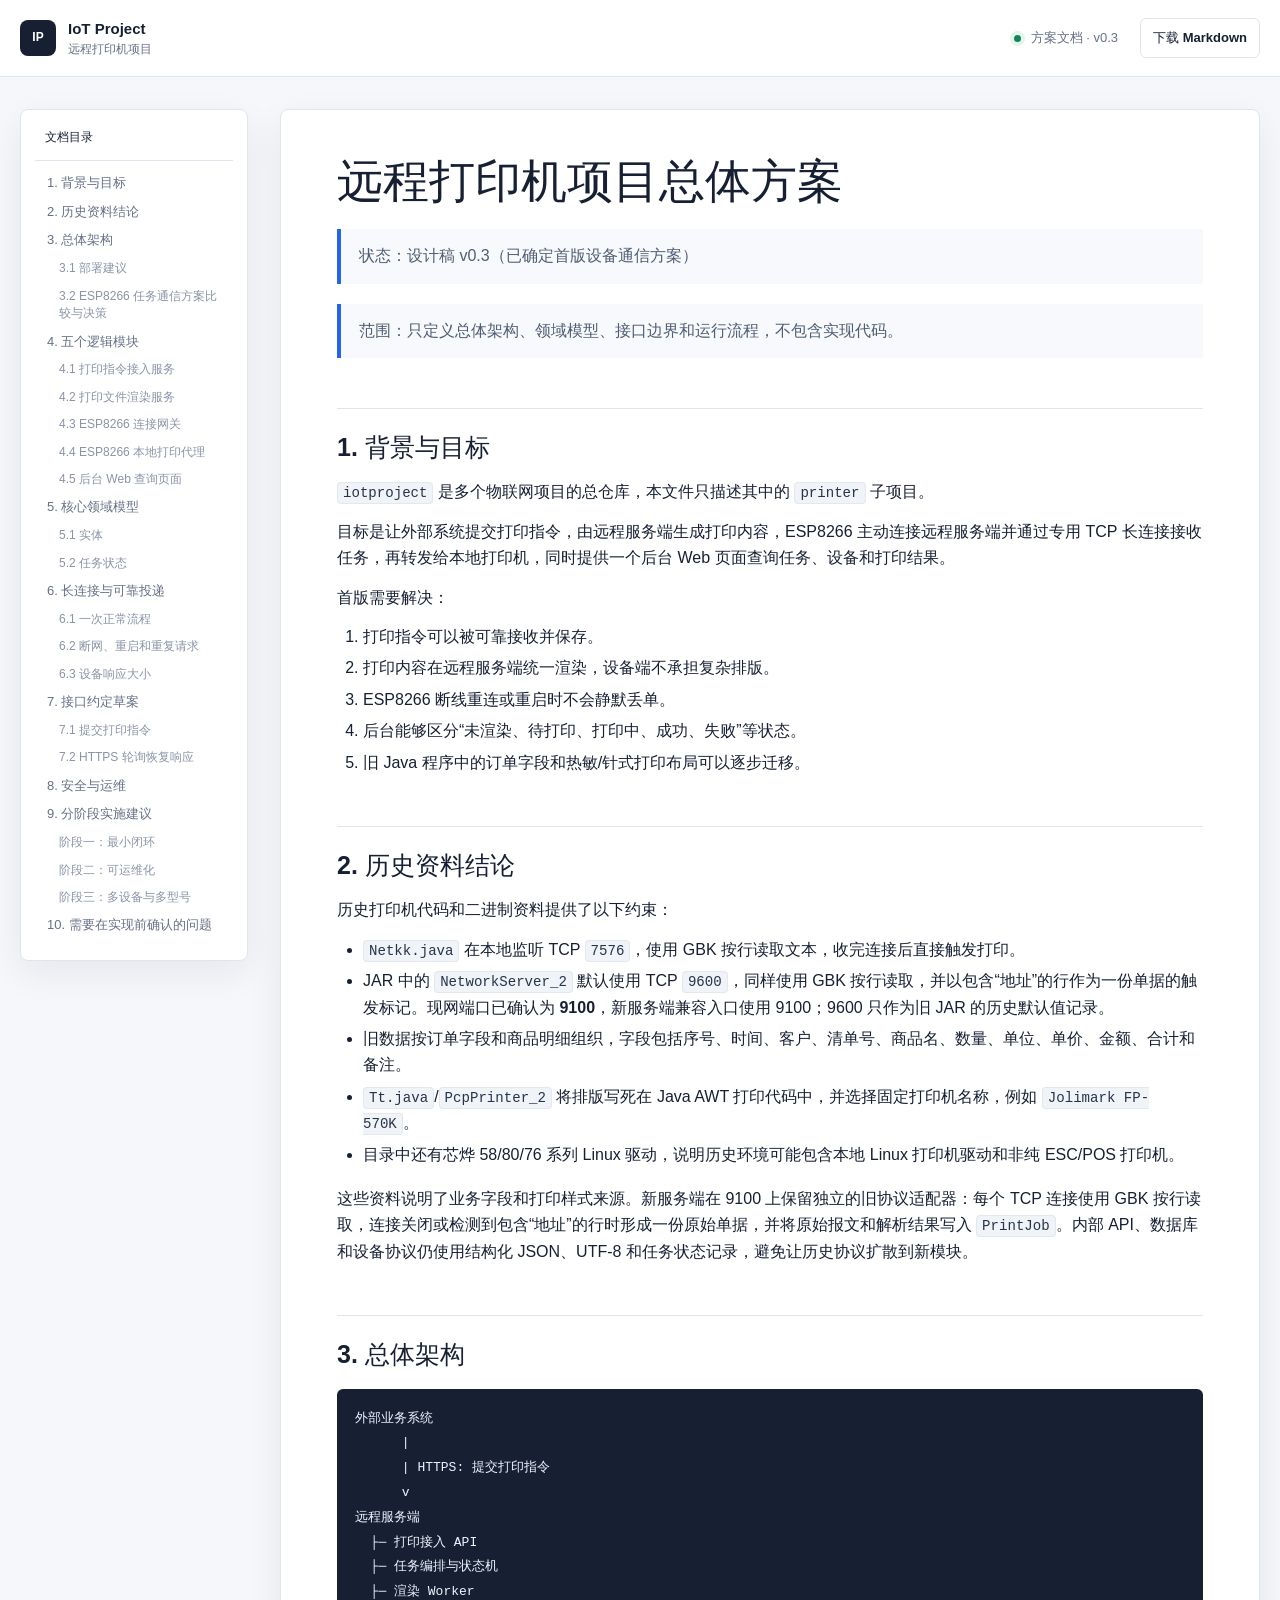
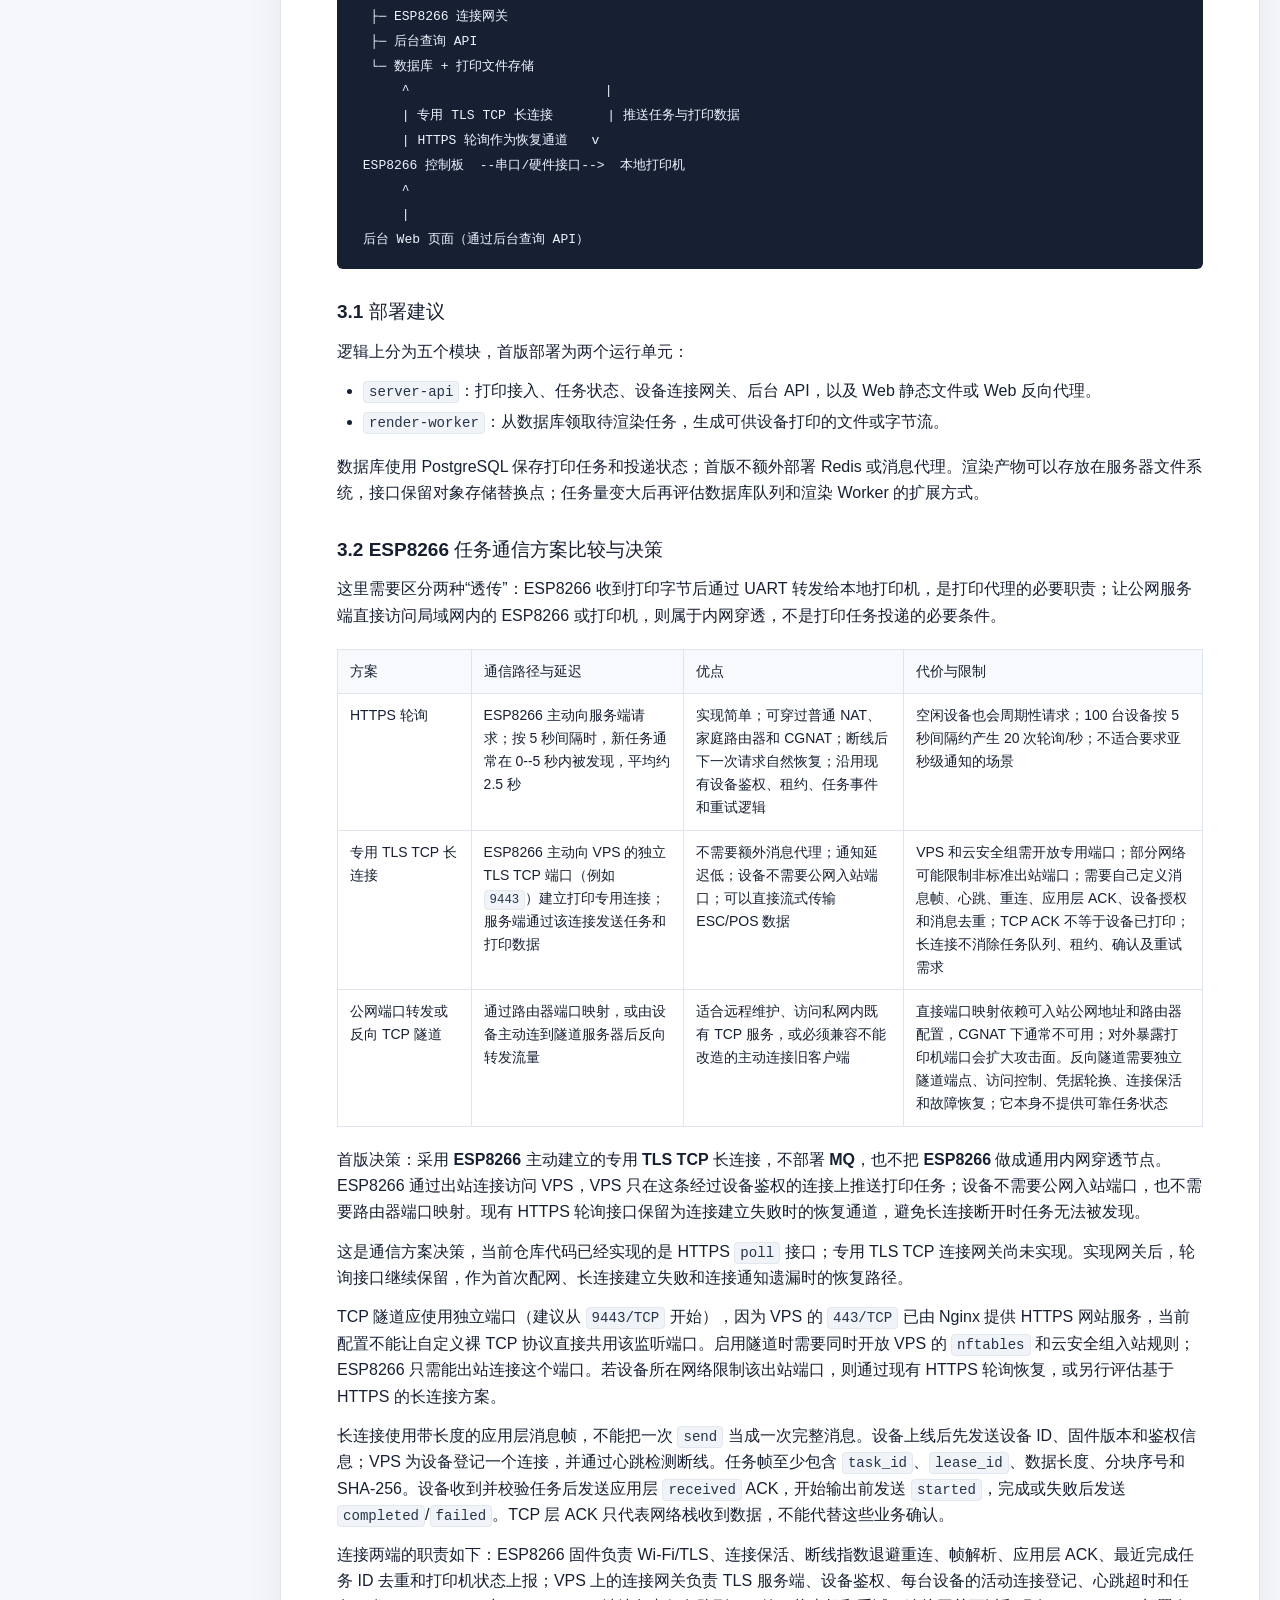
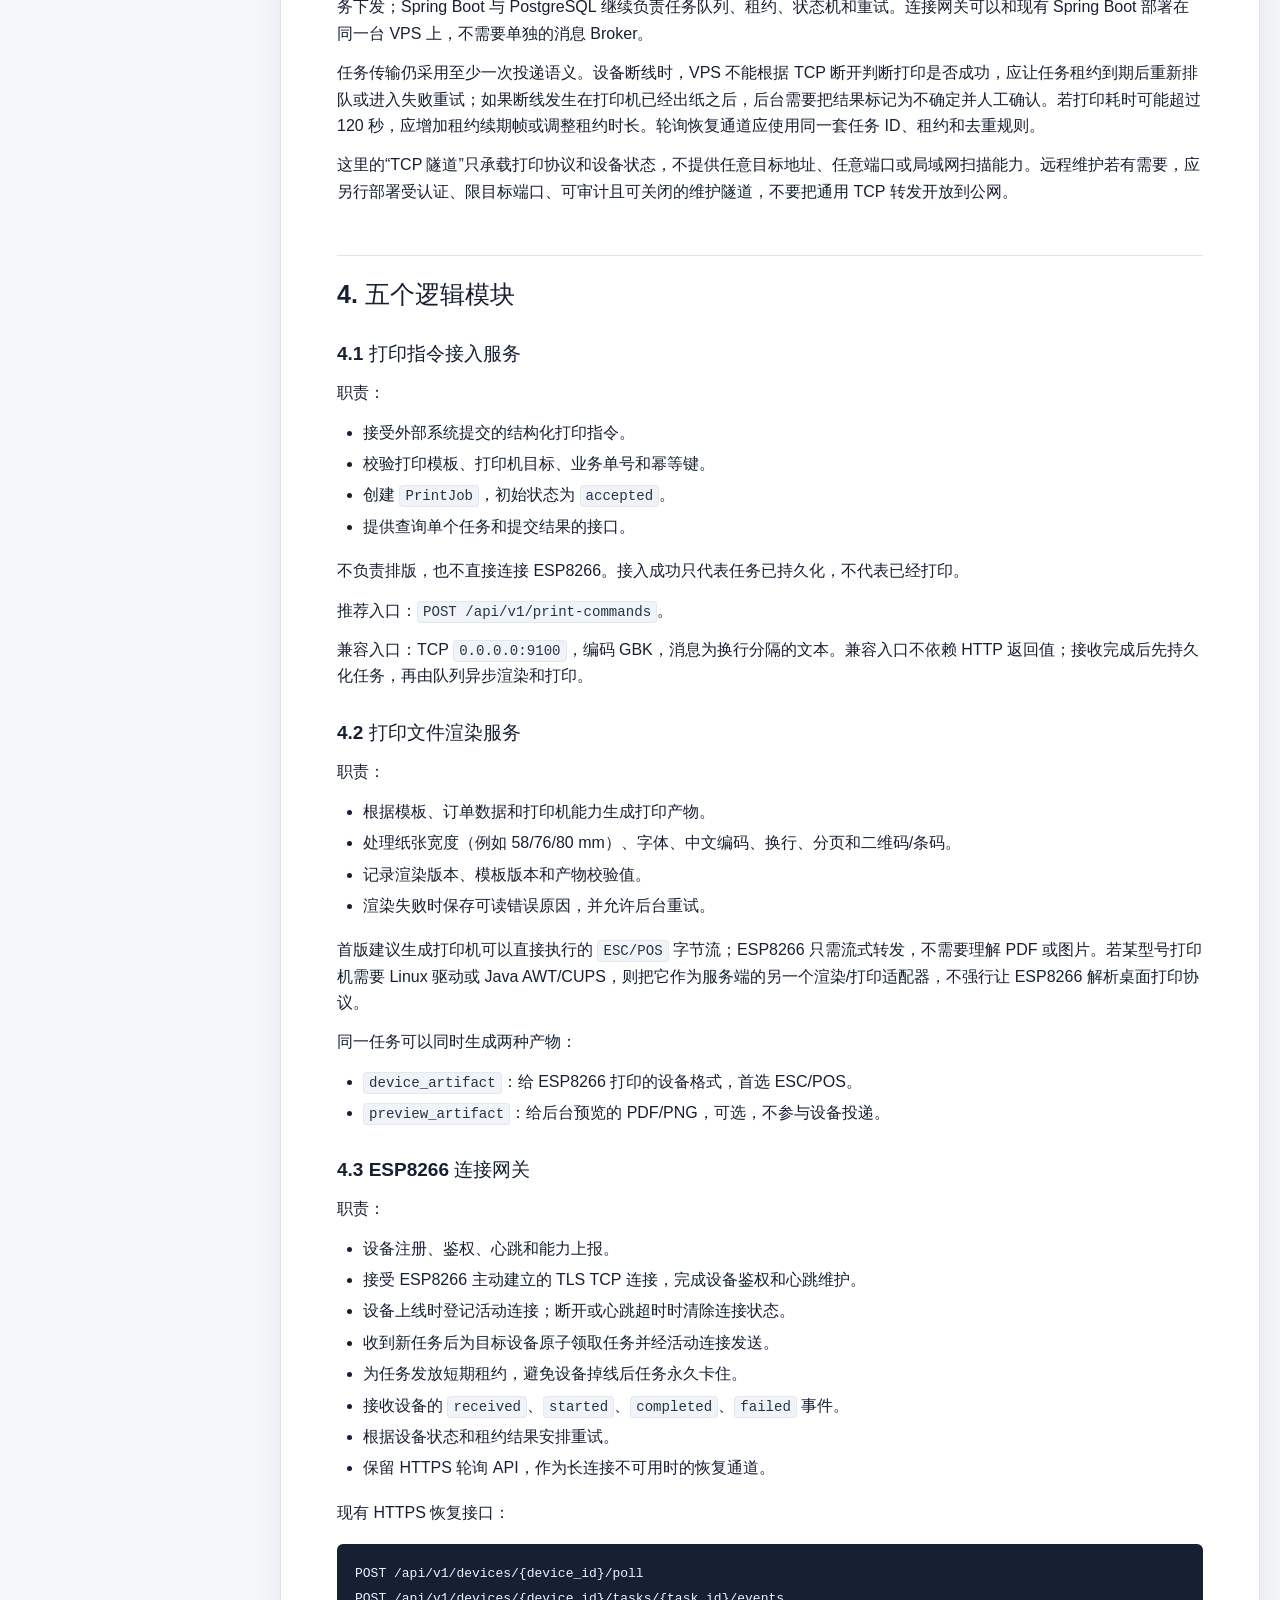
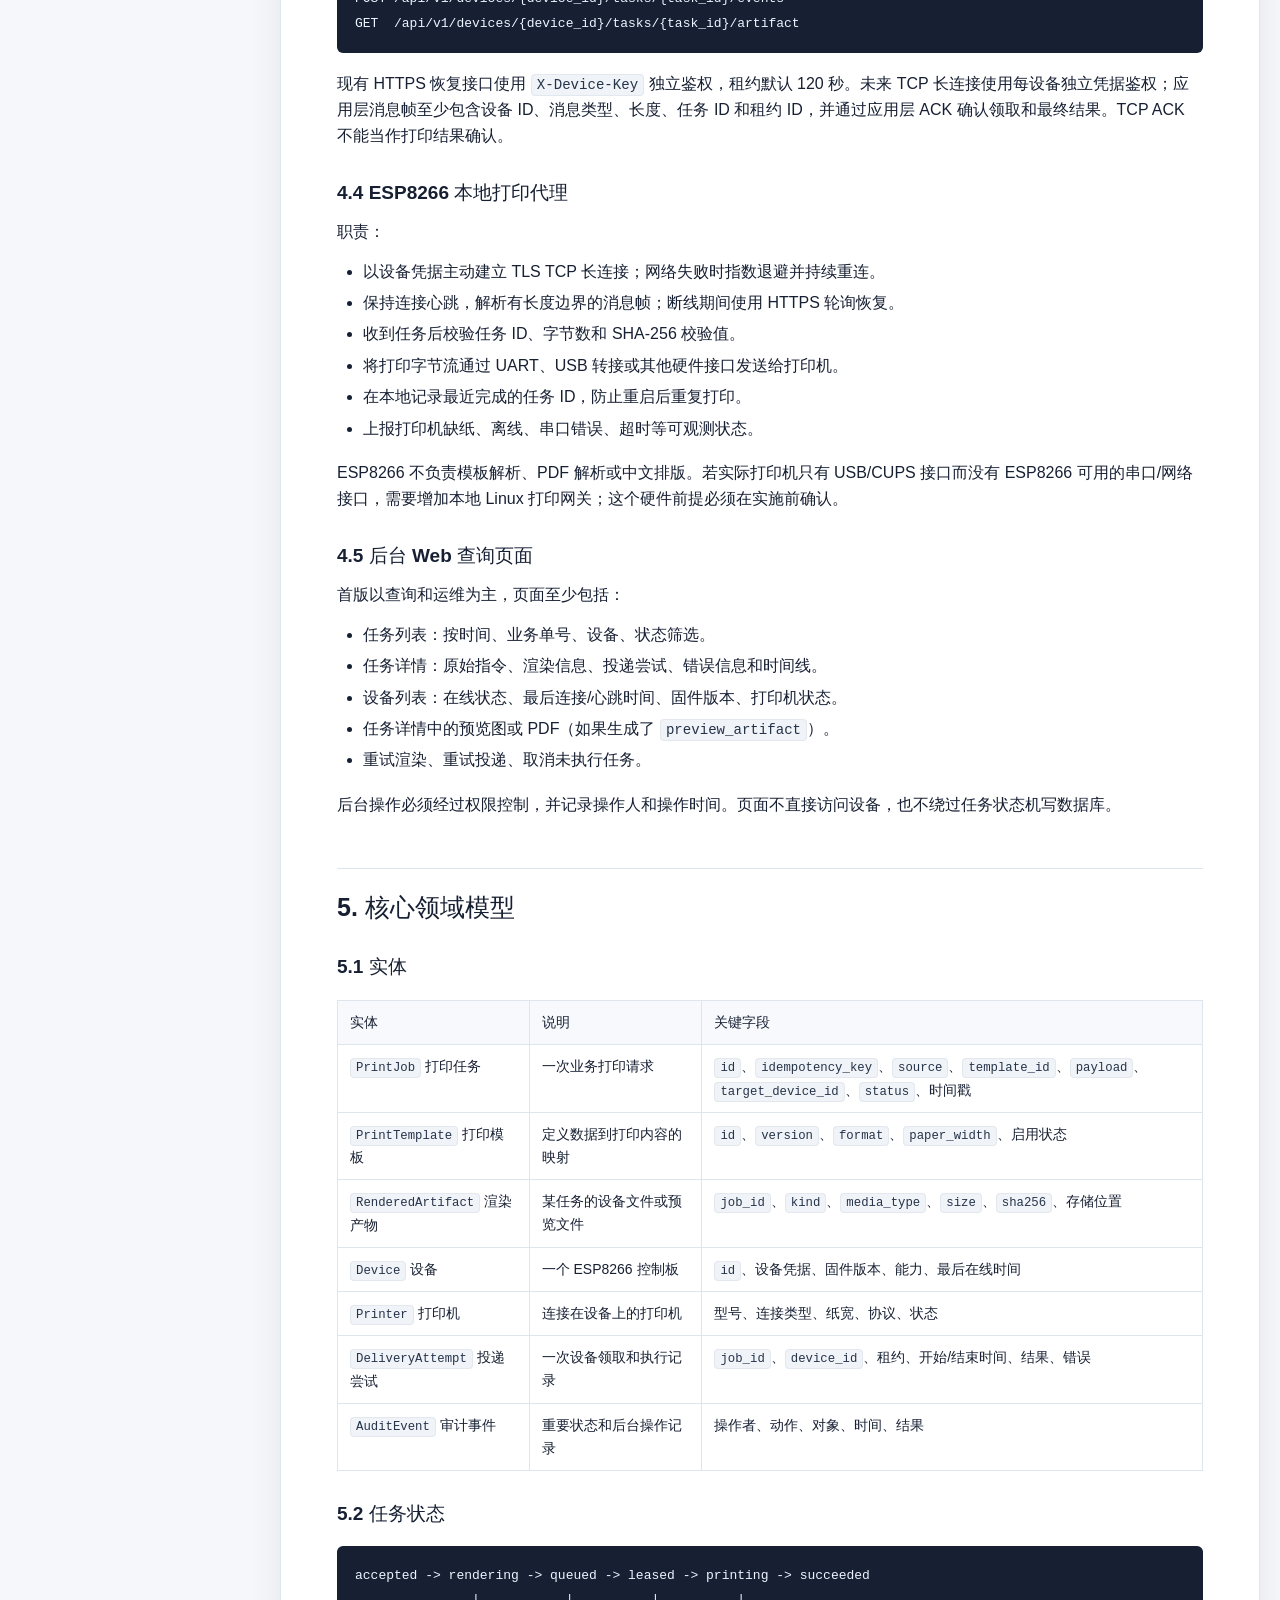
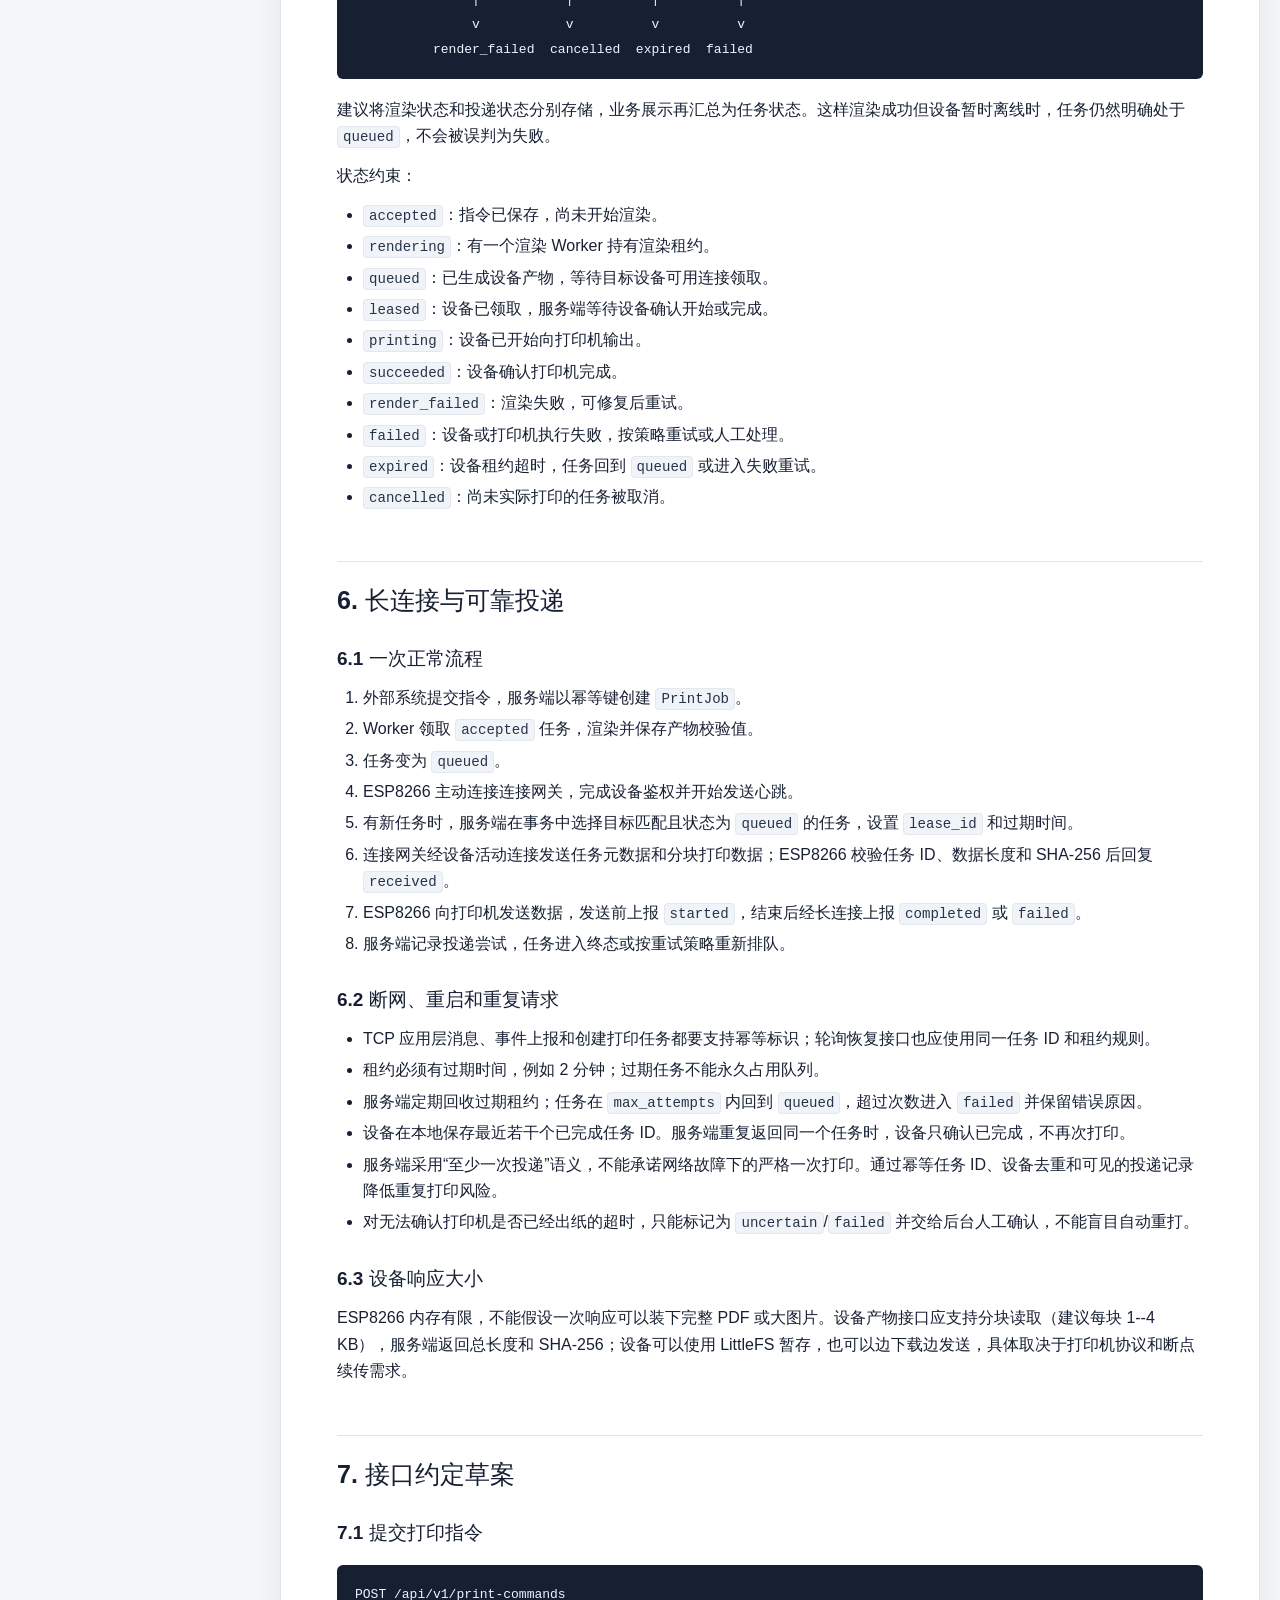
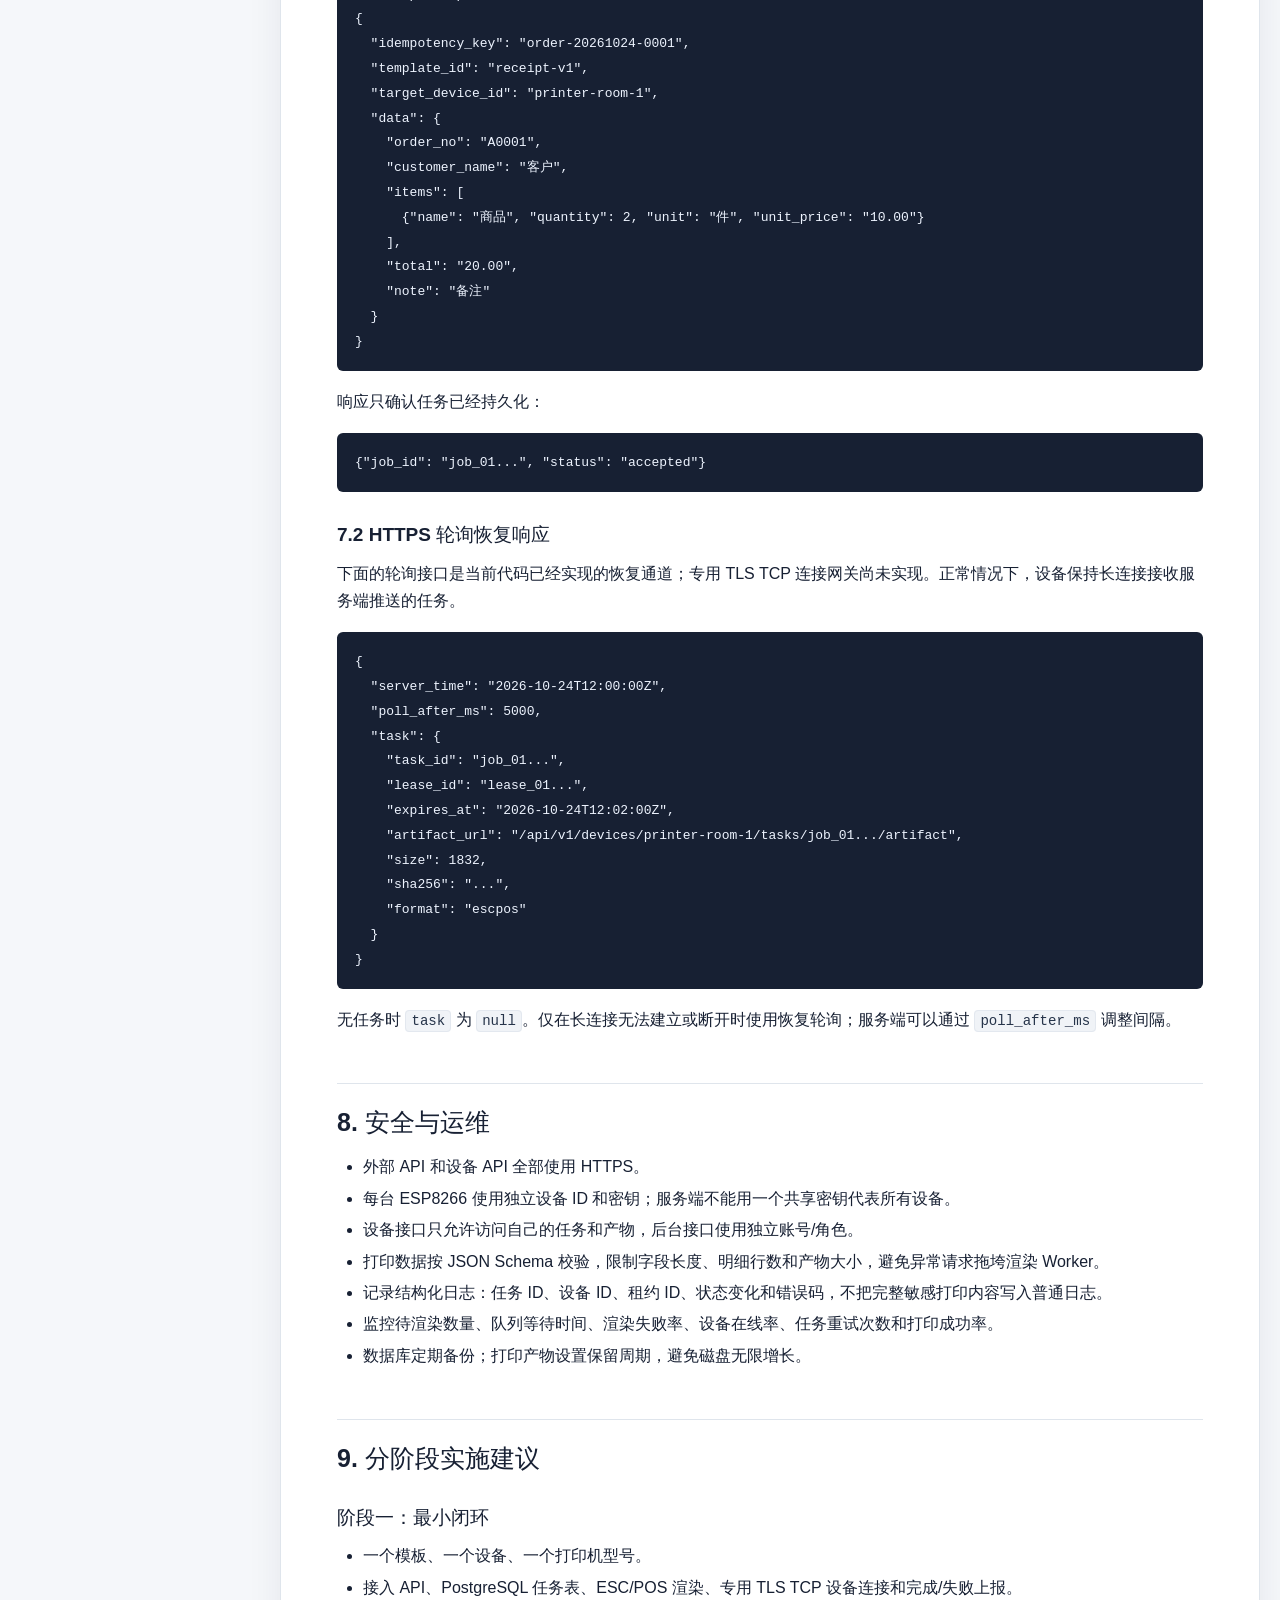
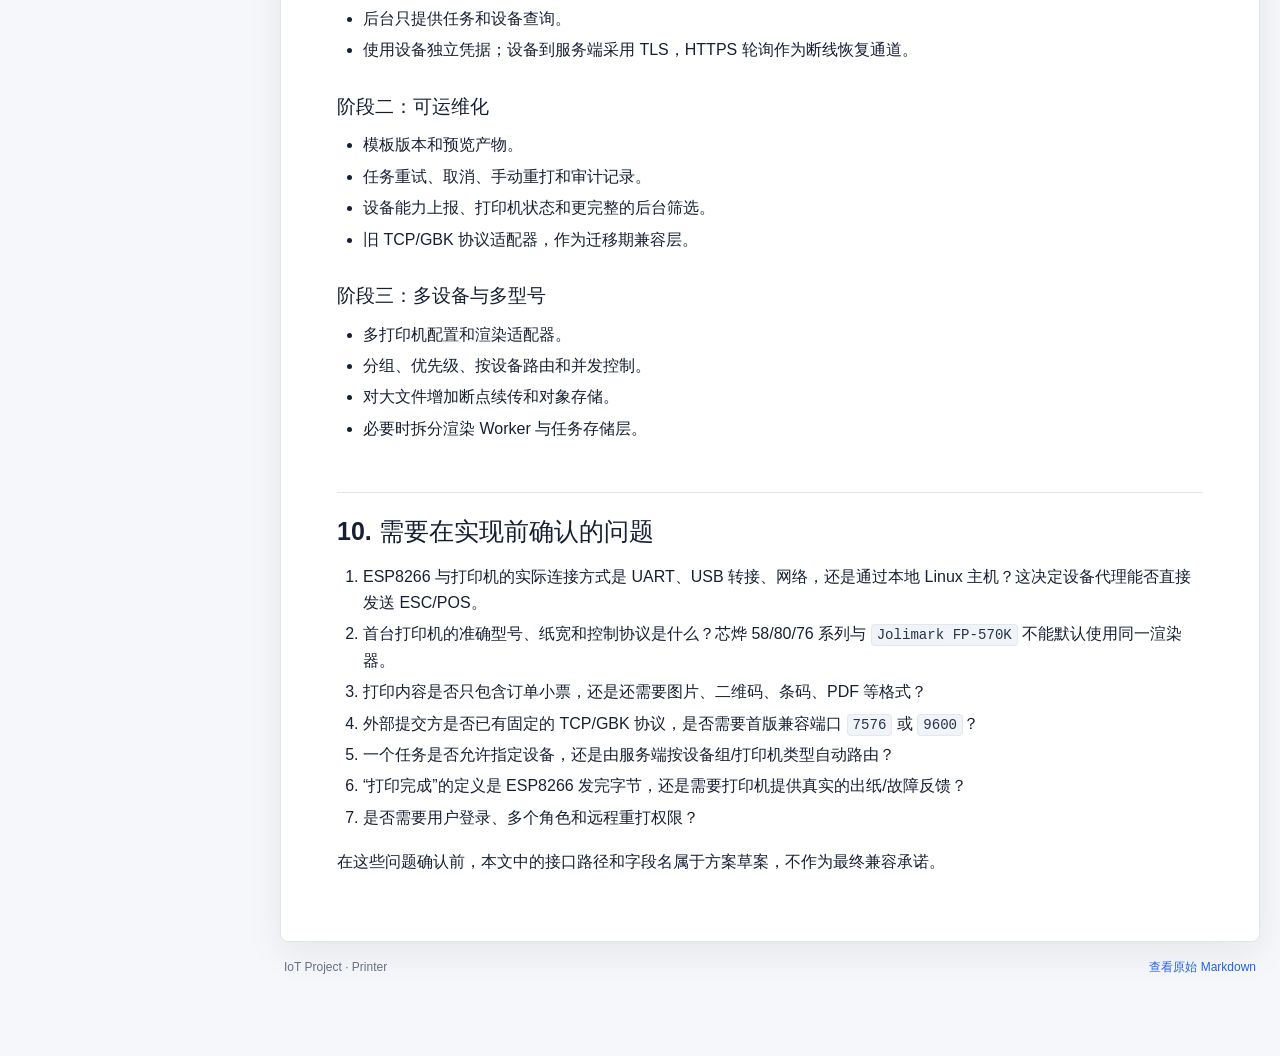
==== printer/site/index.html @ ff27fe7a "docs: choose dedicated TCP device tunnel" ====
<!doctype html>
<html lang="zh-CN">
<head>
  <meta charset="utf-8">
  <meta name="viewport" content="width=device-width, initial-scale=1">
  <meta name="description" content="ESP8266 远程打印机项目总体架构、任务流程和接口设计。">
  <title>远程打印机项目方案 | IoT Project</title>
  <link rel="stylesheet" href="styles.css?v=printer-v3">
</head>
<body>
  <a class="skip-link" href="#main-content">跳到正文</a>
  <header class="site-header">
    <div class="header-inner">
      <a class="brand" href="../" aria-label="IoT Project 首页">
        <span class="brand-mark" aria-hidden="true">IP</span>
        <span>
          <strong>IoT Project</strong>
          <small>远程打印机项目</small>
        </span>
      </a>
      <div class="header-actions">
        <span class="status-dot" aria-hidden="true"></span>
        <span class="status-label">方案文档 · v0.3</span>
        <a class="download-link" href="方案.md" download>下载 Markdown</a>
      </div>
    </div>
  </header>

  <div class="page-shell">
    <aside class="toc-panel" aria-label="文档目录">
      <div class="toc-heading">文档目录</div>
      <nav id="toc"></nav>
    </aside>

    <main id="main-content" class="document" tabindex="-1">
      <div class="mobile-toolbar">
        <button id="toc-toggle" type="button" aria-expanded="false" aria-controls="toc-panel-mobile">显示目录</button>
        <a href="方案.md" download>下载 Markdown</a>
      </div>
      <div id="toc-panel-mobile" class="mobile-toc" hidden>
        <nav id="toc-mobile" aria-label="移动端文档目录"></nav>
      </div>
      <article id="content" class="prose" aria-live="polite">
        <p class="loading">正在加载方案文档…</p>
      </article>
      <footer class="document-footer">
        <span>IoT Project · Printer</span>
        <a href="方案.md">查看原始 Markdown</a>
      </footer>
    </main>
  </div>

  <script>
    (() => {
      const content = document.querySelector('#content');
      const toc = document.querySelector('#toc');
      const tocMobile = document.querySelector('#toc-mobile');
      const toggle = document.querySelector('#toc-toggle');
      const mobilePanel = document.querySelector('#toc-panel-mobile');

      const escapeHtml = (value) => value.replace(/[&<>'"]/g, (char) => ({
        '&': '&amp;', '<': '&lt;', '>': '&gt;', "'": '&#39;', '"': '&quot;'
      }[char]));

      const inlineMarkdown = (value) => escapeHtml(value)
        .replace(/`([^`]+)`/g, '<code>$1</code>')
        .replace(/\*\*([^*]+)\*\*/g, '<strong>$1</strong>')
        .replace(/\*([^*]+)\*/g, '<em>$1</em>')
        .replace(/\[([^\]]+)\]\(([^)]+)\)/g, '<a href="$2">$1</a>');

      const renderFallback = (markdown) => {
        const lines = markdown.split(/\r?\n/);
        const html = [];
        let inCode = false;
        let code = [];
        let list = null;
        let table = [];
        const flushTable = () => {
          if (!table.length) return;
          const cells = (line) => line.replace(/^\||\|$/g, '').split('|').map((cell) => cell.trim());
          const header = cells(table[0]);
          const body = table.slice(2).map(cells);
          html.push('<table><thead><tr>' + header.map((cell) => '<th>' + inlineMarkdown(cell) + '</th>').join('') + '</tr></thead><tbody>');
          body.forEach((row) => { html.push('<tr>' + row.map((cell) => '<td>' + inlineMarkdown(cell) + '</td>').join('') + '</tr>'); });
          html.push('</tbody></table>');
          table = [];
        };
        const closeList = () => { if (list) { html.push('</' + list + '>'); list = null; } };
        lines.forEach((line) => {
          if (line.startsWith('```')) {
            flushTable();
            closeList();
            if (inCode) {
              html.push('<pre><code>' + escapeHtml(code.join('\n')) + '</code></pre>');
              code = [];
            }
            inCode = !inCode;
            return;
          }
          if (inCode) { code.push(line); return; }
          if (/^\|.*\|$/.test(line)) { table.push(line); return; }
          if (table.length) flushTable();
          const heading = line.match(/^(#{1,6})\s+(.+)$/);
          if (heading) {
            closeList();
            const level = heading[1].length;
            const text = heading[2].replace(/\s+$/, '');
            const id = text.toLowerCase().replace(/[^\u4e00-\u9fff\w]+/g, '-').replace(/^-|-$/g, '') || ('section-' + html.length);
            html.push(`<h${level} id="${id}">${inlineMarkdown(text)}</h${level}>`);
            return;
          }
          const item = line.match(/^[-*]\s+(.+)$/);
          if (item) {
            if (list !== 'ul') { closeList(); html.push('<ul>'); list = 'ul'; }
            html.push('<li>' + inlineMarkdown(item[1]) + '</li>');
            return;
          }
          const numbered = line.match(/^\d+\.\s+(.+)$/);
          if (numbered) {
            if (list !== 'ol') { closeList(); html.push('<ol>'); list = 'ol'; }
            html.push('<li>' + inlineMarkdown(numbered[1]) + '</li>');
            return;
          }
          closeList();
          if (/^>\s?/.test(line)) html.push('<blockquote>' + inlineMarkdown(line.replace(/^>\s?/, '')) + '</blockquote>');
          else if (/^---+$/.test(line.trim())) html.push('<hr>');
          else if (line.trim()) html.push('<p>' + inlineMarkdown(line) + '</p>');
        });
        flushTable();
        closeList();
        if (inCode) html.push('<pre><code>' + escapeHtml(code.join('\n')) + '</code></pre>');
        return html.join('\n');
      };

      const buildToc = () => {
        const headings = [...content.querySelectorAll('h2, h3')];
        const items = headings.map((heading) => {
          const level = heading.tagName === 'H2' ? 2 : 3;
          return `<a class="toc-level-${level}" href="#${heading.id}">${heading.textContent}</a>`;
        }).join('');
        toc.innerHTML = items;
        tocMobile.innerHTML = items;
      };

      const closeMobileToc = () => {
        mobilePanel.hidden = true;
        toggle.setAttribute('aria-expanded', 'false');
        toggle.textContent = '显示目录';
      };

      toggle.addEventListener('click', () => {
        const open = mobilePanel.hidden;
        mobilePanel.hidden = !open;
        toggle.setAttribute('aria-expanded', String(open));
        toggle.textContent = open ? '隐藏目录' : '显示目录';
      });

      fetch('方案.md')
        .then((response) => response.text())
        .then((markdown) => {
          if (markdown && content.querySelector('.loading')) {
            content.innerHTML = renderFallback(markdown);
            buildToc();
          }
        })
        .catch(() => {
          content.innerHTML = '<p class="error">文档暂时无法加载，请稍后刷新，或直接下载 Markdown 文件。</p>';
        });
    })();
  </script>
</body>
</html>
---- printer/site/styles.css ----
:root {
  color-scheme: light;
  --ink: #172033;
  --muted: #667085;
  --subtle: #8a94a6;
  --line: #dfe5ec;
  --surface: #ffffff;
  --canvas: #f5f7fa;
  --accent: #2563eb;
  --accent-soft: #eaf1ff;
  --good: #16845b;
  --code: #f0f3f7;
  --shadow: 0 12px 36px rgba(23, 32, 51, 0.07);
  font-family: Inter, ui-sans-serif, -apple-system, BlinkMacSystemFont, "Segoe UI", "PingFang SC", "Hiragino Sans GB", "Microsoft YaHei", sans-serif;
  font-synthesis: none;
}

* { box-sizing: border-box; }
html { scroll-behavior: smooth; }
body { margin: 0; background: var(--canvas); color: var(--ink); font-size: 16px; line-height: 1.65; }
a { color: var(--accent); text-decoration: none; }
a:hover { text-decoration: underline; }
button, a { -webkit-tap-highlight-color: transparent; }
:focus-visible { outline: 3px solid rgba(37, 99, 235, 0.35); outline-offset: 3px; }

.skip-link { position: fixed; left: 16px; top: 12px; z-index: 20; padding: 8px 12px; color: #fff; background: var(--ink); border-radius: 6px; transform: translateY(-150%); transition: transform 180ms ease; }
.skip-link:focus { transform: translateY(0); }
.site-header { background: var(--surface); border-bottom: 1px solid var(--line); }
.header-inner { width: min(1280px, calc(100% - 40px)); min-height: 76px; margin: 0 auto; display: flex; align-items: center; justify-content: space-between; gap: 24px; }
.brand { display: inline-flex; align-items: center; gap: 12px; color: var(--ink); }
.brand:hover { text-decoration: none; }
.brand-mark { display: grid; place-items: center; width: 36px; height: 36px; color: #fff; background: var(--ink); border-radius: 8px; font-size: 12px; font-weight: 800; letter-spacing: 0; }
.brand strong, .brand small { display: block; line-height: 1.2; }
.brand strong { font-size: 15px; }
.brand small { margin-top: 4px; color: var(--muted); font-size: 12px; }
.header-actions { display: flex; align-items: center; gap: 10px; color: var(--muted); font-size: 13px; }
.status-dot { width: 7px; height: 7px; border-radius: 50%; background: var(--good); box-shadow: 0 0 0 4px #e3f5ed; }
.dashboard-link { margin-left: 4px; padding: 8px 12px; color: var(--accent); border: 1px solid #b9c7da; border-radius: 6px; font-weight: 700; }
.dashboard-link:hover { background: var(--accent-soft); text-decoration: none; }
.download-link { margin-left: 12px; padding: 8px 12px; border: 1px solid var(--line); border-radius: 6px; color: var(--ink); font-weight: 600; }
.download-link:hover { border-color: #b9c7da; background: #fafcff; text-decoration: none; }

.page-shell { width: min(1280px, calc(100% - 40px)); margin: 32px auto 80px; display: grid; grid-template-columns: 228px minmax(0, 1fr); gap: 32px; align-items: start; }
.toc-panel { position: sticky; top: 24px; max-height: calc(100vh - 48px); overflow: auto; padding: 18px 14px 20px; background: var(--surface); border: 1px solid var(--line); border-radius: 8px; box-shadow: var(--shadow); }
.toc-heading { padding: 0 10px 12px; color: var(--ink); border-bottom: 1px solid var(--line); font-size: 12px; font-weight: 800; letter-spacing: 0; text-transform: uppercase; }
#toc { padding-top: 8px; }
#toc a { display: block; padding: 5px 10px; color: var(--muted); font-size: 13px; line-height: 1.45; border-left: 2px solid transparent; }
#toc a:hover { color: var(--accent); border-left-color: var(--accent); text-decoration: none; }
#toc .toc-level-3 { padding-left: 22px; color: var(--subtle); font-size: 12px; }
.document { min-width: 0; }
.prose { padding: 44px 56px 52px; background: var(--surface); border: 1px solid var(--line); border-radius: 8px; box-shadow: var(--shadow); }
.prose > :first-child { margin-top: 0; }
.prose h1 { margin: 0 0 20px; color: var(--ink); font-size: clamp(30px, 4vw, 46px); line-height: 1.2; letter-spacing: 0; }
.prose h2 { scroll-margin-top: 24px; margin: 50px 0 16px; padding-top: 22px; border-top: 1px solid var(--line); color: var(--ink); font-size: 25px; line-height: 1.3; letter-spacing: 0; }
.prose h3 { scroll-margin-top: 24px; margin: 30px 0 10px; color: var(--ink); font-size: 19px; line-height: 1.4; letter-spacing: 0; }
.prose h4 { margin: 22px 0 8px; font-size: 16px; }
.prose p { margin: 13px 0; }
.prose blockquote { margin: 20px 0; padding: 14px 18px; color: #4f5e73; background: #f7f9fc; border-left: 4px solid var(--accent); }
.prose ul, .prose ol { margin: 12px 0 18px; padding-left: 26px; }
.prose li { margin: 5px 0; }
.prose code { padding: 2px 5px; color: #26344a; background: var(--code); border: 1px solid #e3e8ef; border-radius: 4px; font-family: ui-monospace, SFMono-Regular, Menlo, Consolas, monospace; font-size: 0.88em; }
.prose pre { max-width: 100%; margin: 18px 0; padding: 17px 18px; overflow: auto; color: #eef4ff; background: #172033; border-radius: 6px; line-height: 1.55; }
.prose pre code { padding: 0; color: inherit; background: transparent; border: 0; font-size: 13px; }
.prose table { display: block; width: 100%; margin: 20px 0; overflow-x: auto; border-collapse: collapse; border: 1px solid var(--line); font-size: 14px; }
.prose th, .prose td { min-width: 120px; padding: 10px 12px; text-align: left; vertical-align: top; border-right: 1px solid var(--line); border-bottom: 1px solid var(--line); }
.prose th { color: var(--ink); background: #f7f9fc; font-weight: 700; white-space: nowrap; }
.prose tr:last-child td { border-bottom: 0; }
.prose tr > :last-child { border-right: 0; }
.prose hr { margin: 28px 0; border: 0; border-top: 1px solid var(--line); }
.prose img { max-width: 100%; height: auto; }
.loading, .error { color: var(--muted); }
.error { padding: 18px; background: #fff5f5; border: 1px solid #ffd7d7; border-radius: 6px; }
.mobile-toolbar, .mobile-toc { display: none; }
.document-footer { display: flex; justify-content: space-between; gap: 16px; margin-top: 16px; padding: 0 4px; color: var(--muted); font-size: 12px; }

@media (max-width: 900px) {
  .page-shell { grid-template-columns: 1fr; }
  .toc-panel { display: none; }
  .mobile-toolbar { display: flex; align-items: center; justify-content: space-between; gap: 12px; margin-bottom: 12px; }
  .mobile-toolbar button { min-height: 40px; padding: 8px 12px; color: var(--ink); background: var(--surface); border: 1px solid var(--line); border-radius: 6px; font: inherit; font-size: 13px; font-weight: 700; cursor: pointer; }
  .mobile-toolbar a { padding: 8px 0; font-size: 13px; }
  .mobile-toc { display: block; margin-bottom: 12px; padding: 14px; background: var(--surface); border: 1px solid var(--line); border-radius: 8px; }
  #toc-mobile a { display: block; padding: 5px 6px; font-size: 13px; }
  #toc-mobile .toc-level-3 { padding-left: 18px; color: var(--muted); font-size: 12px; }
}

@media (max-width: 640px) {
  .header-inner, .page-shell { width: min(100% - 24px, 1280px); }
  .header-inner { min-height: 66px; }
  .header-actions .status-label, .header-actions .status-dot { display: none; }
  .dashboard-link, .download-link { margin-left: 0; padding: 7px 9px; font-size: 12px; }
  .page-shell { margin-top: 16px; margin-bottom: 40px; }
  .prose { padding: 28px 20px 34px; }
  .prose h1 { font-size: 30px; }
  .prose h2 { margin-top: 38px; font-size: 22px; }
  .prose h3 { font-size: 18px; }
  .document-footer { display: block; }
  .document-footer a { display: block; margin-top: 6px; }
}

@media (prefers-reduced-motion: reduce) {
  html { scroll-behavior: auto; }
  *, *::before, *::after { transition-duration: 0.01ms !important; animation-duration: 0.01ms !important; }
}
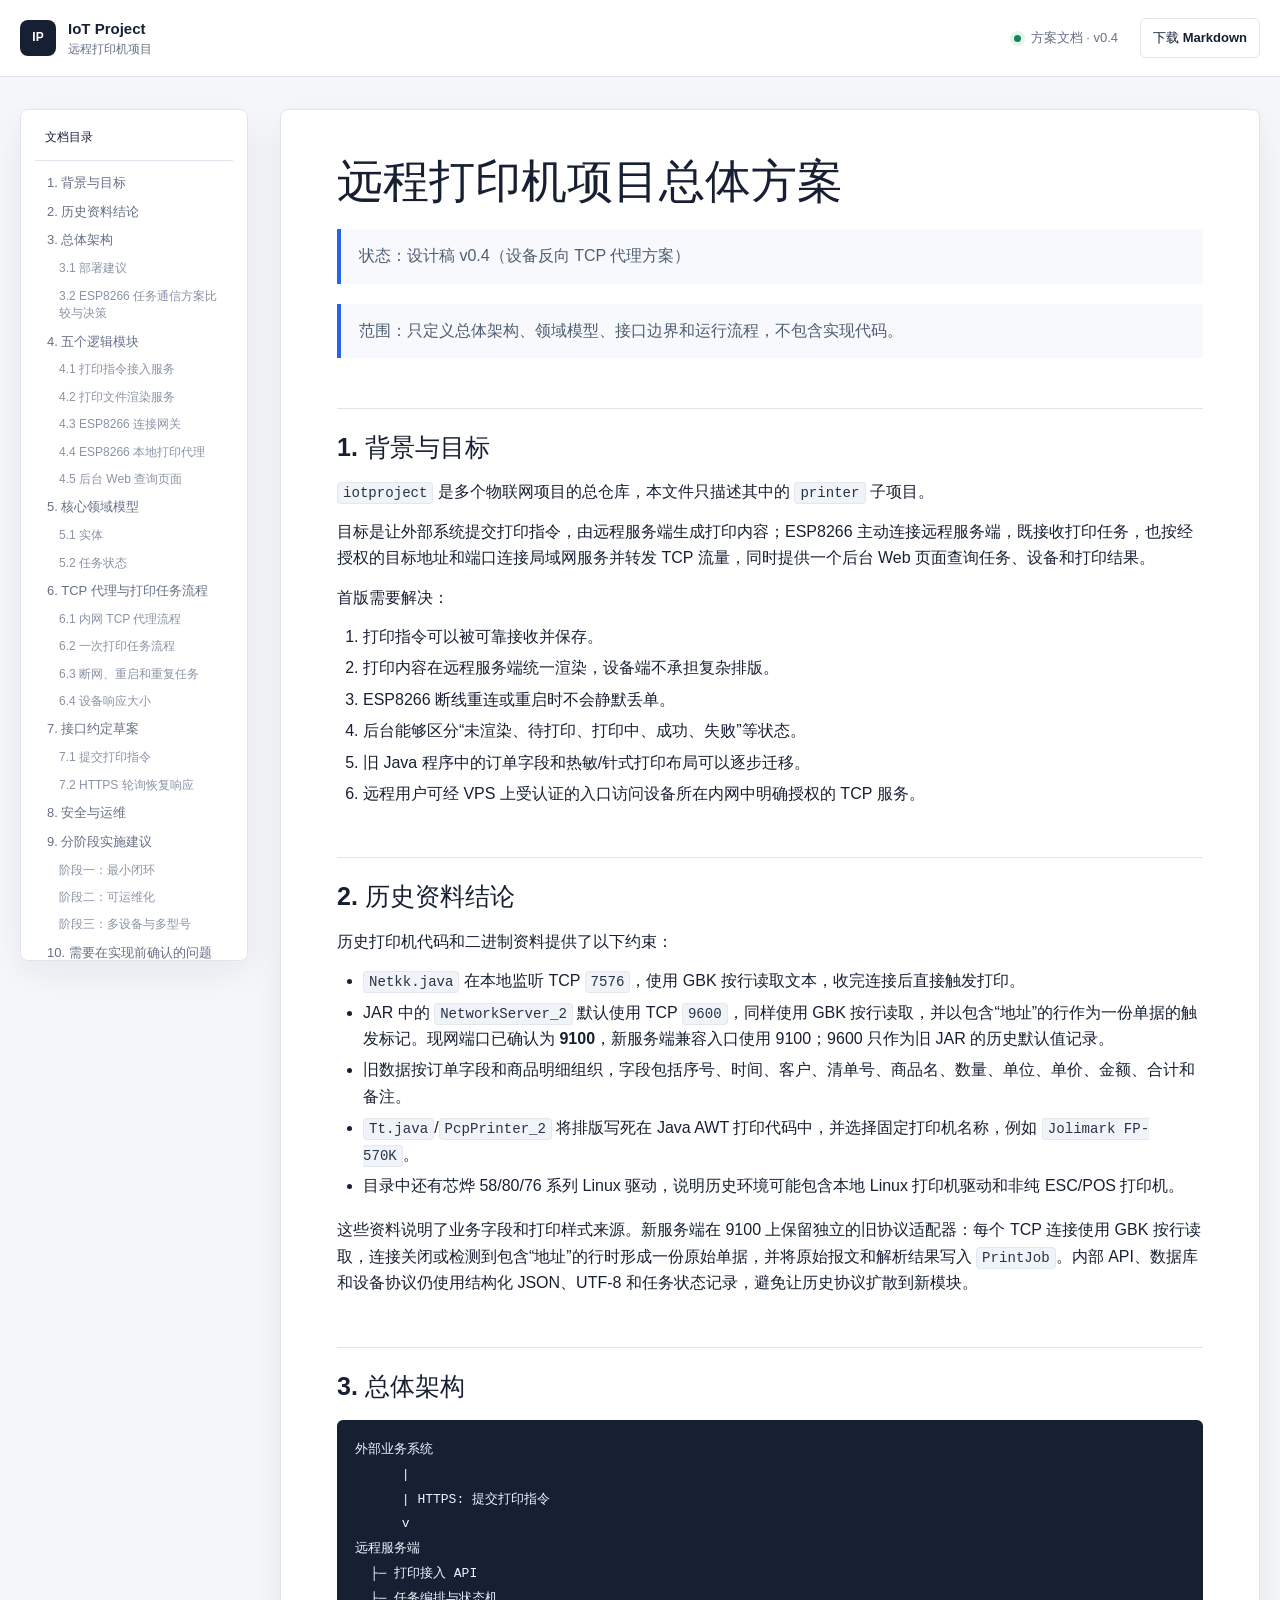
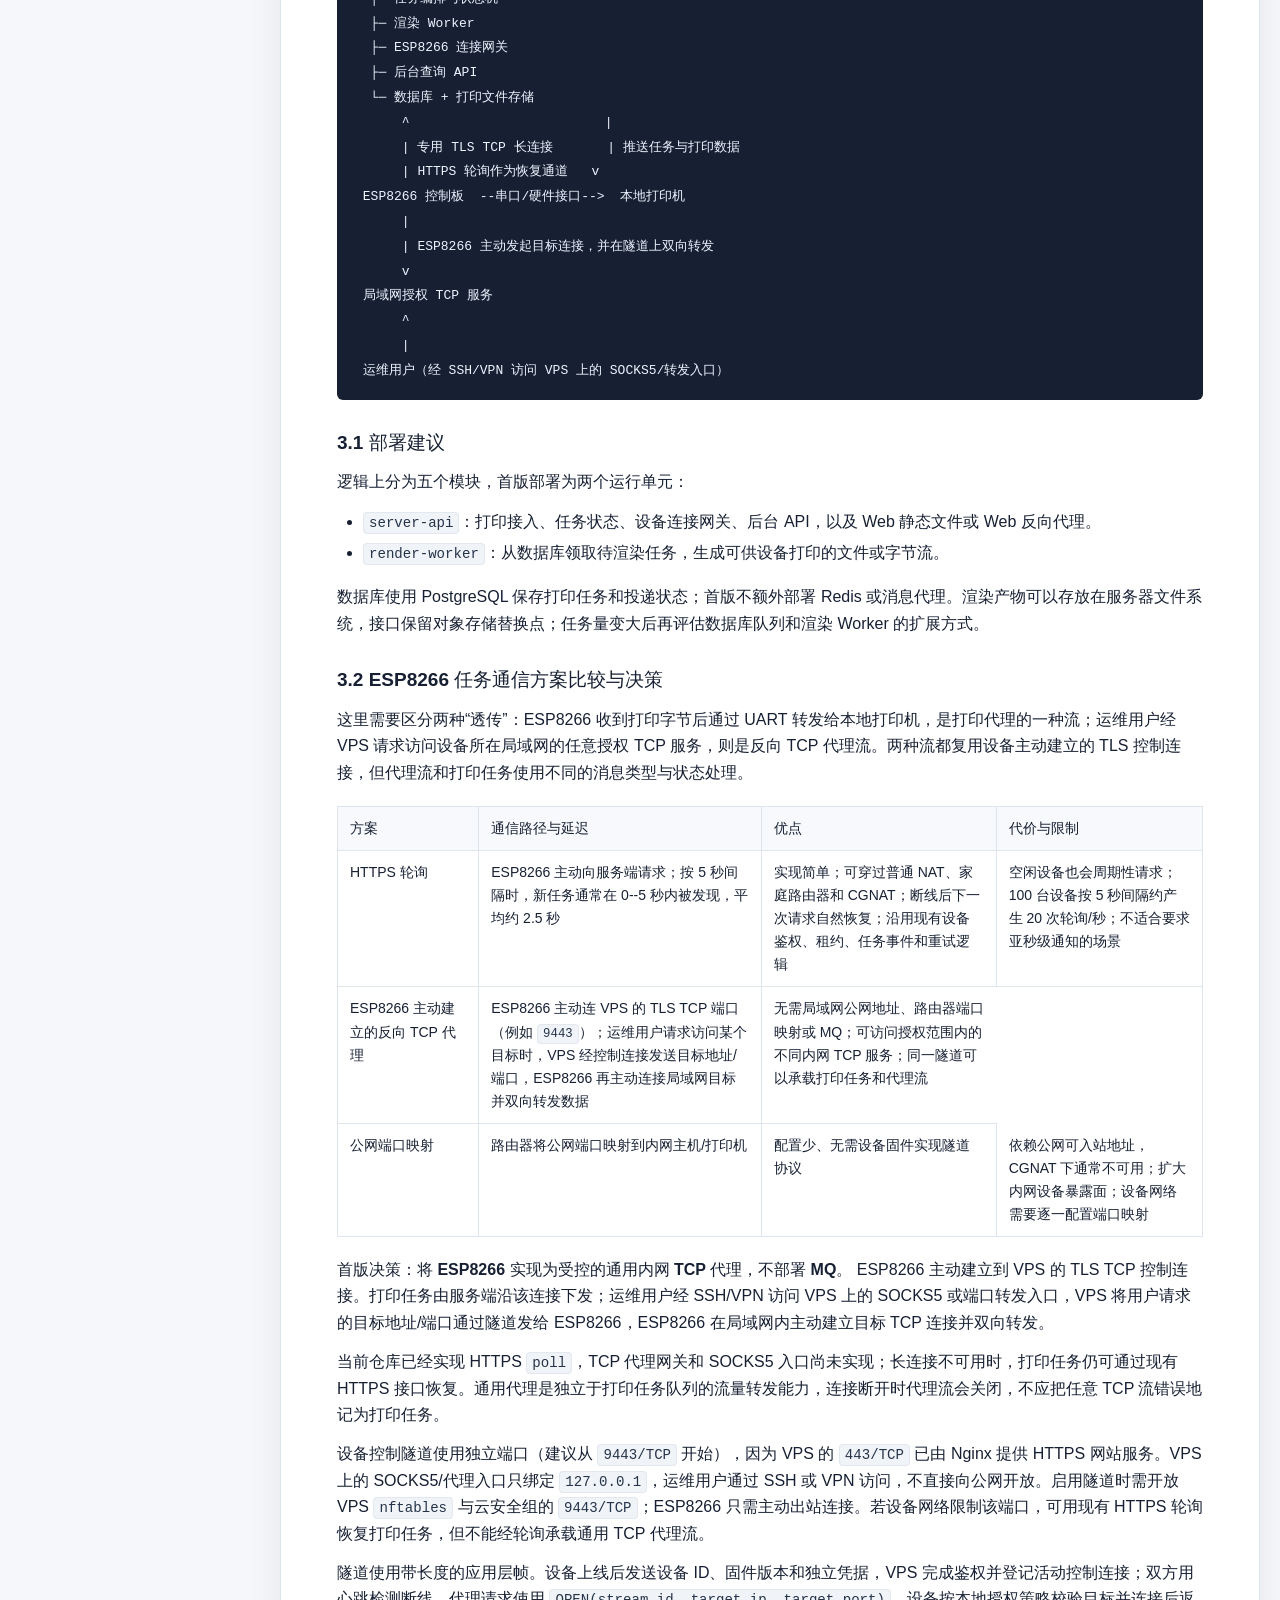
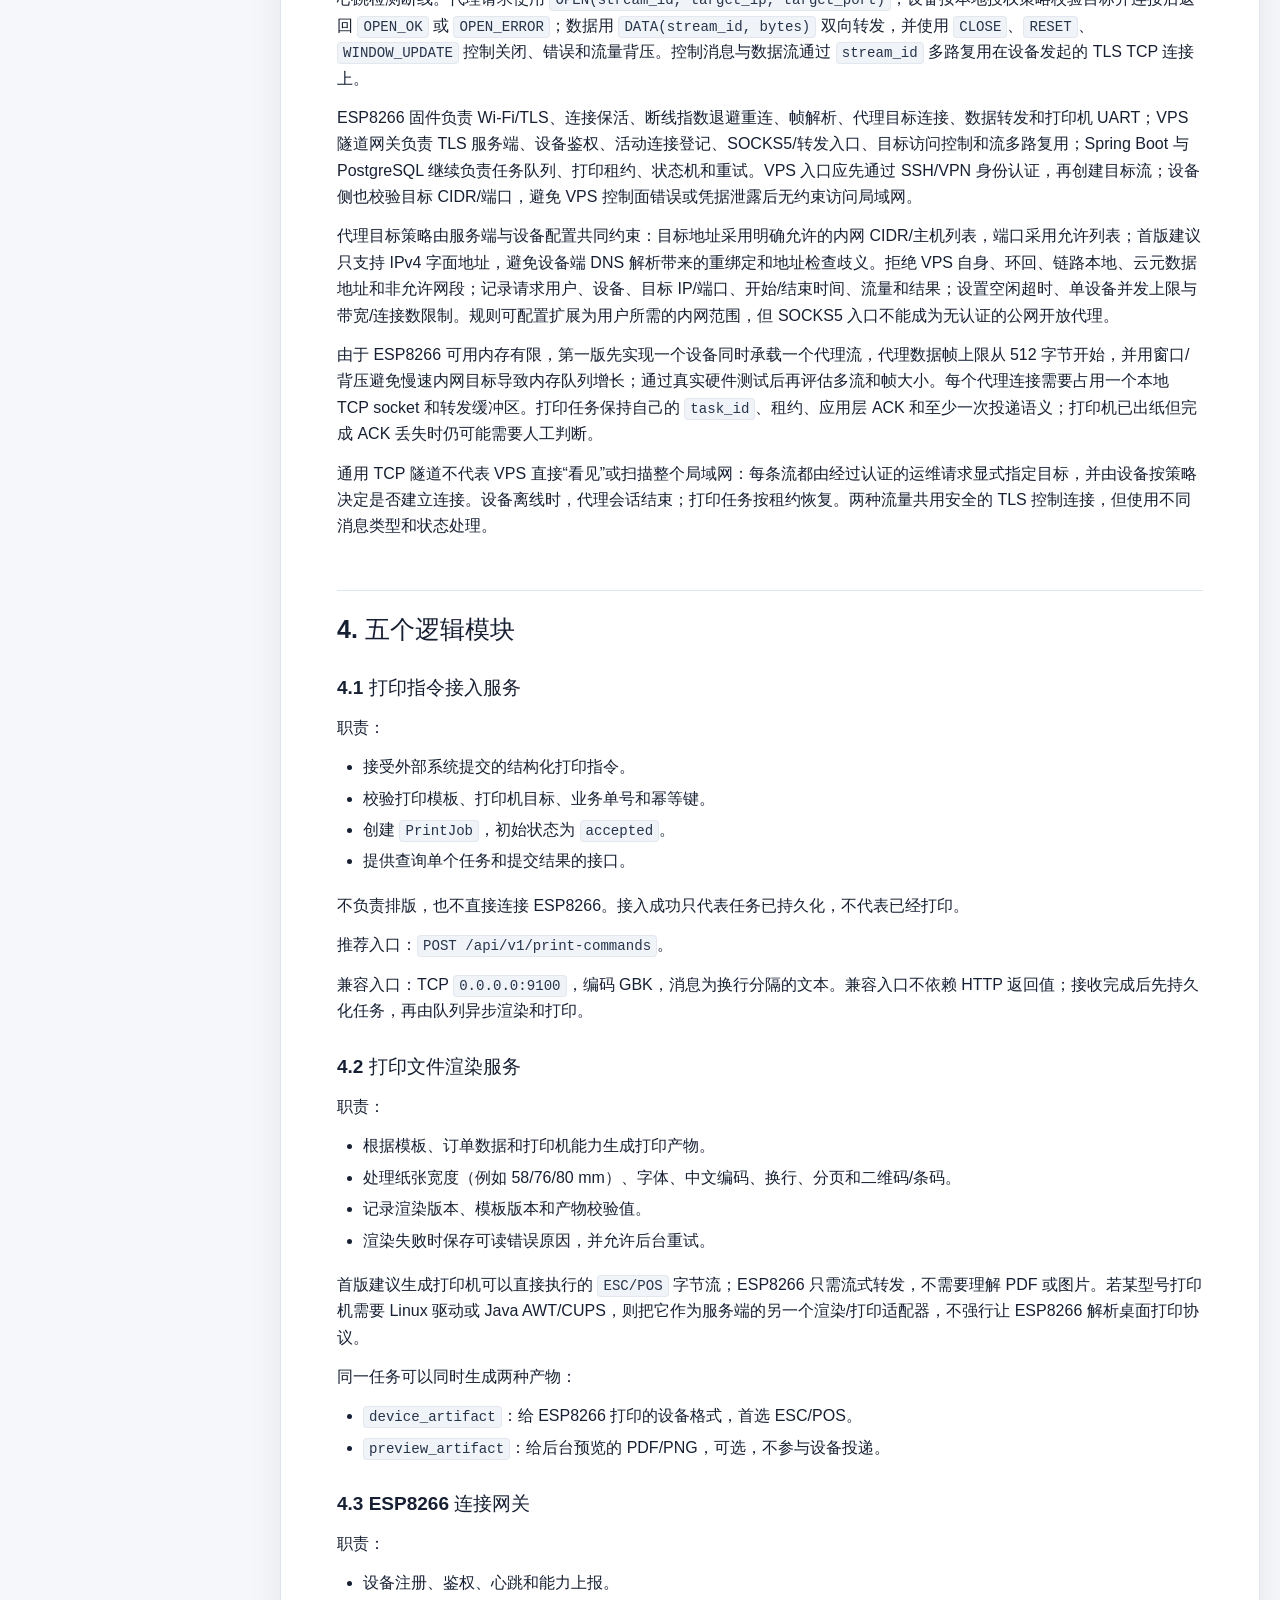
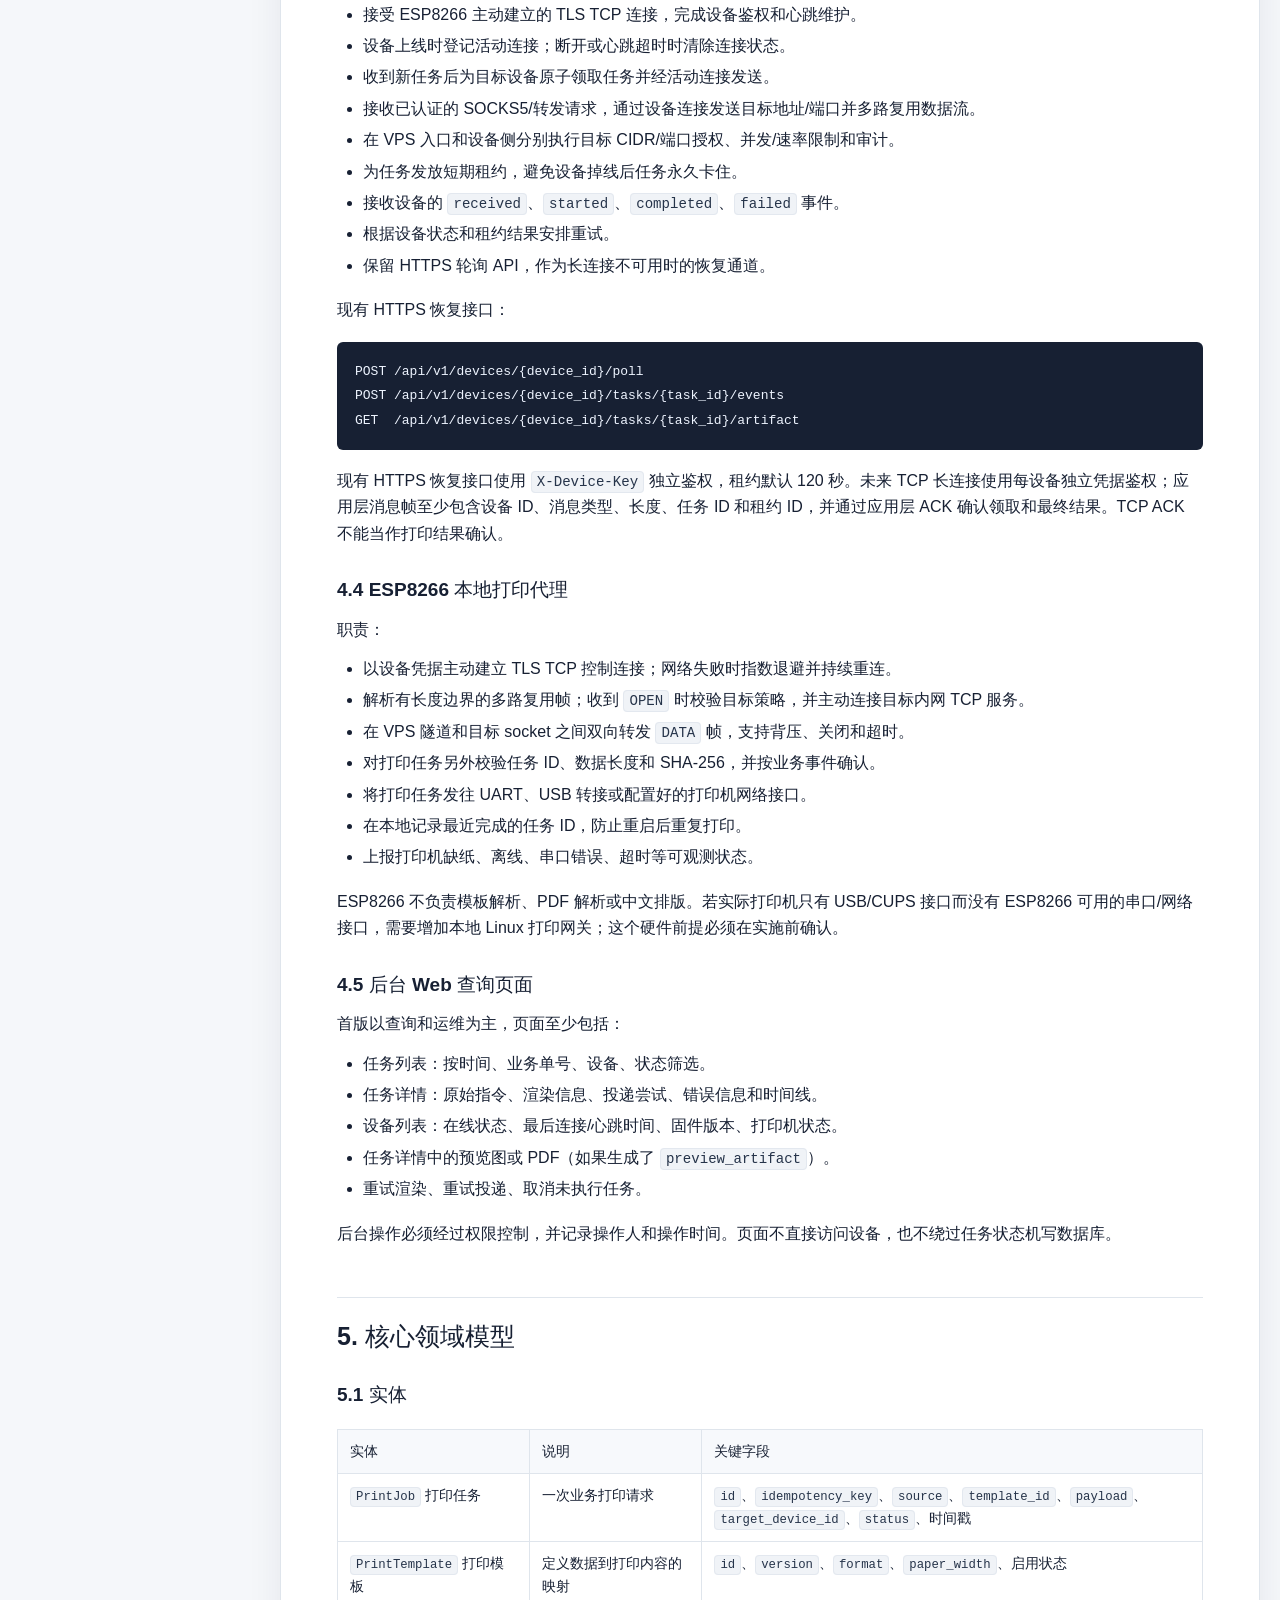
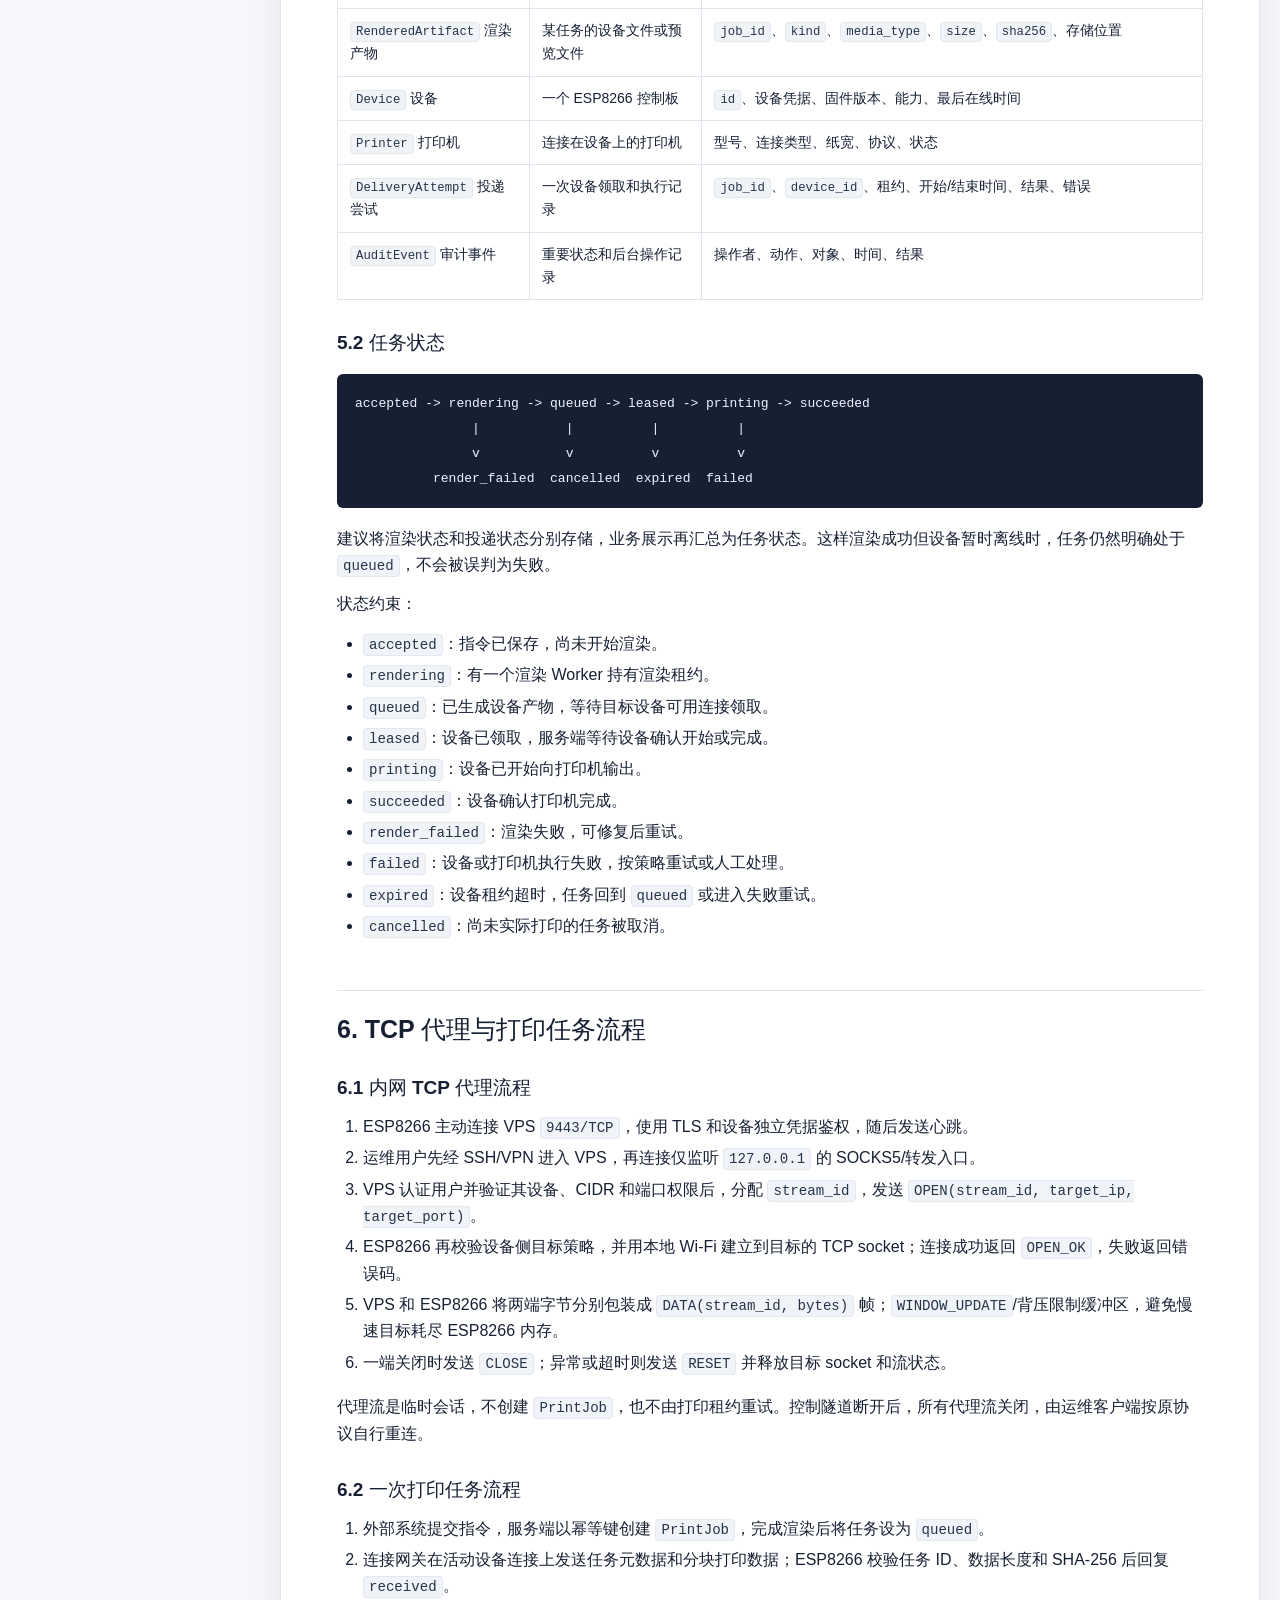
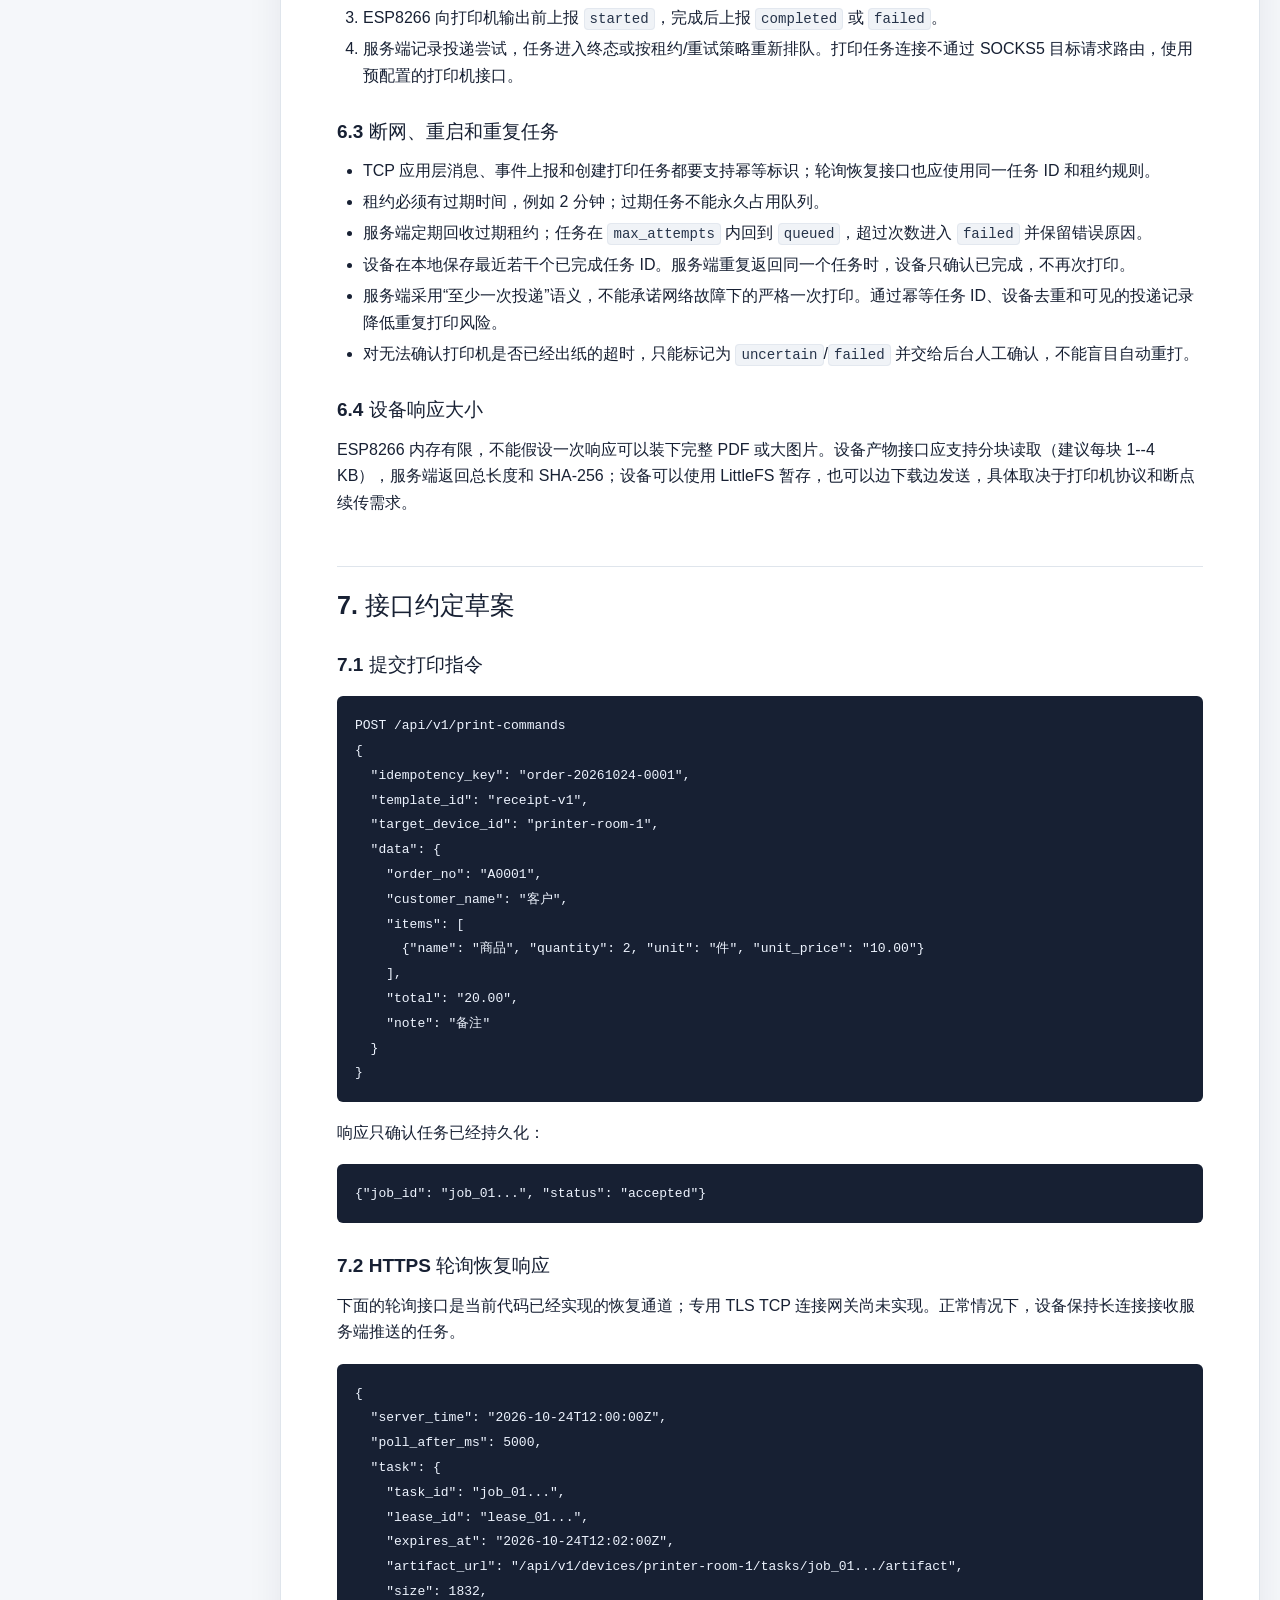
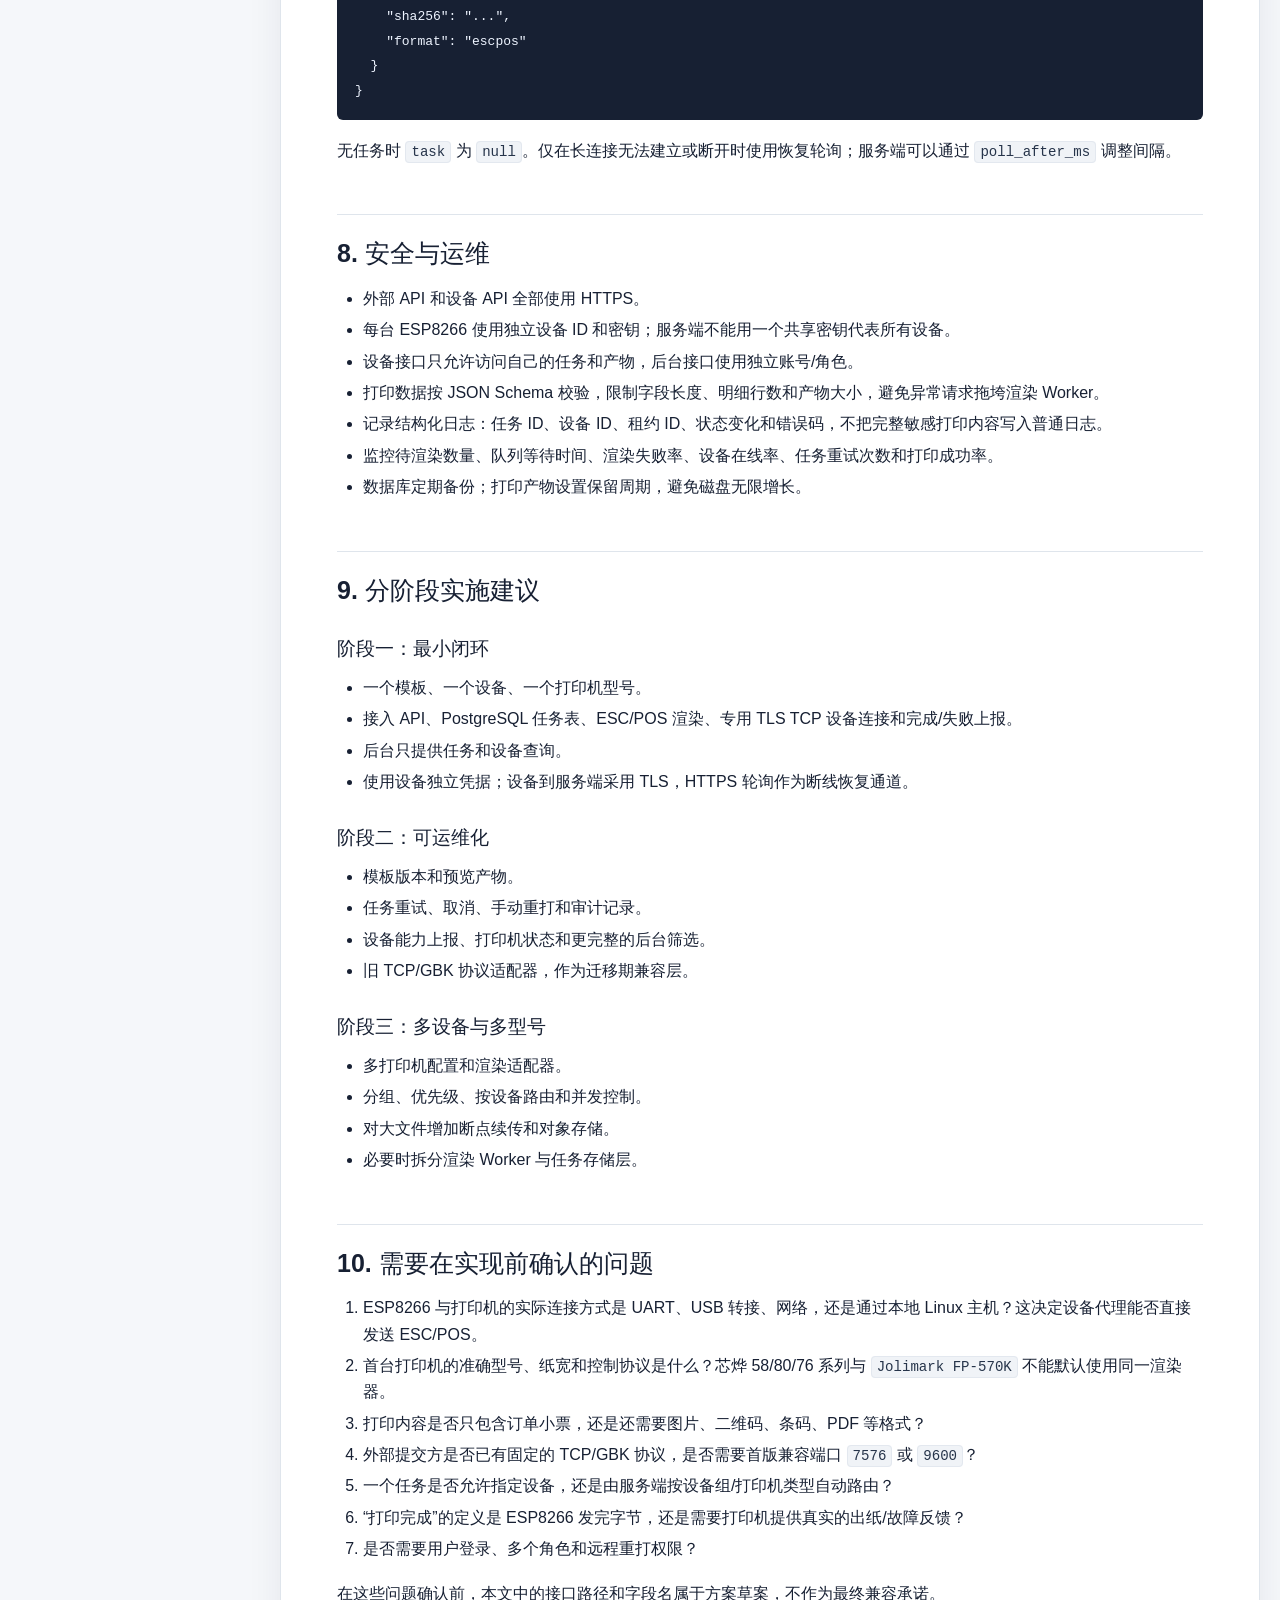
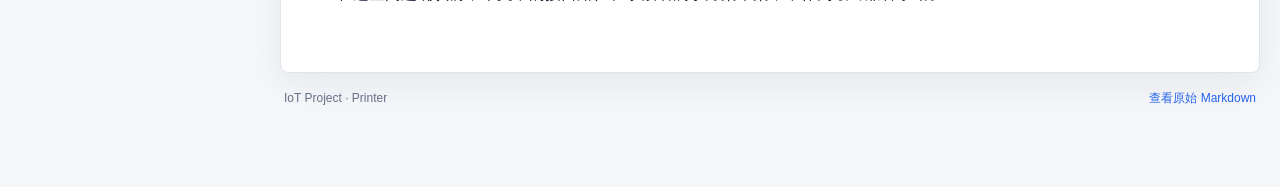
==== commit 0c503328: "docs: define reverse TCP proxy architecture" ====
--- a/printer/site/index.html
+++ b/printer/site/index.html
@@ -5,7 +5,7 @@
   <meta name="viewport" content="width=device-width, initial-scale=1">
   <meta name="description" content="ESP8266 远程打印机项目总体架构、任务流程和接口设计。">
   <title>远程打印机项目方案 | IoT Project</title>
-  <link rel="stylesheet" href="styles.css?v=printer-v3">
+  <link rel="stylesheet" href="styles.css?v=printer-v4">
 </head>
 <body>
   <a class="skip-link" href="#main-content">跳到正文</a>
@@ -20,7 +20,7 @@
       </a>
       <div class="header-actions">
         <span class="status-dot" aria-hidden="true"></span>
-        <span class="status-label">方案文档 · v0.3</span>
+        <span class="status-label">方案文档 · v0.4</span>
         <a class="download-link" href="方案.md" download>下载 Markdown</a>
       </div>
     </div>
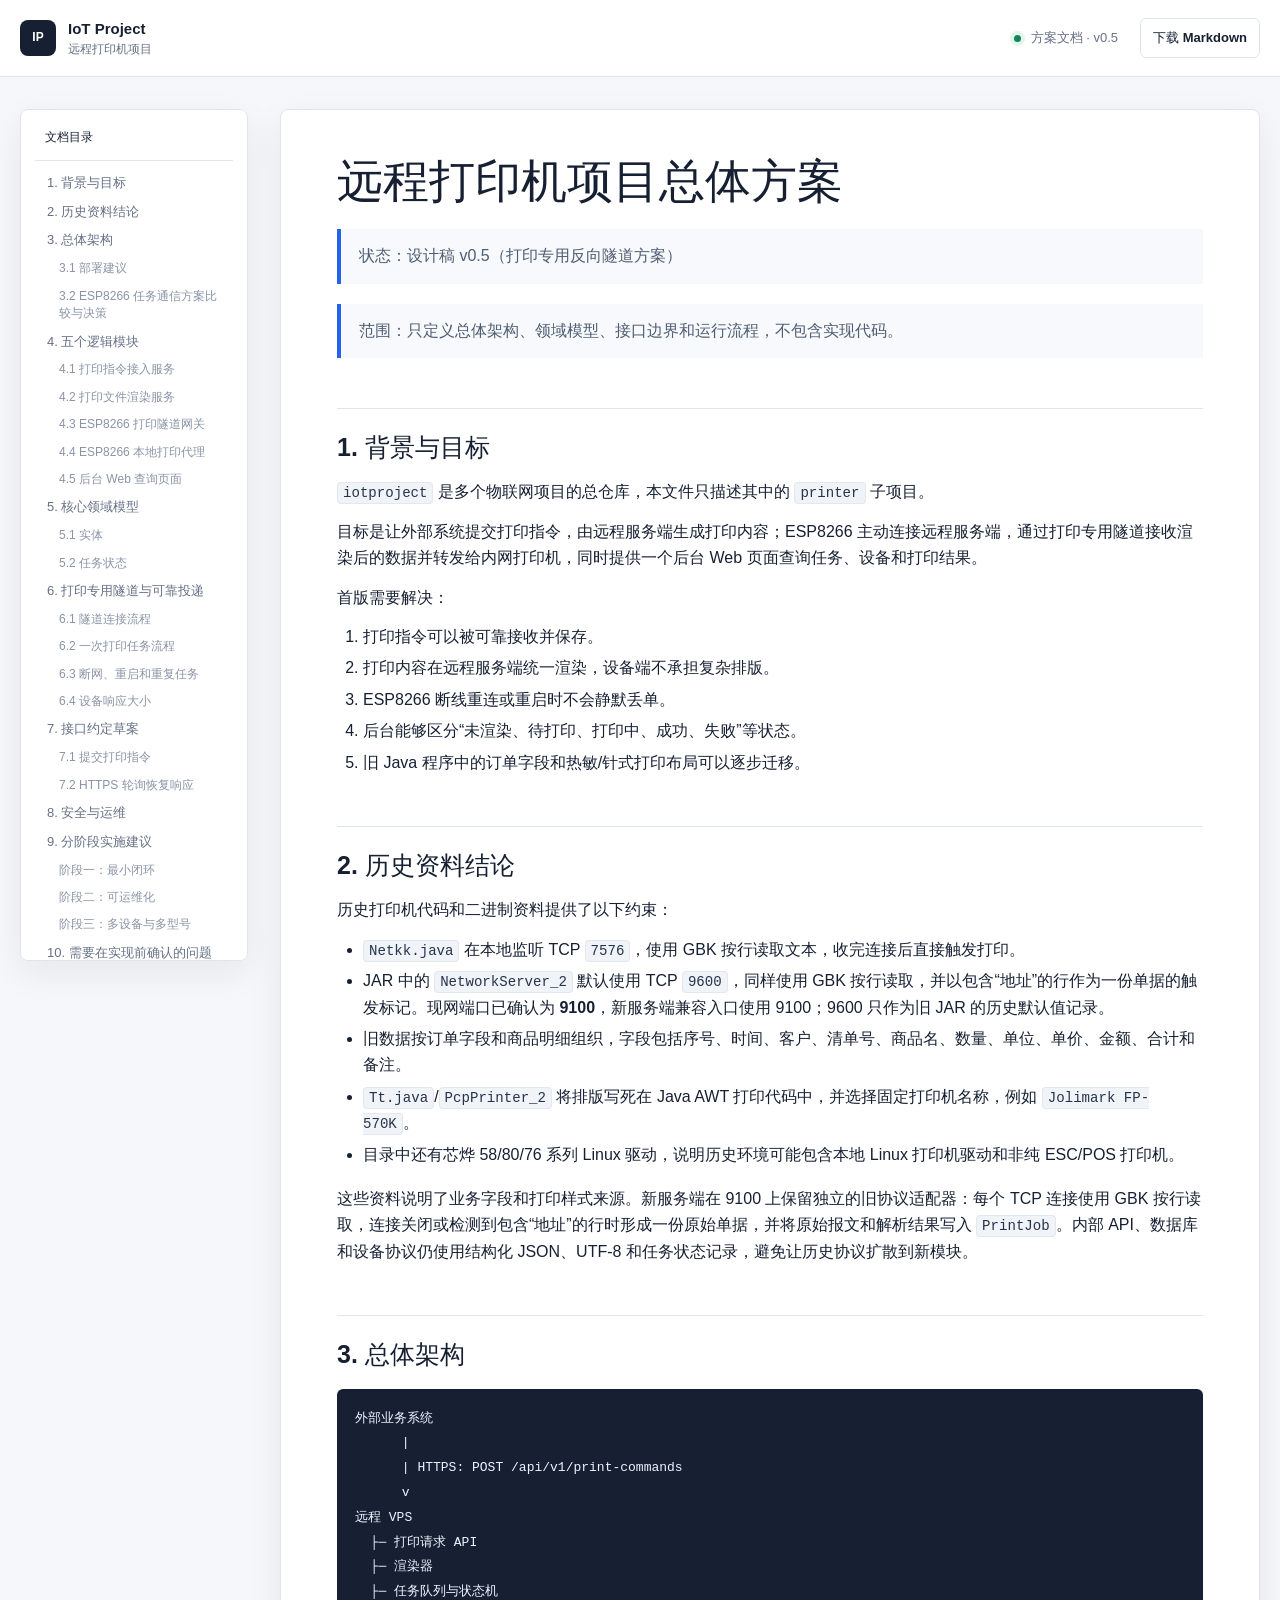
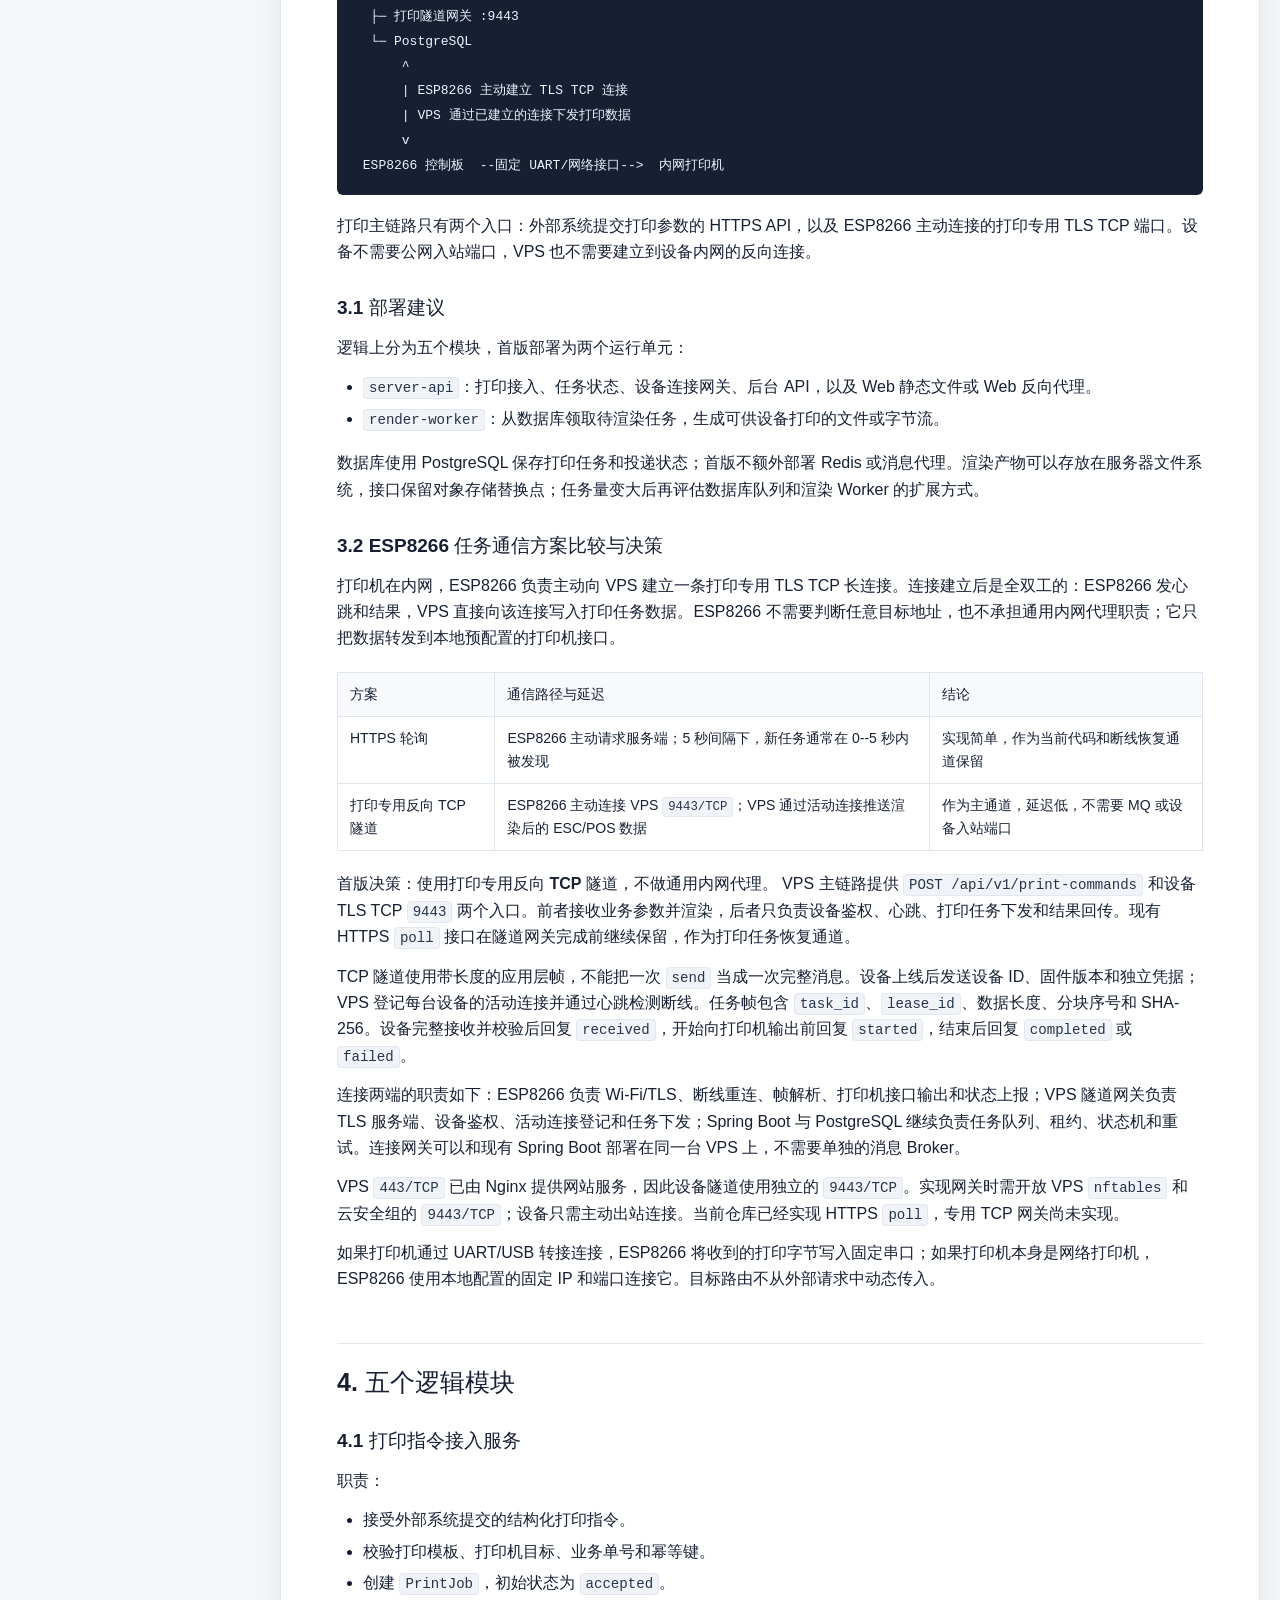
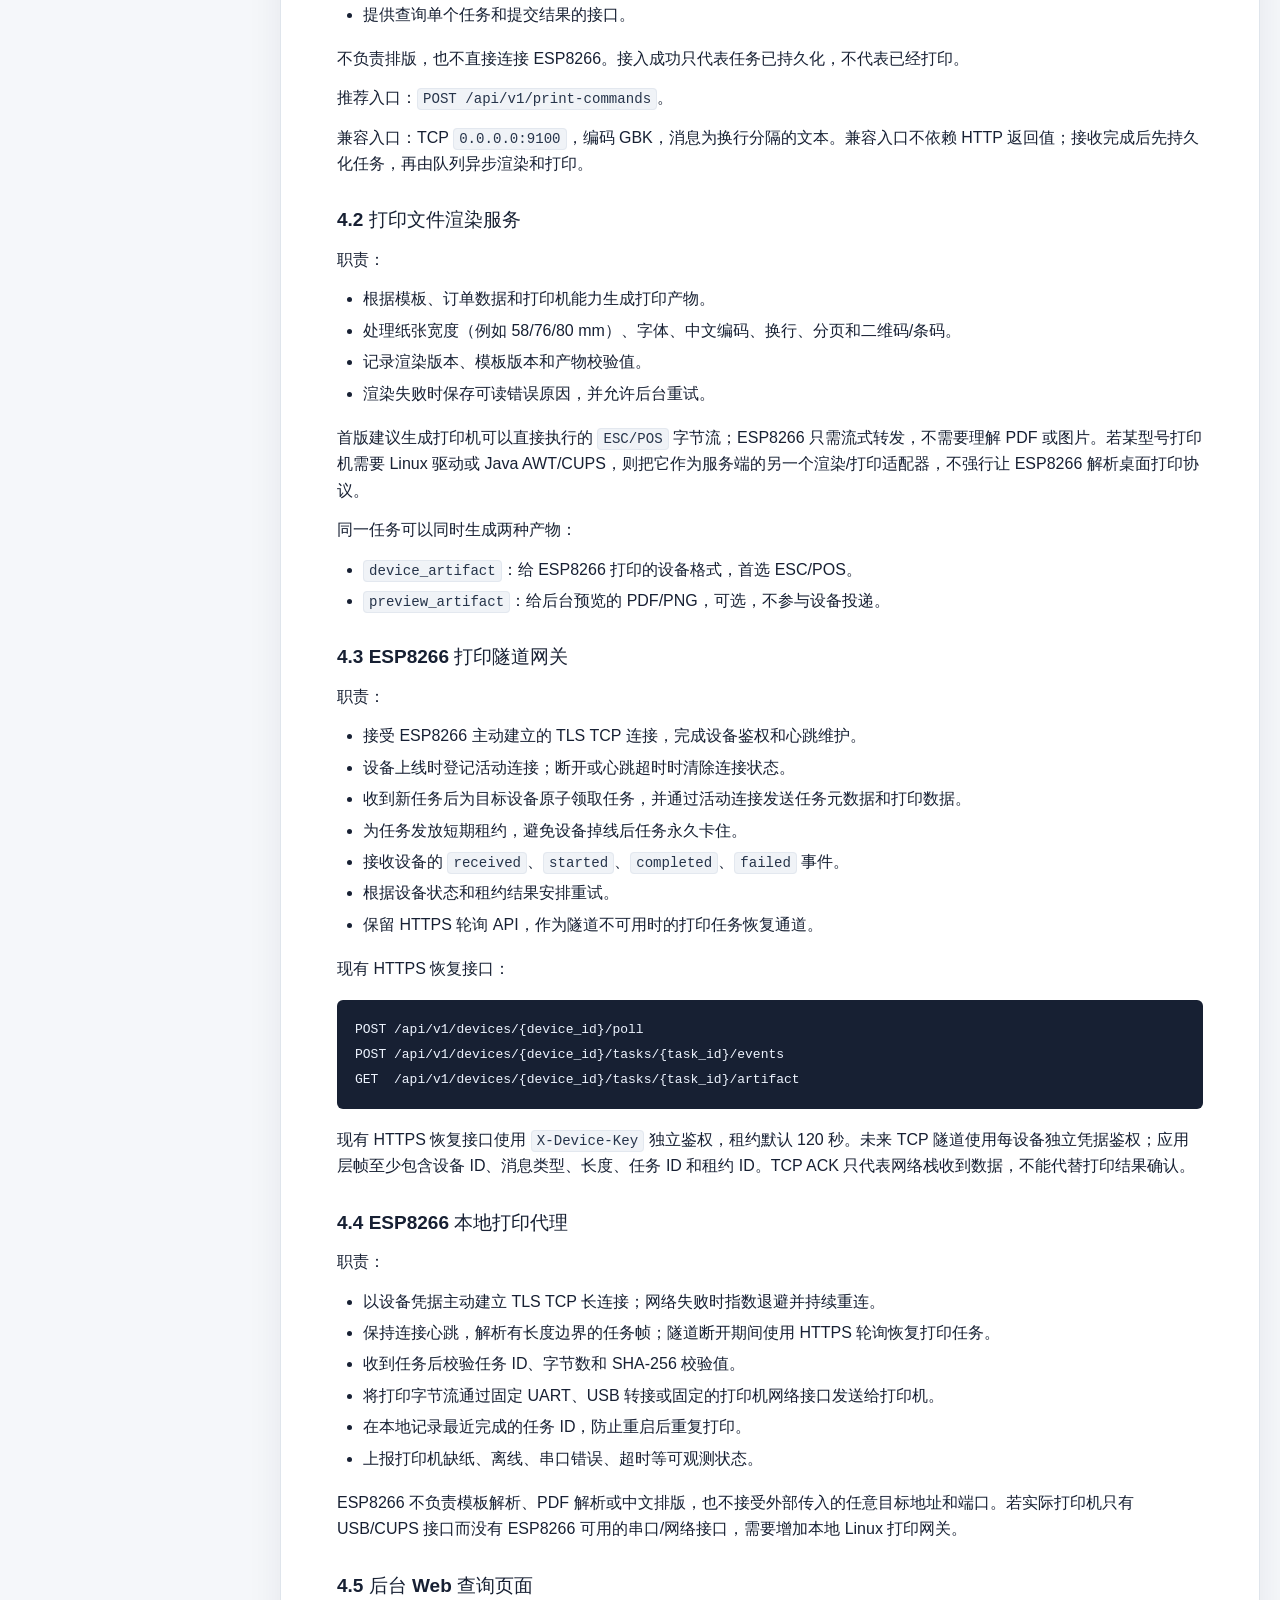
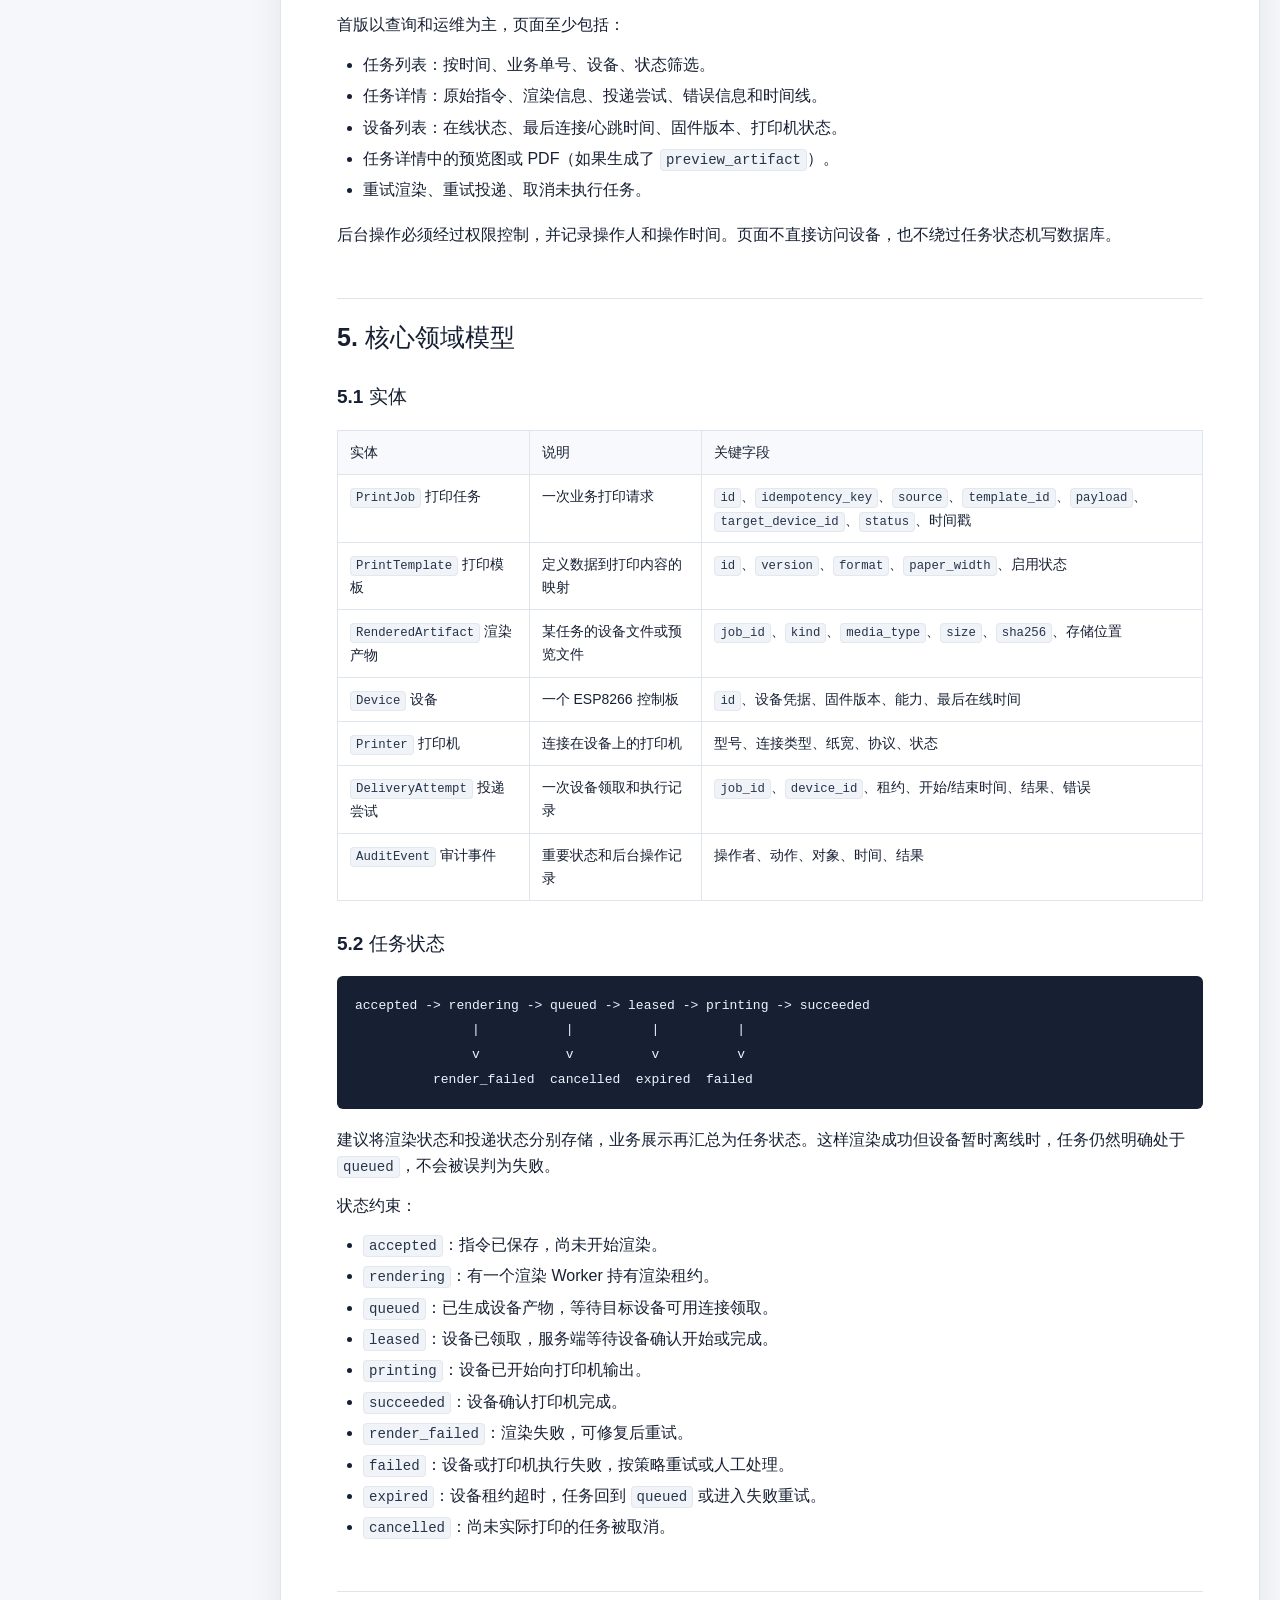
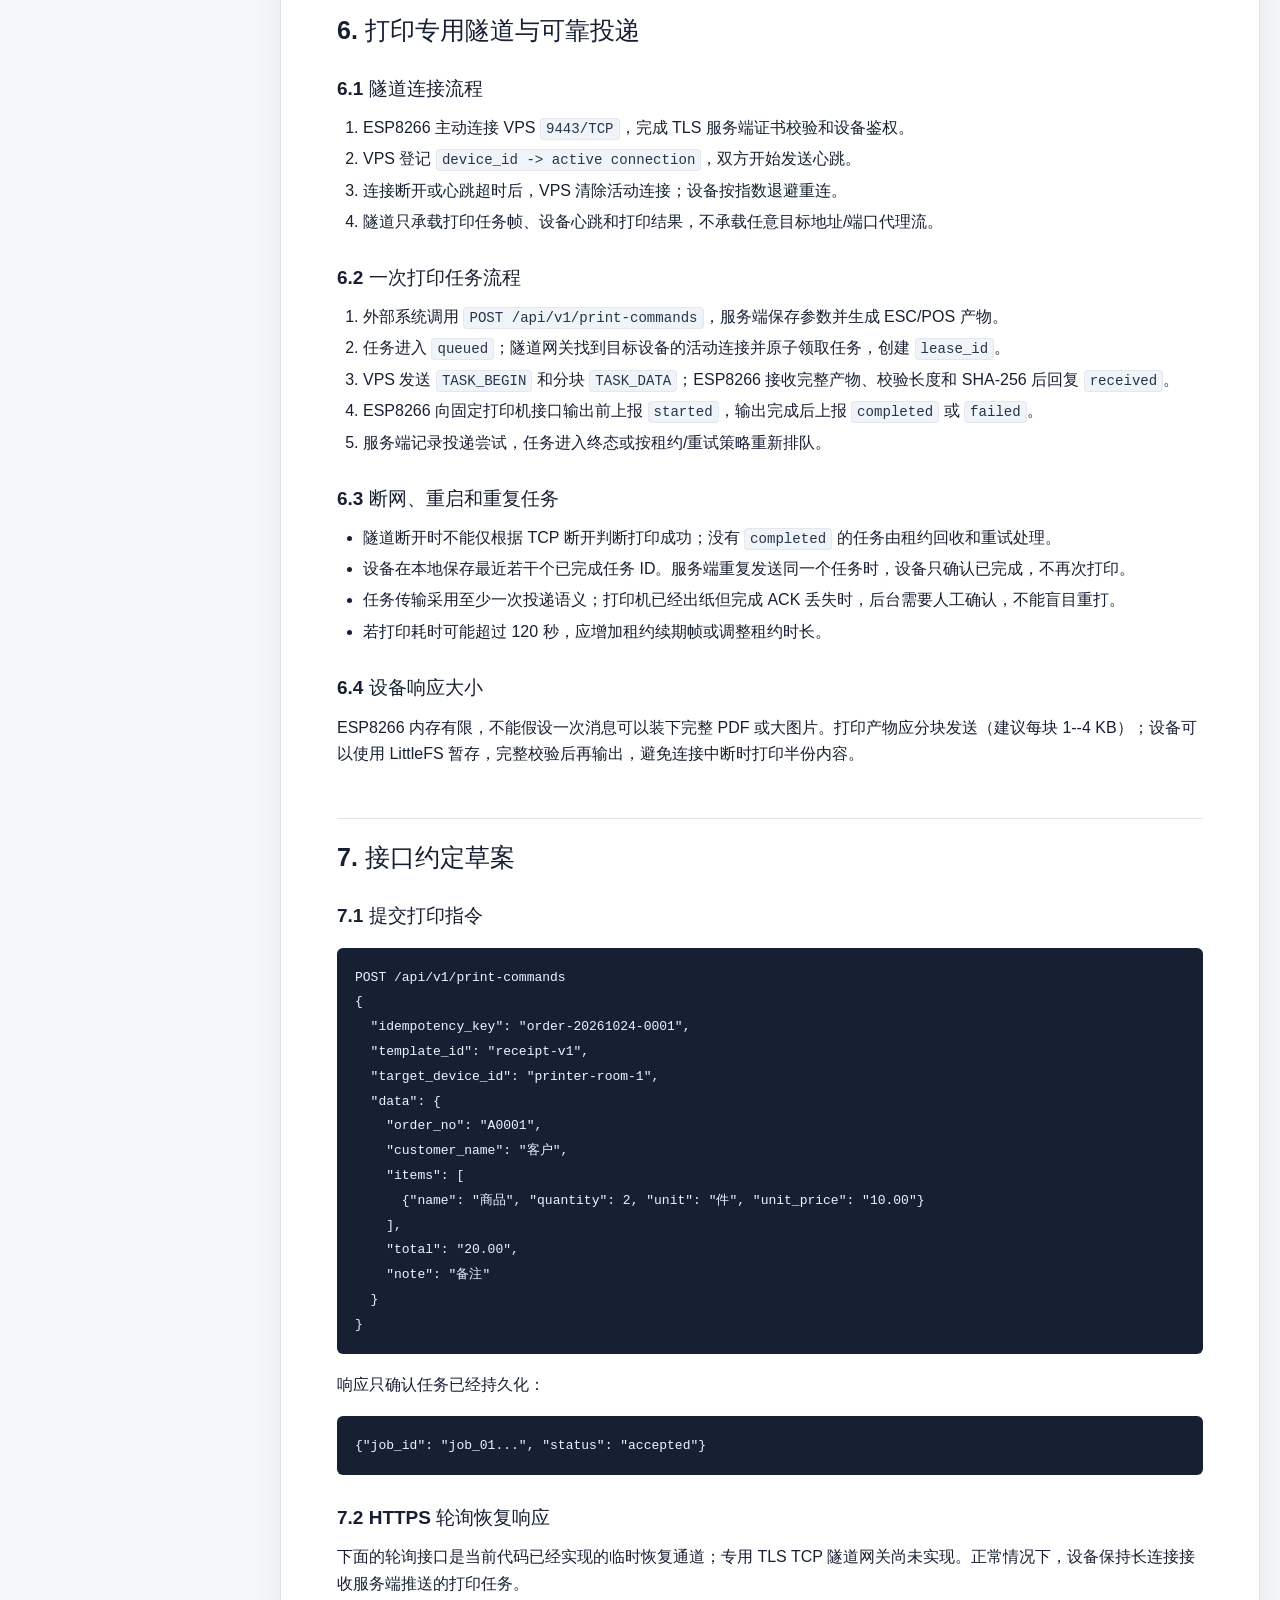
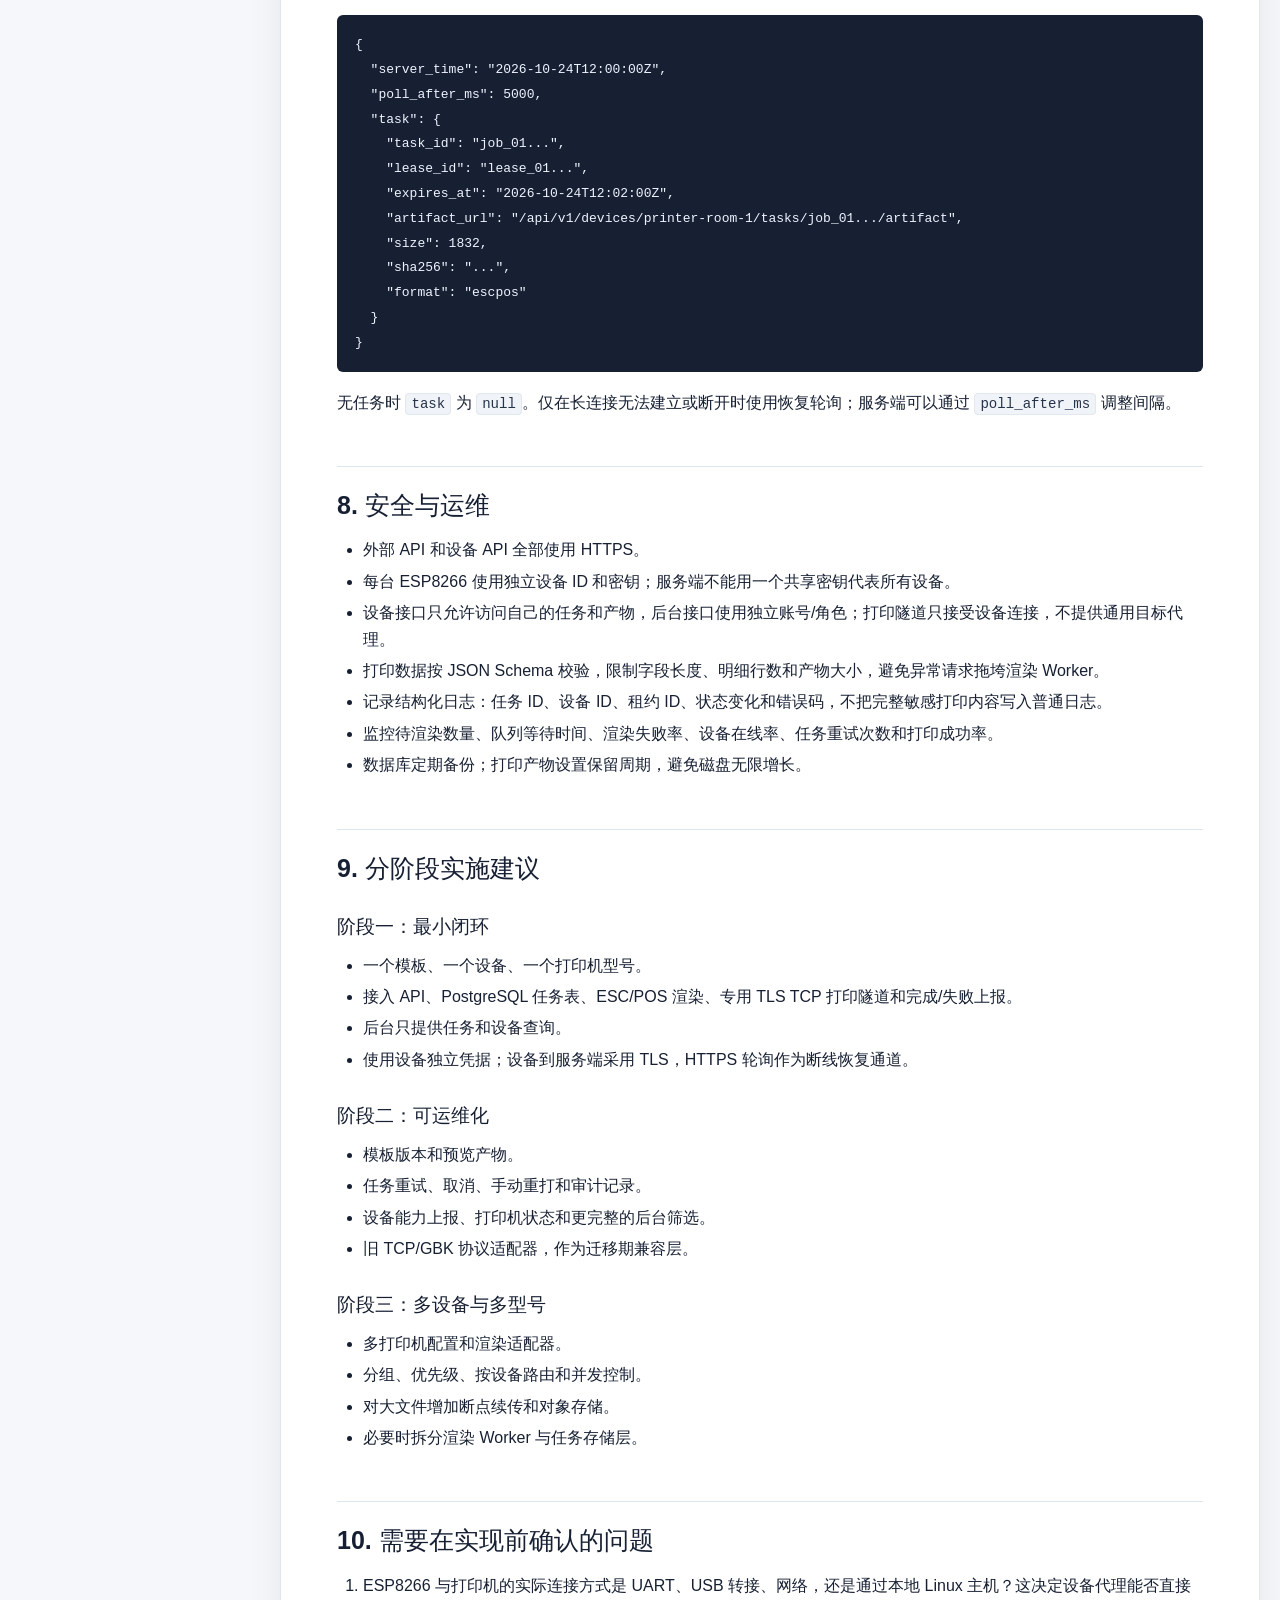
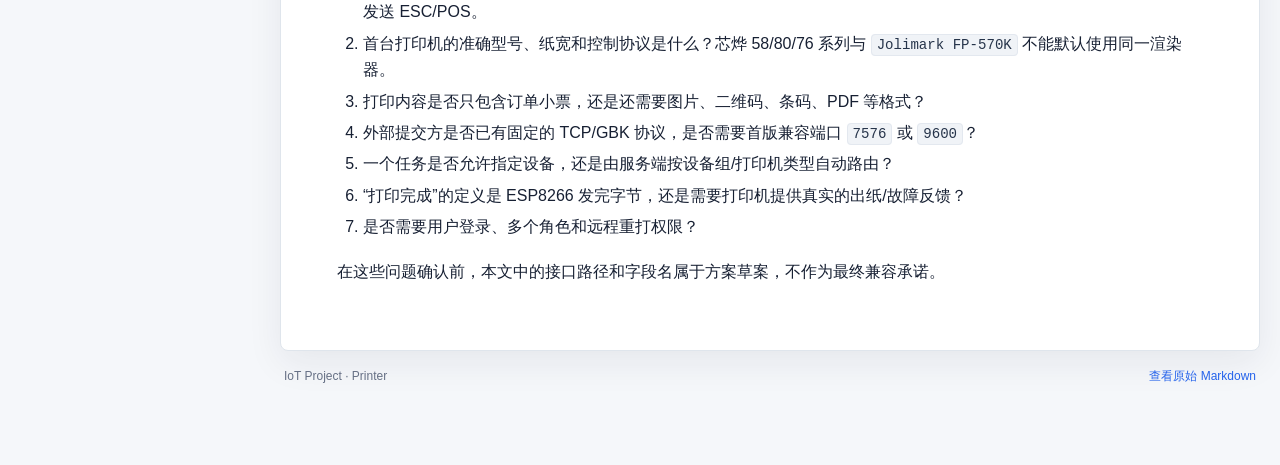
==== commit fcce4a76: "docs: simplify printer tunnel to dedicated channel" ====
--- a/printer/site/index.html
+++ b/printer/site/index.html
@@ -5,7 +5,7 @@
   <meta name="viewport" content="width=device-width, initial-scale=1">
   <meta name="description" content="ESP8266 远程打印机项目总体架构、任务流程和接口设计。">
   <title>远程打印机项目方案 | IoT Project</title>
-  <link rel="stylesheet" href="styles.css?v=printer-v4">
+  <link rel="stylesheet" href="styles.css?v=printer-v5">
 </head>
 <body>
   <a class="skip-link" href="#main-content">跳到正文</a>
@@ -20,7 +20,7 @@
       </a>
       <div class="header-actions">
         <span class="status-dot" aria-hidden="true"></span>
-        <span class="status-label">方案文档 · v0.4</span>
+        <span class="status-label">方案文档 · v0.5</span>
         <a class="download-link" href="方案.md" download>下载 Markdown</a>
       </div>
     </div>
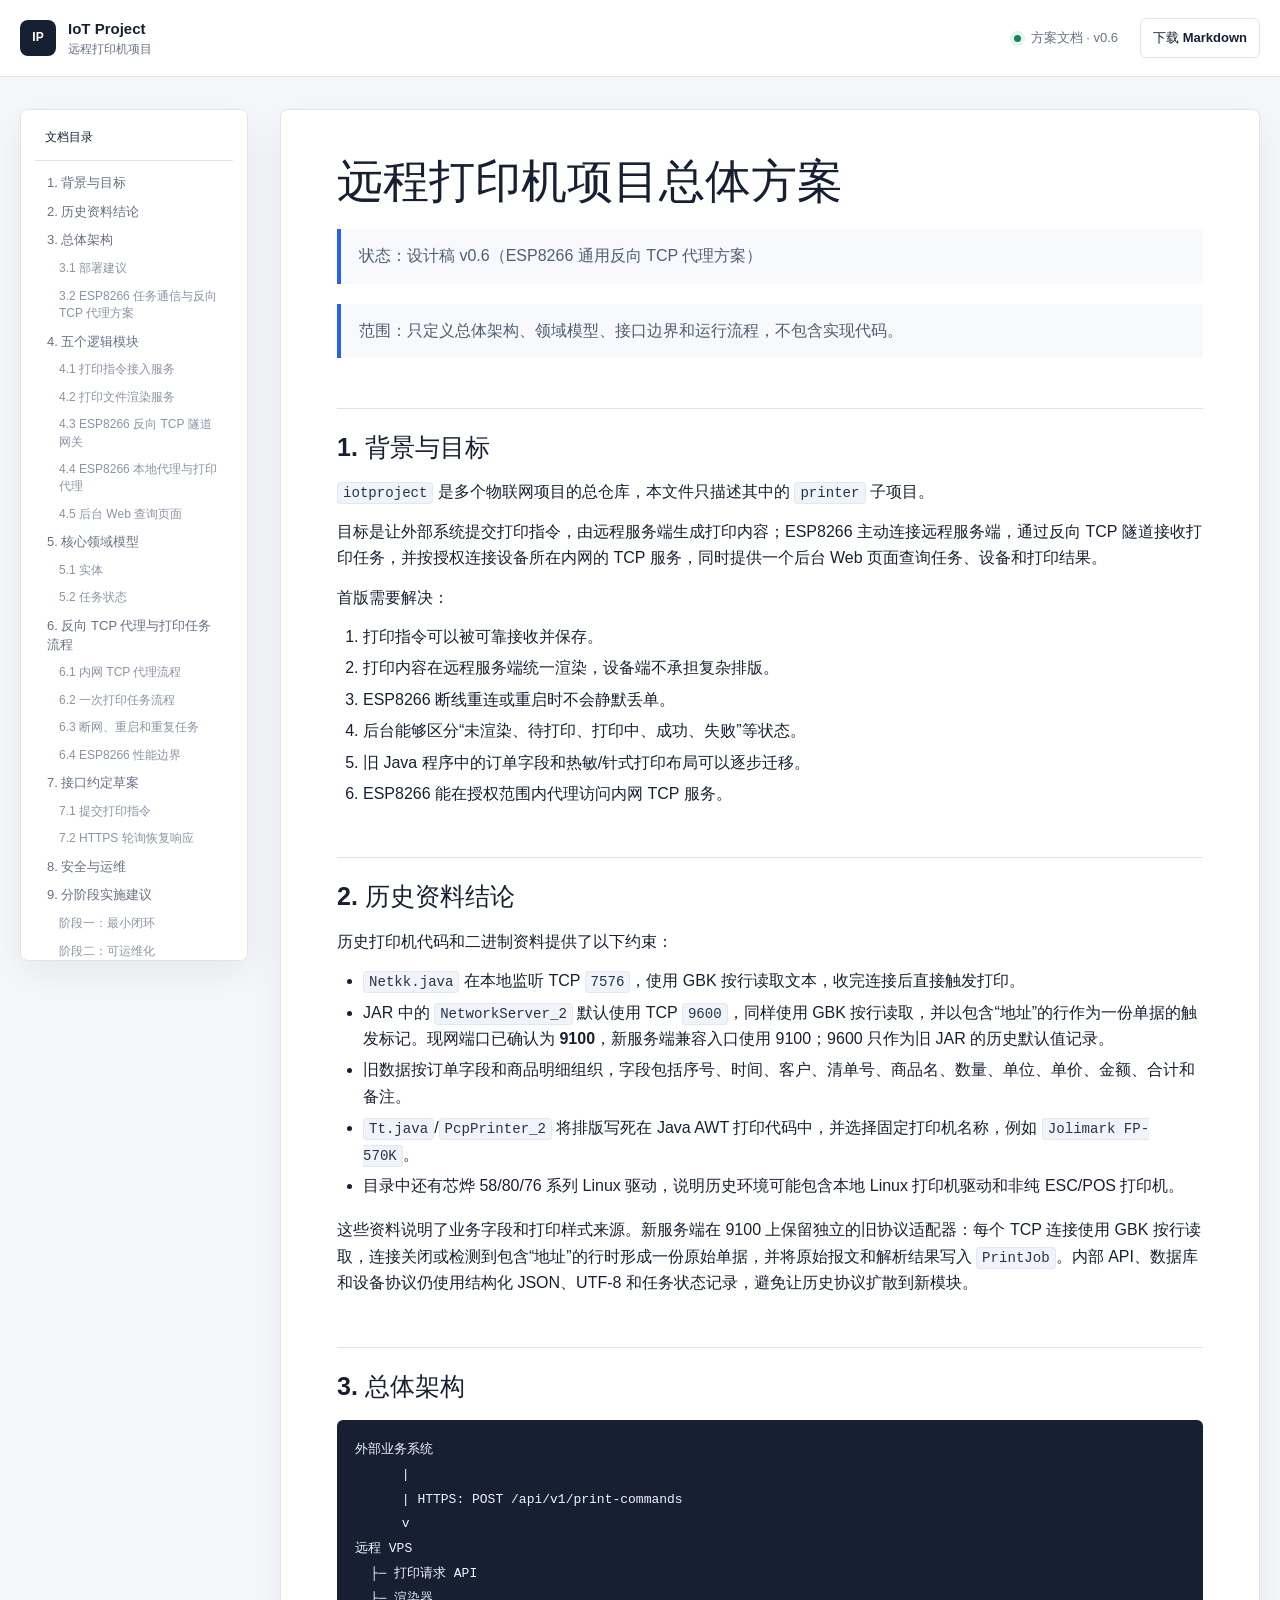
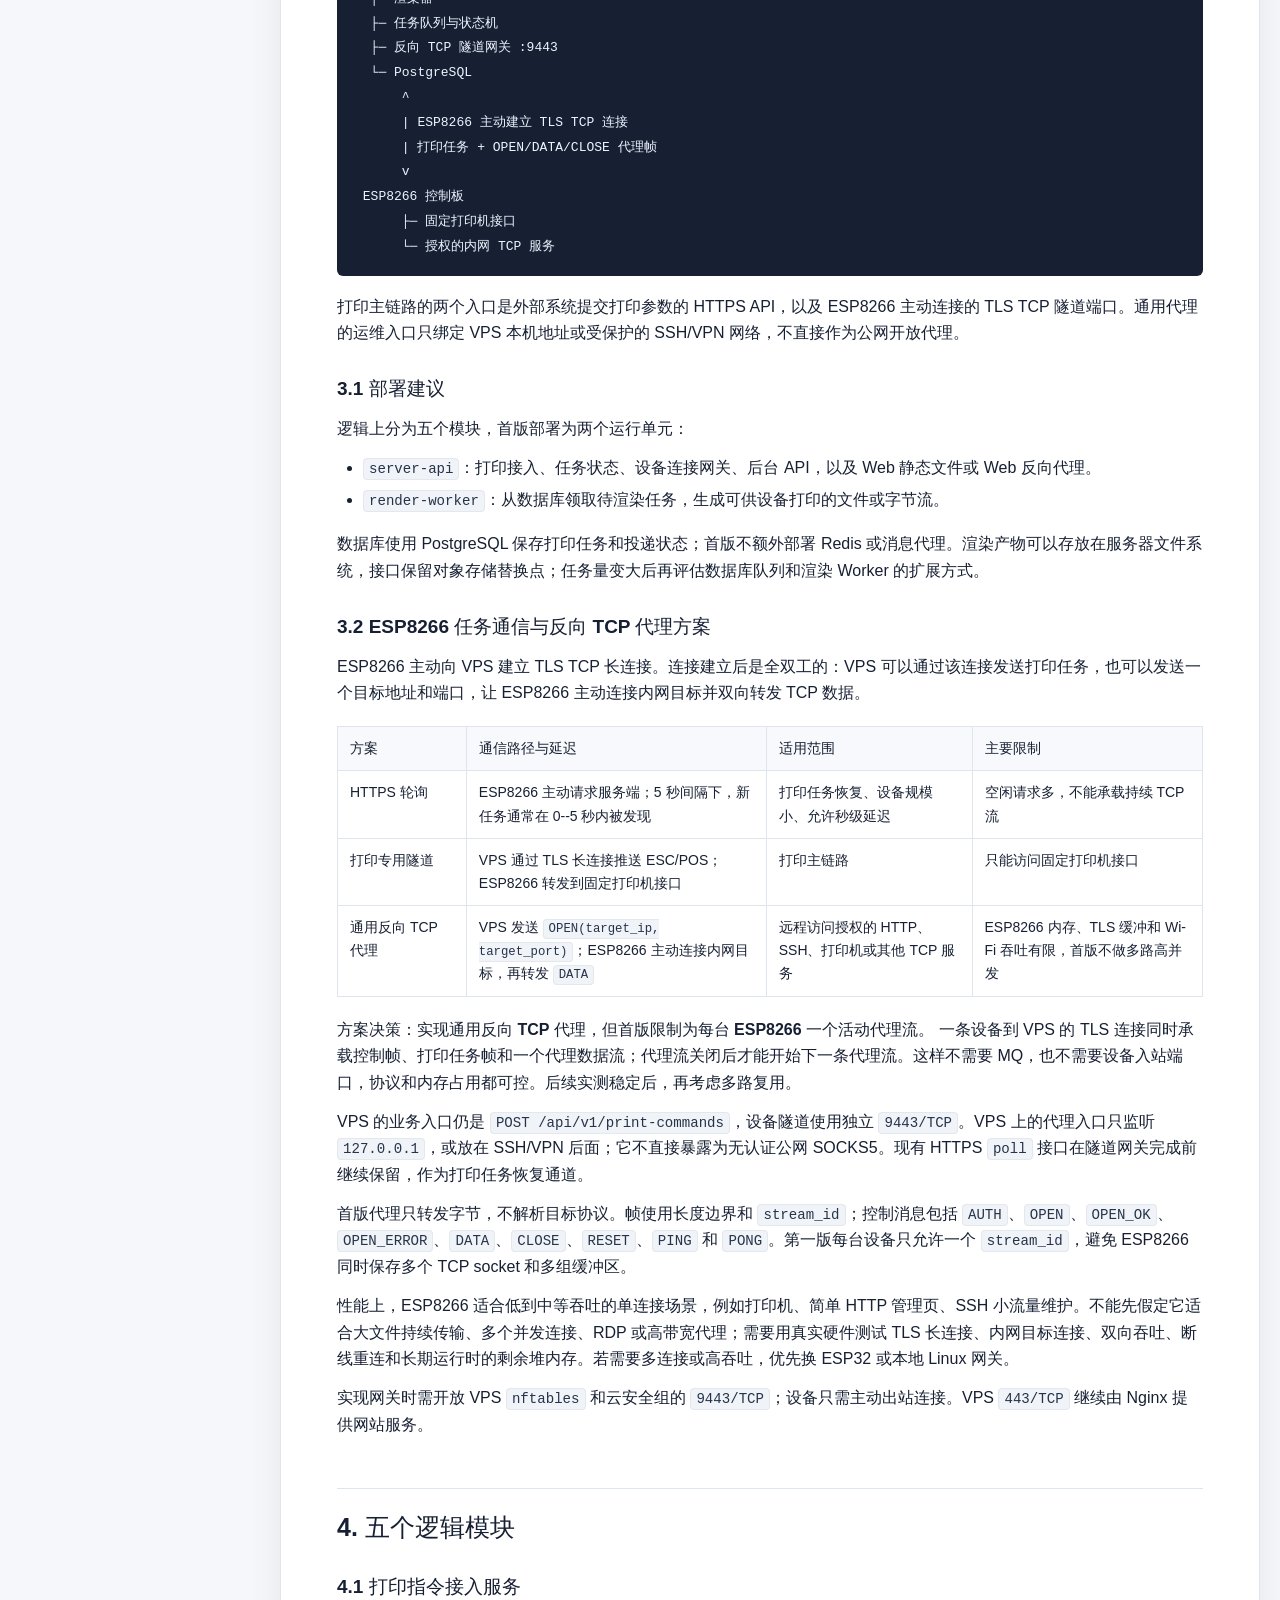
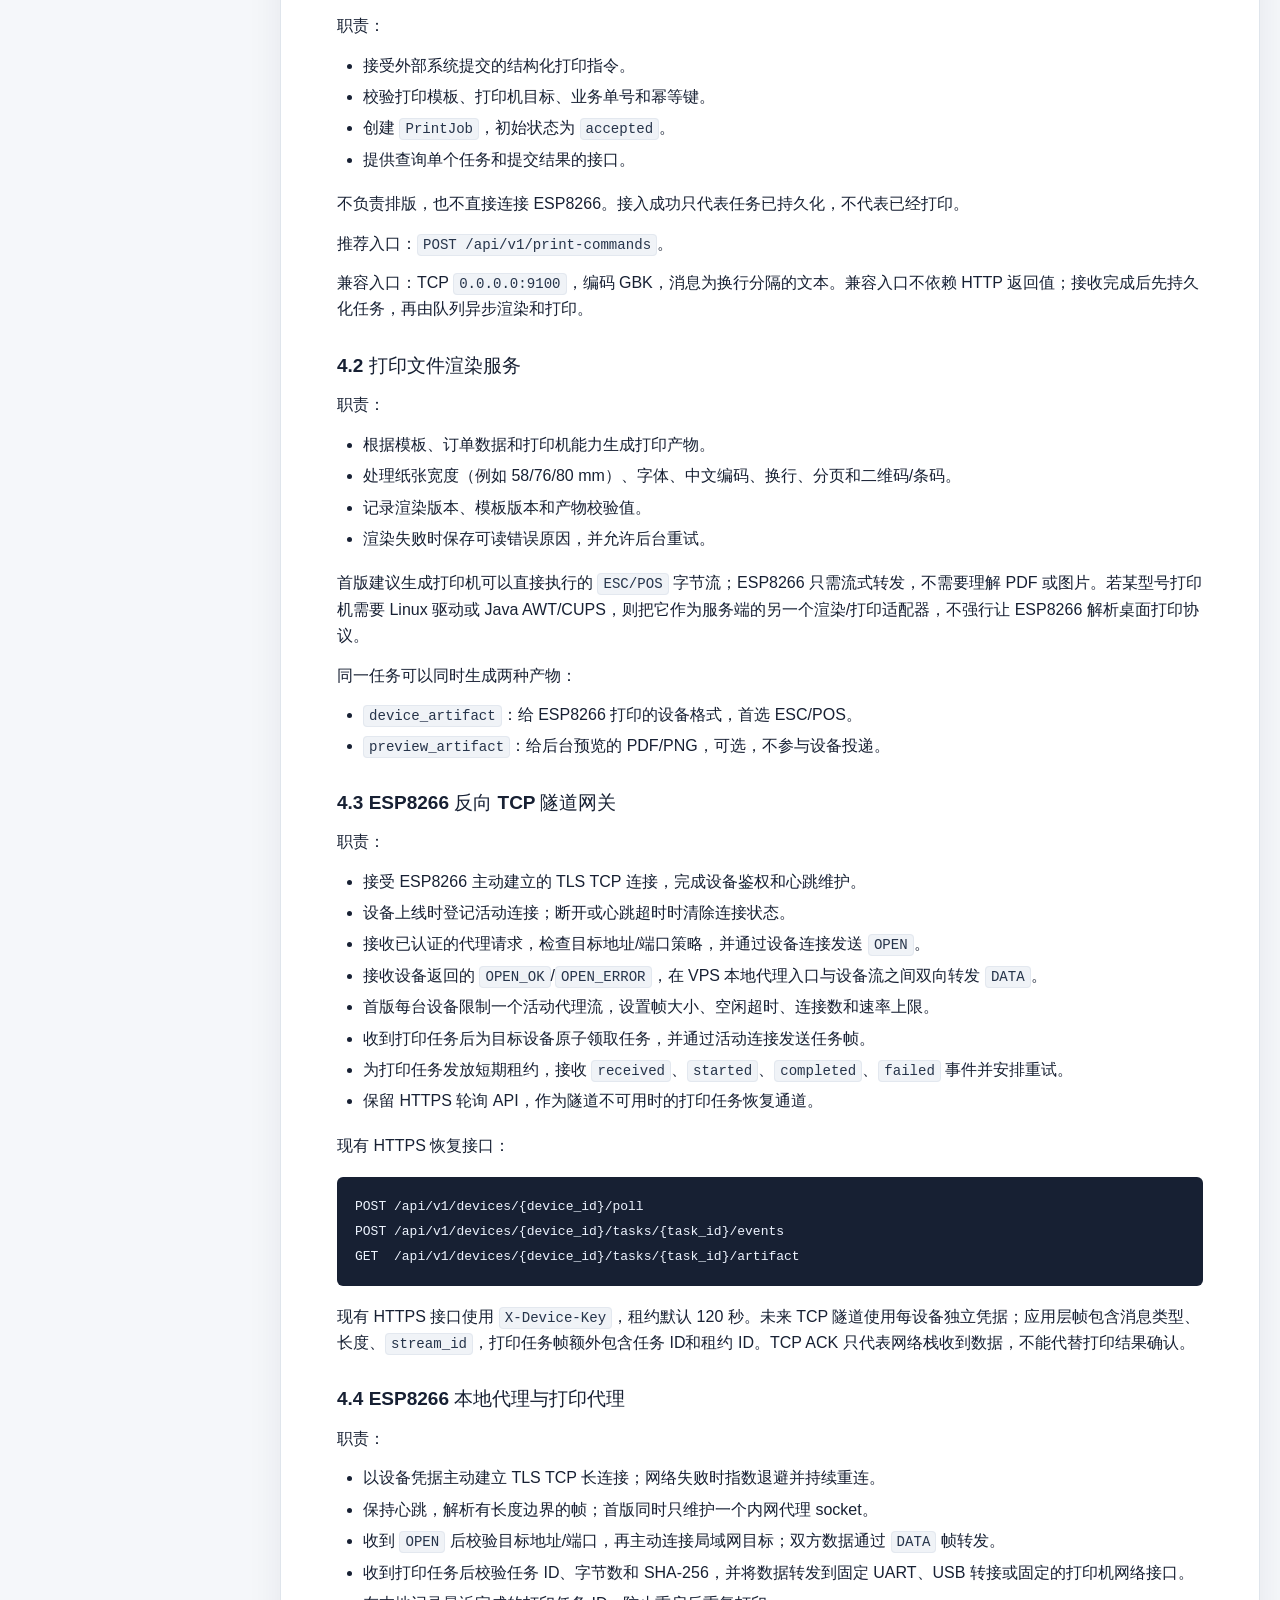
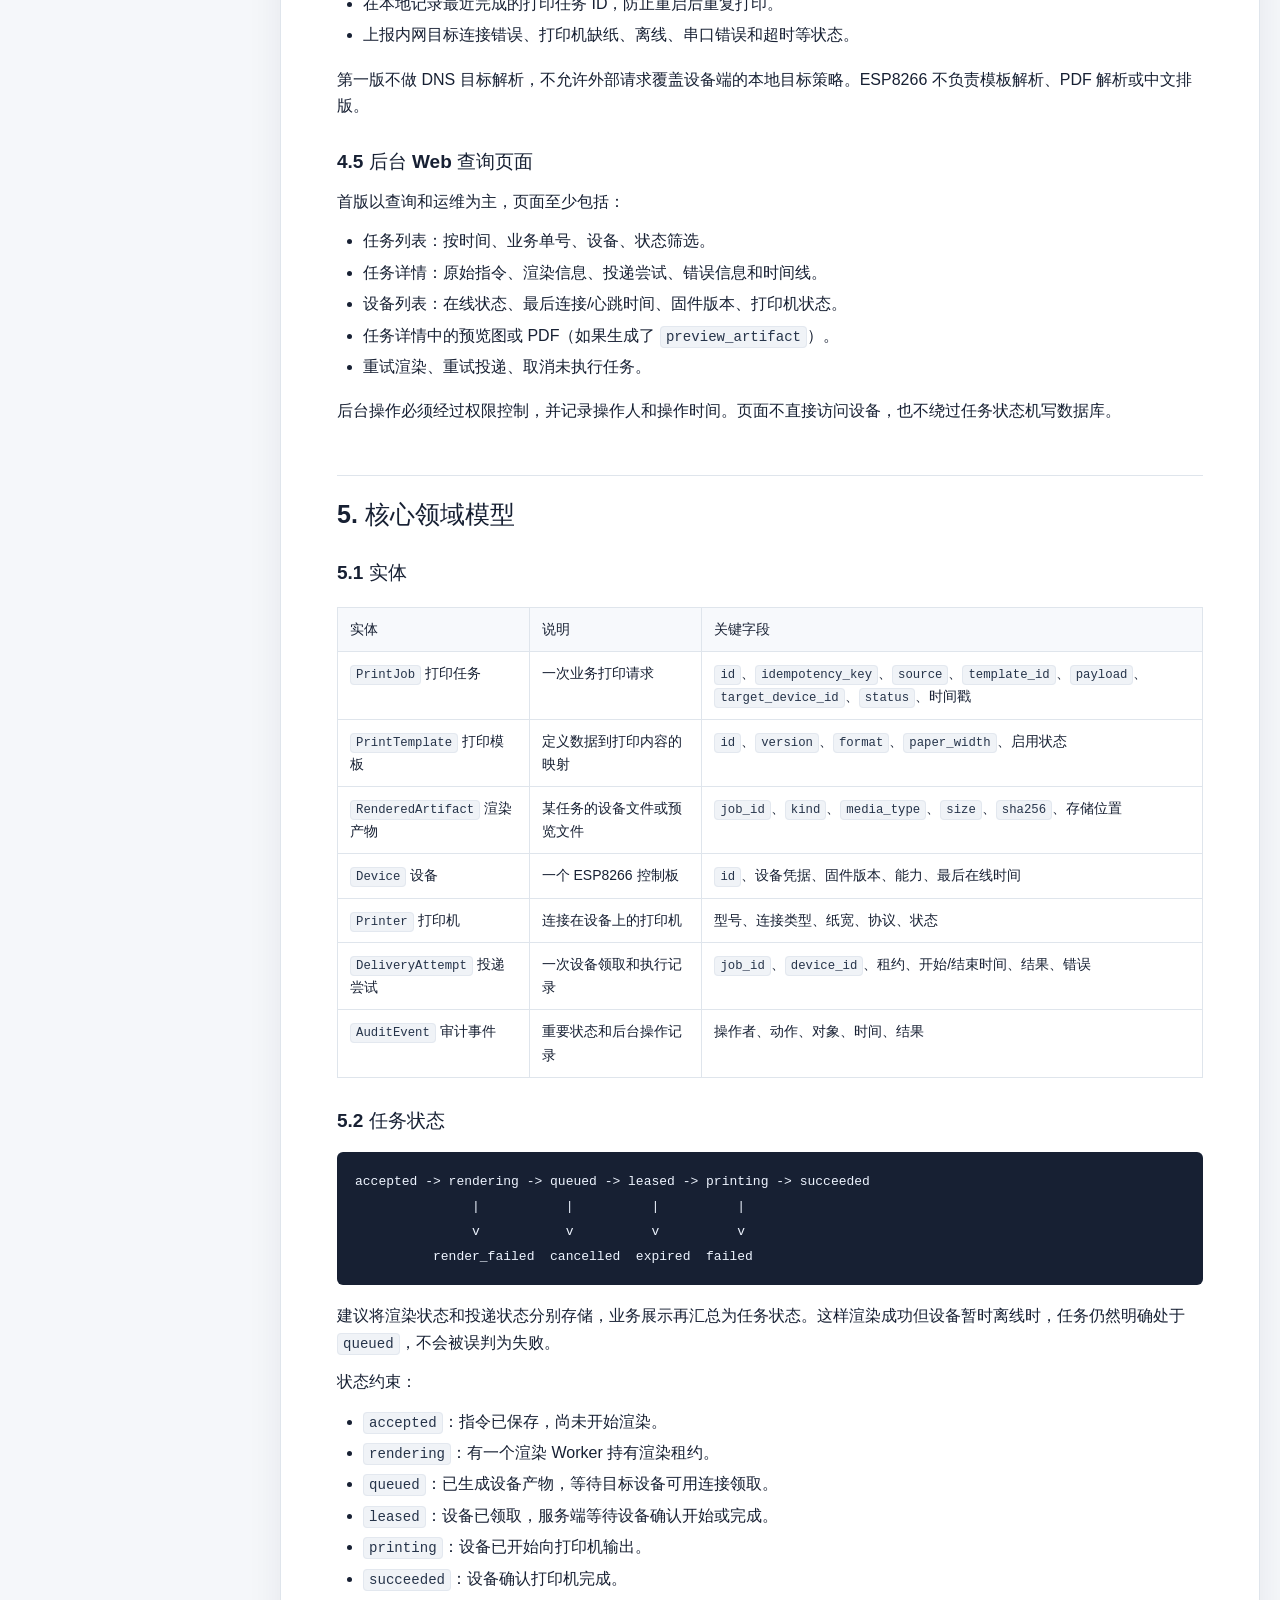
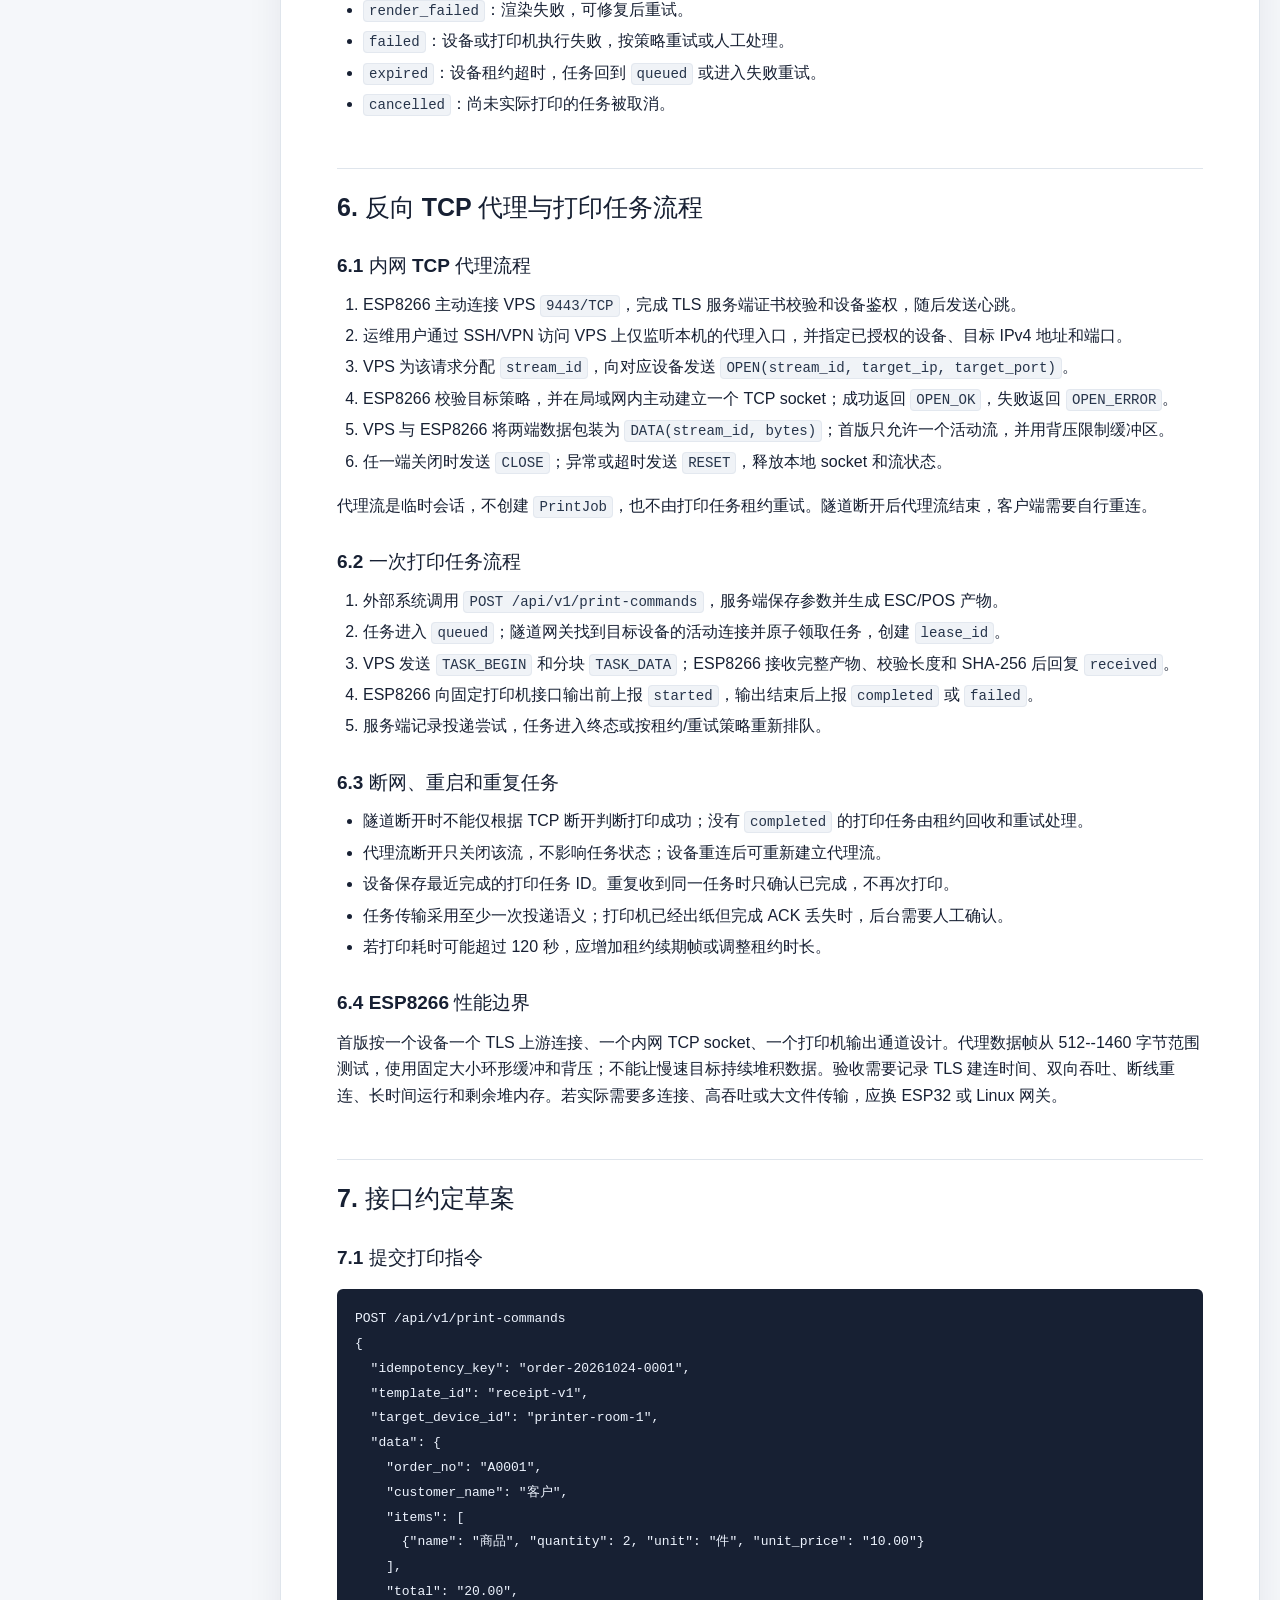
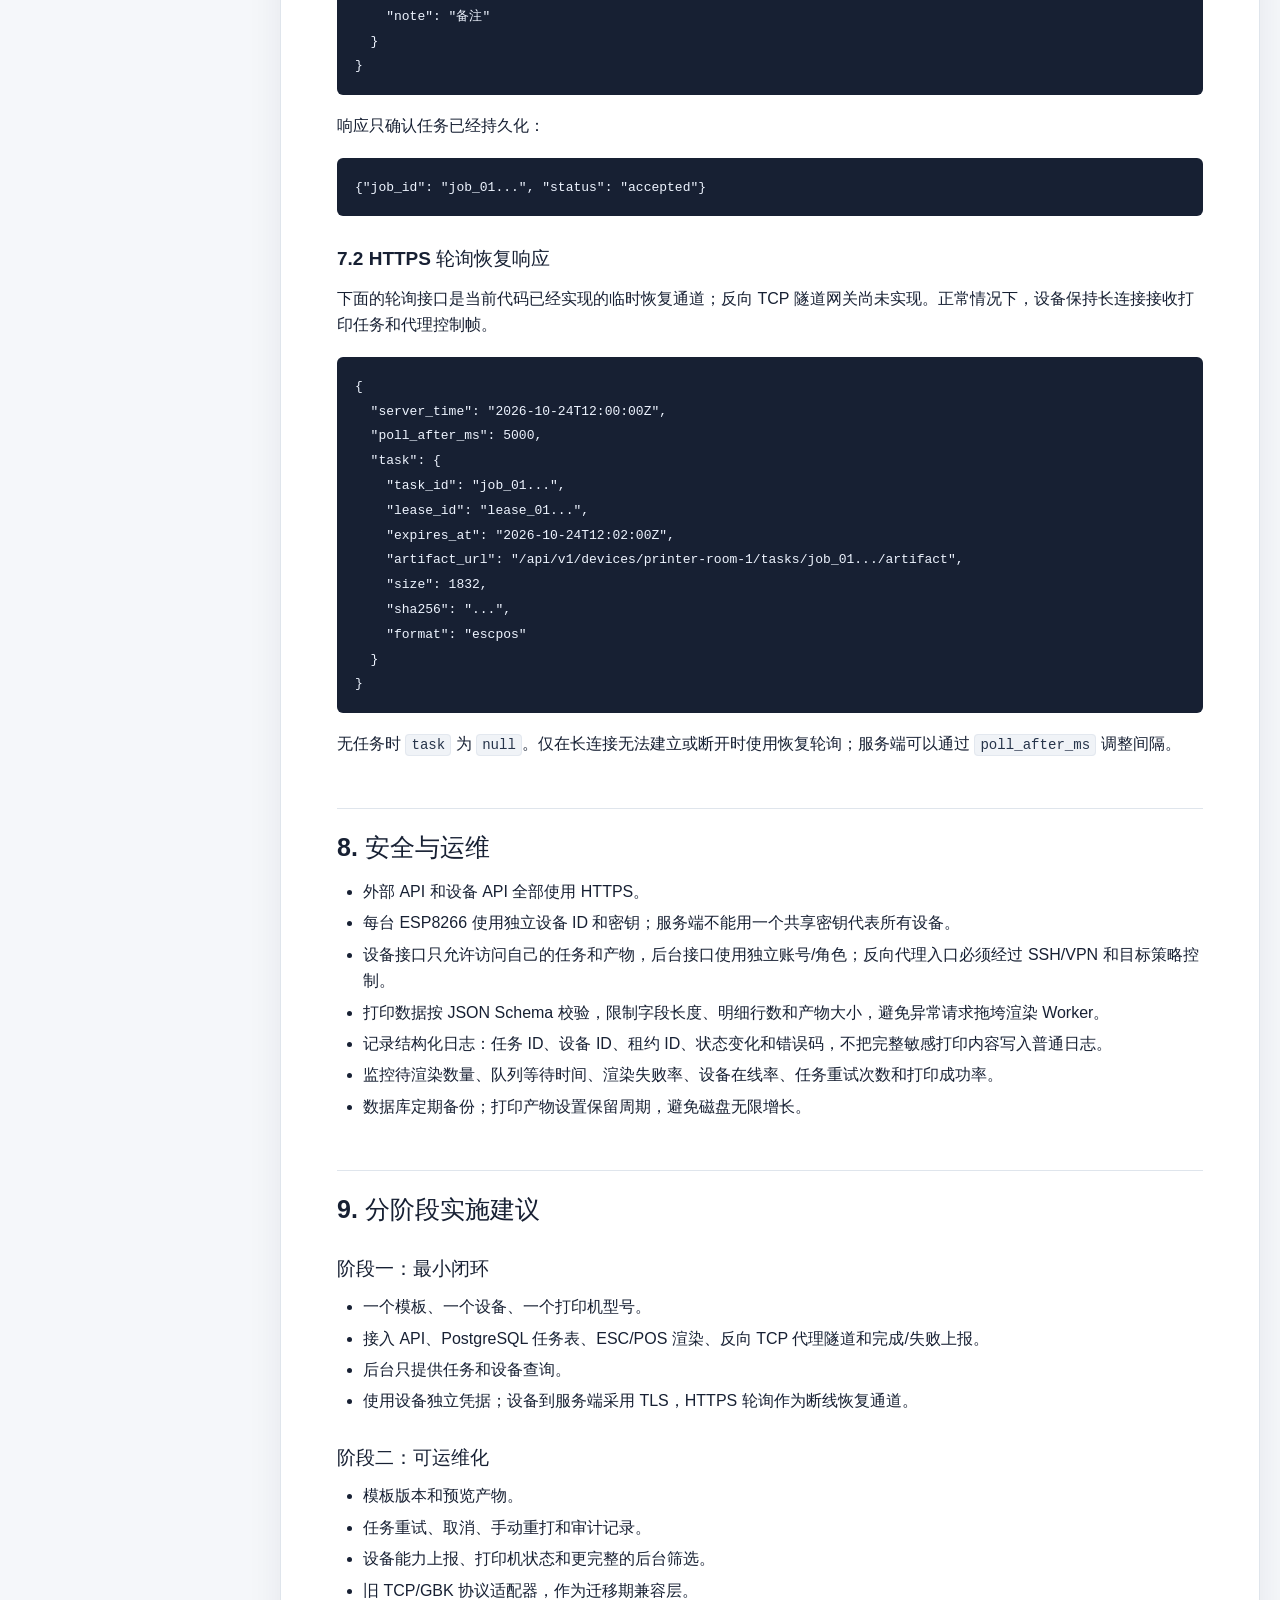
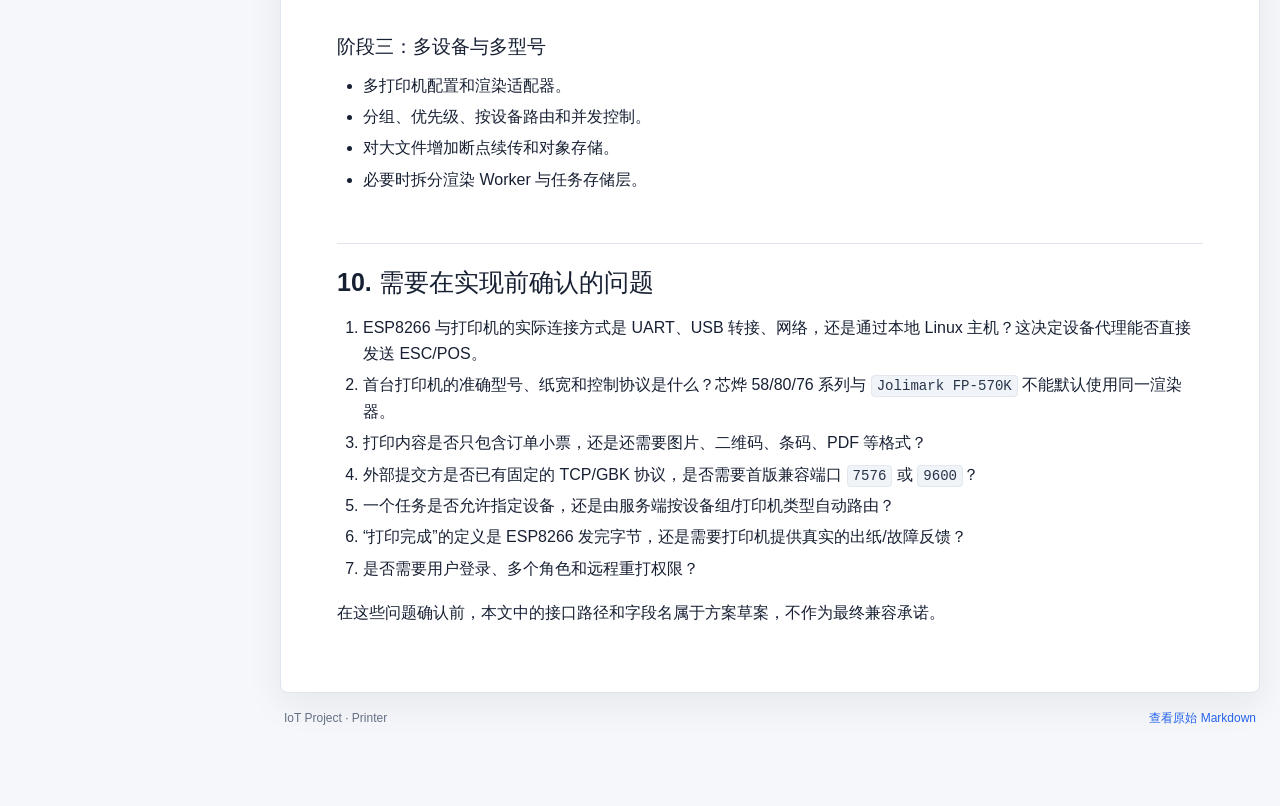
==== commit 25bbae42: "docs: add constrained reverse TCP proxy" ====
--- a/printer/site/index.html
+++ b/printer/site/index.html
@@ -5,7 +5,7 @@
   <meta name="viewport" content="width=device-width, initial-scale=1">
   <meta name="description" content="ESP8266 远程打印机项目总体架构、任务流程和接口设计。">
   <title>远程打印机项目方案 | IoT Project</title>
-  <link rel="stylesheet" href="styles.css?v=printer-v5">
+  <link rel="stylesheet" href="styles.css?v=printer-v6">
 </head>
 <body>
   <a class="skip-link" href="#main-content">跳到正文</a>
@@ -20,7 +20,7 @@
       </a>
       <div class="header-actions">
         <span class="status-dot" aria-hidden="true"></span>
-        <span class="status-label">方案文档 · v0.5</span>
+        <span class="status-label">方案文档 · v0.6</span>
         <a class="download-link" href="方案.md" download>下载 Markdown</a>
       </div>
     </div>
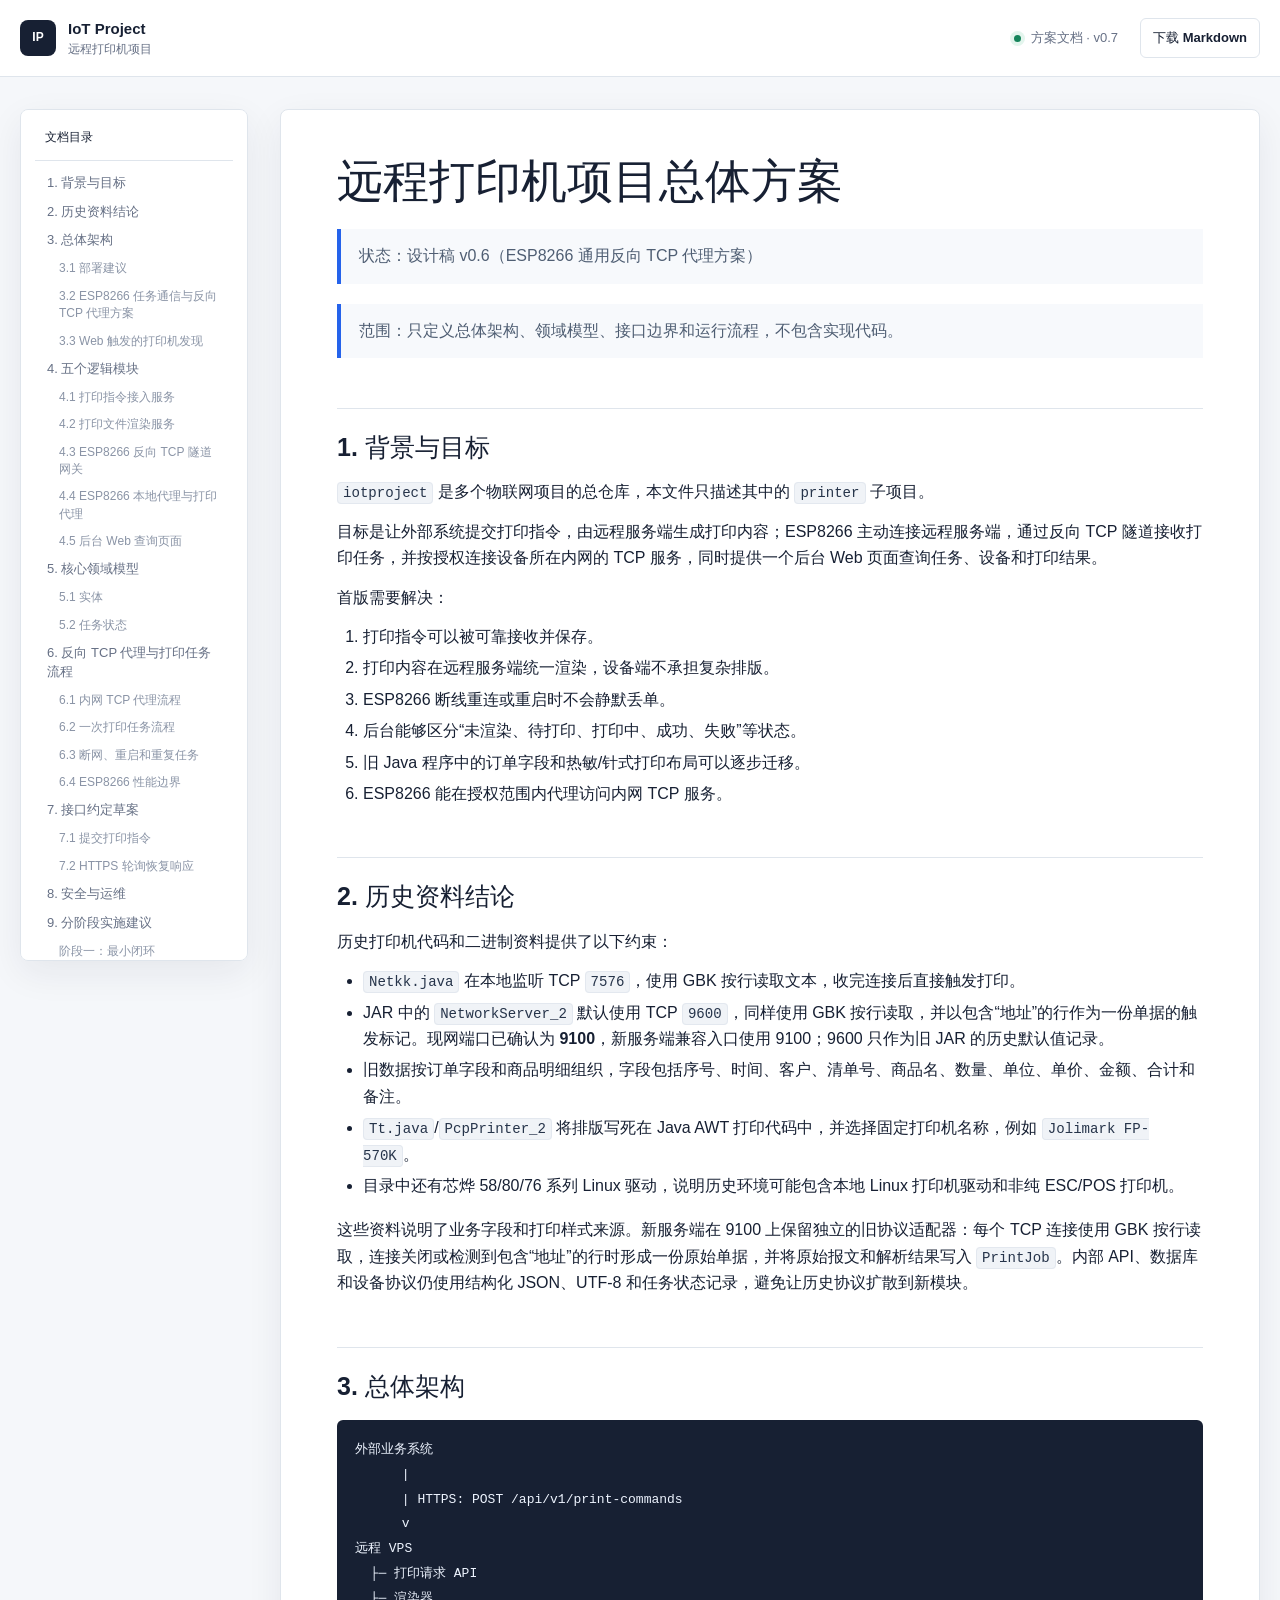
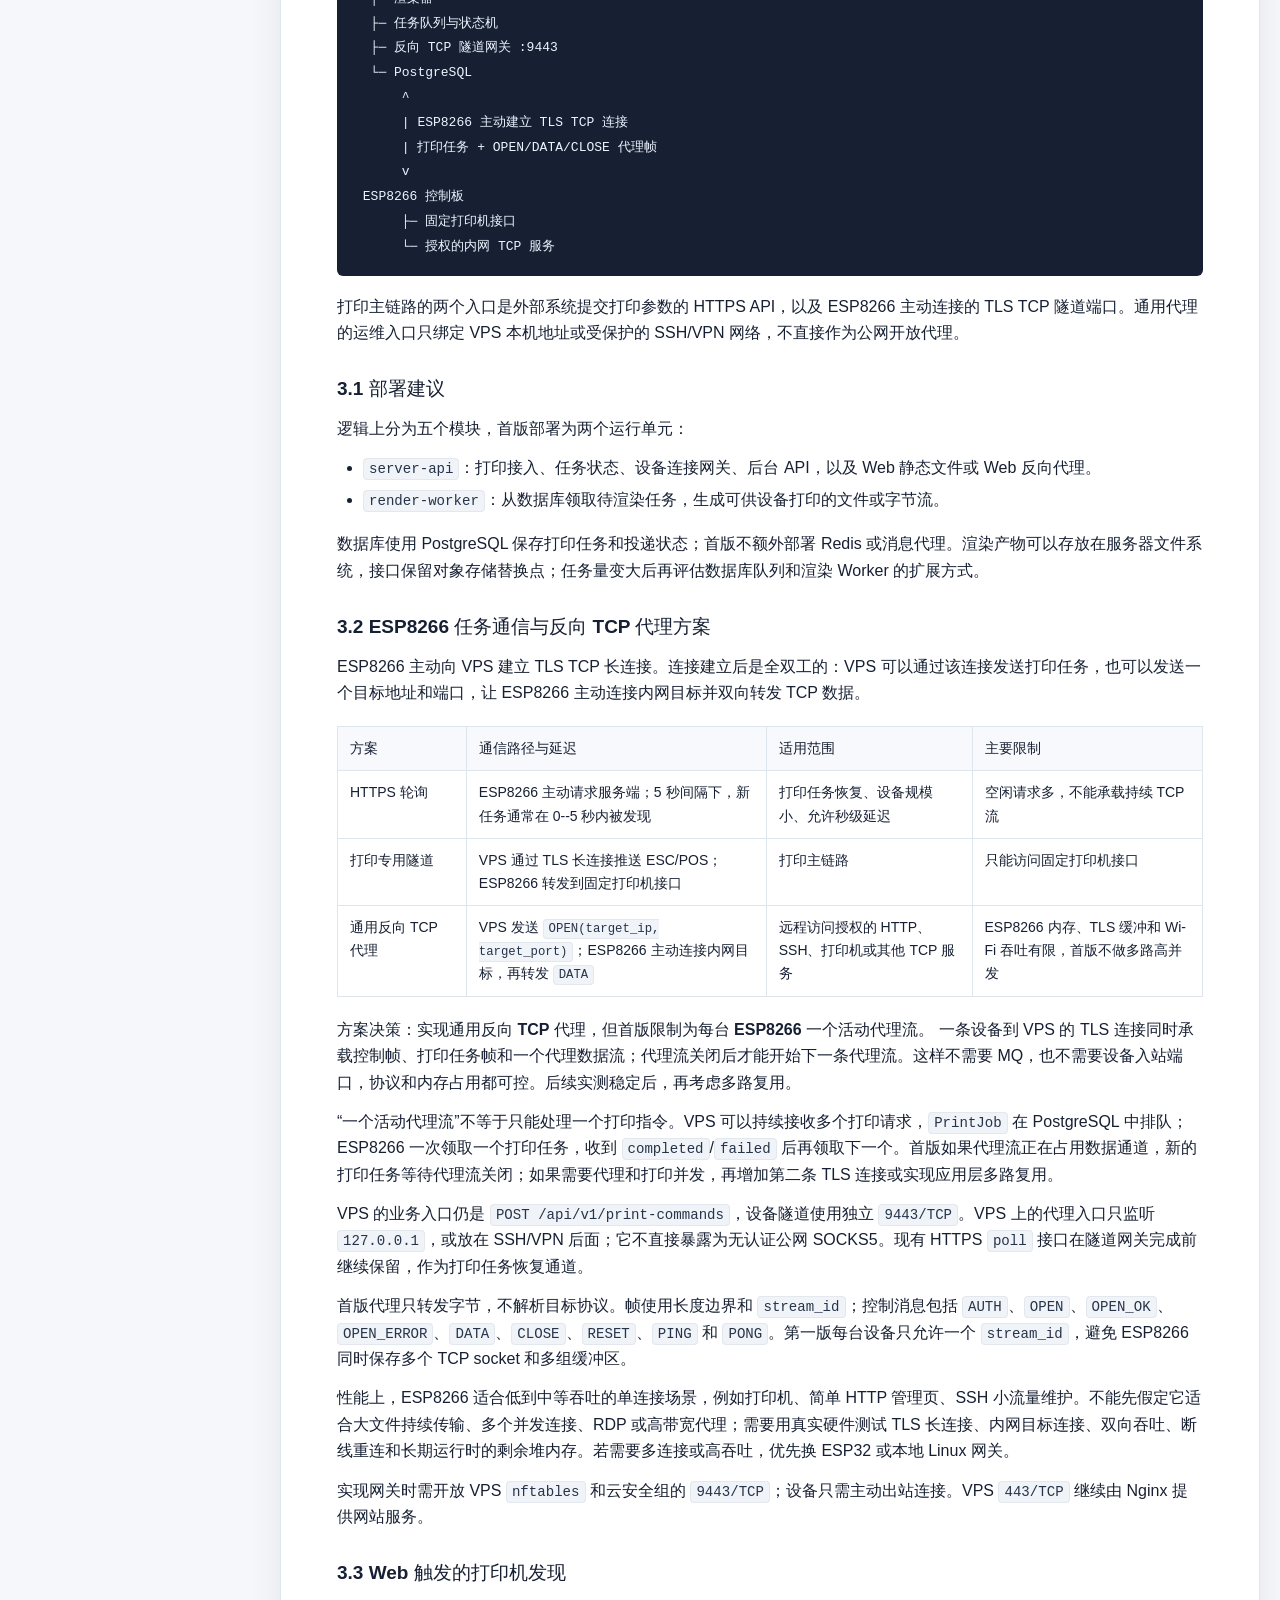
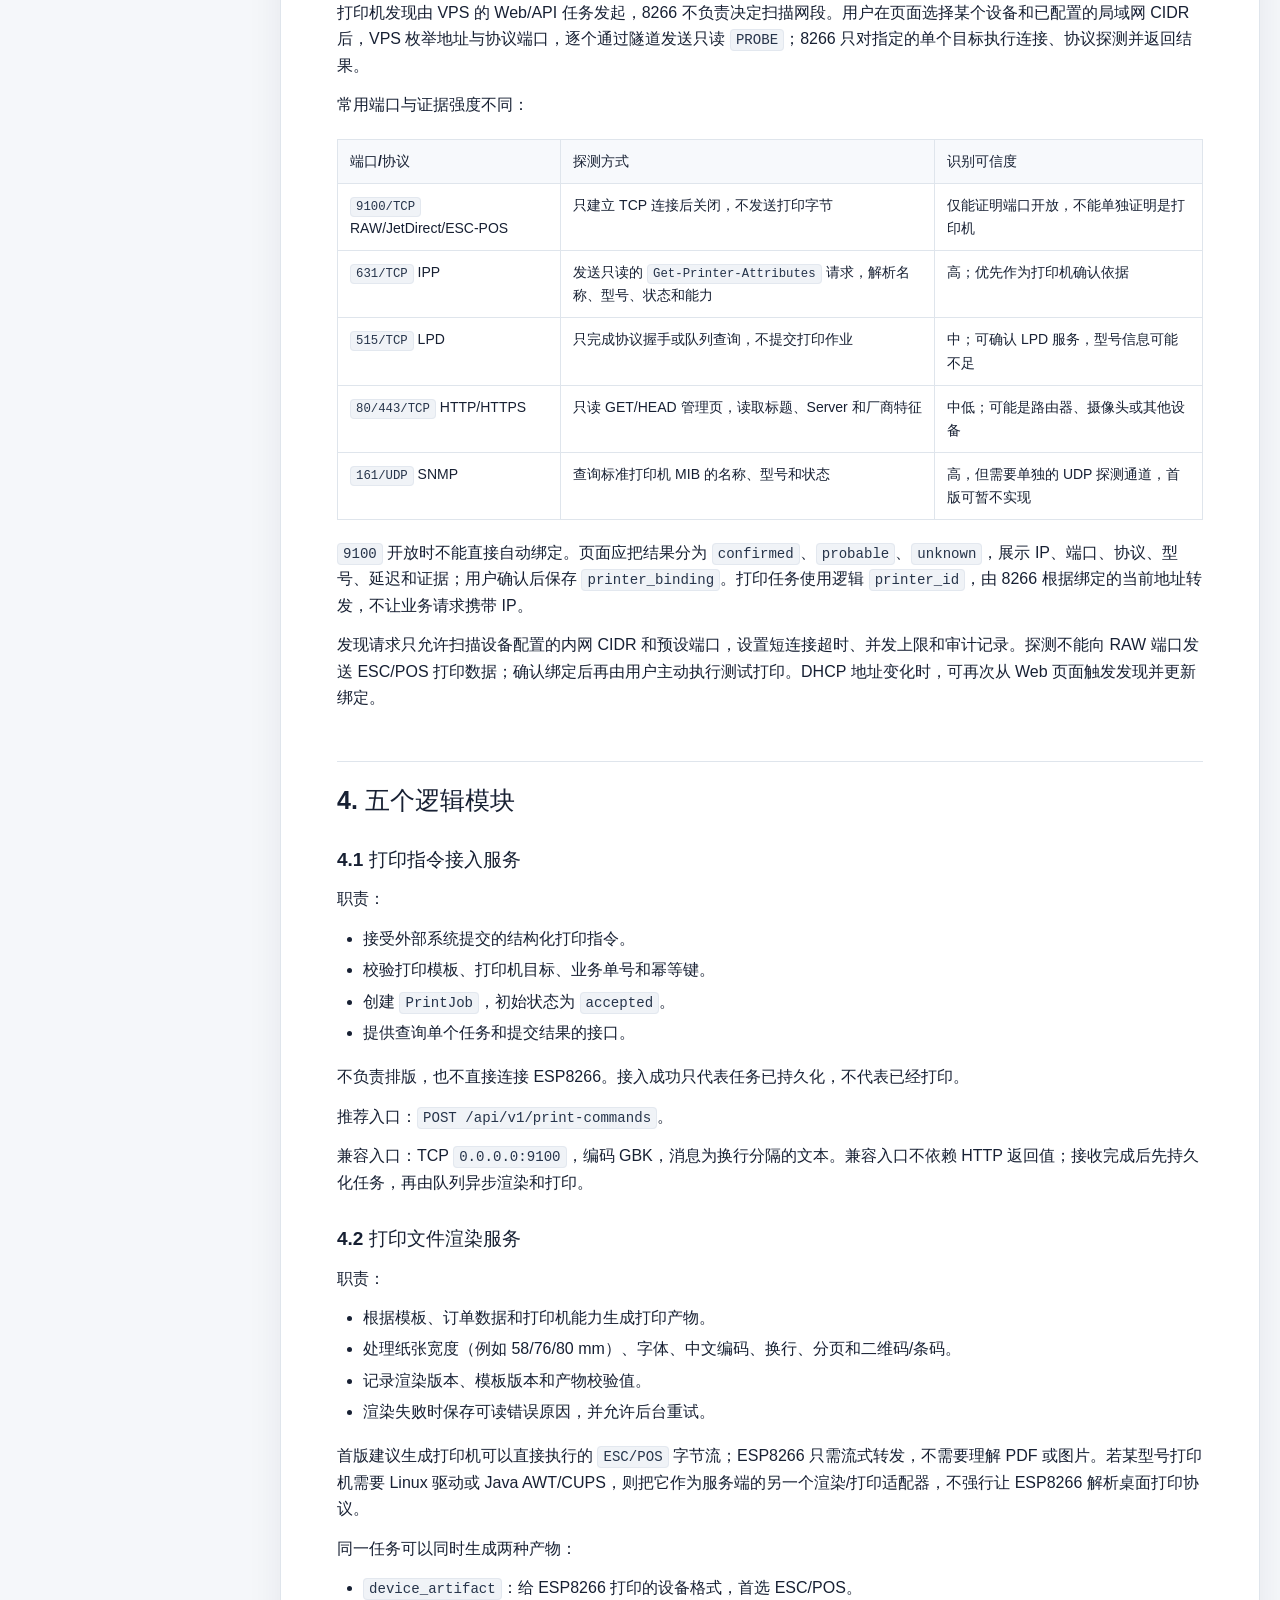
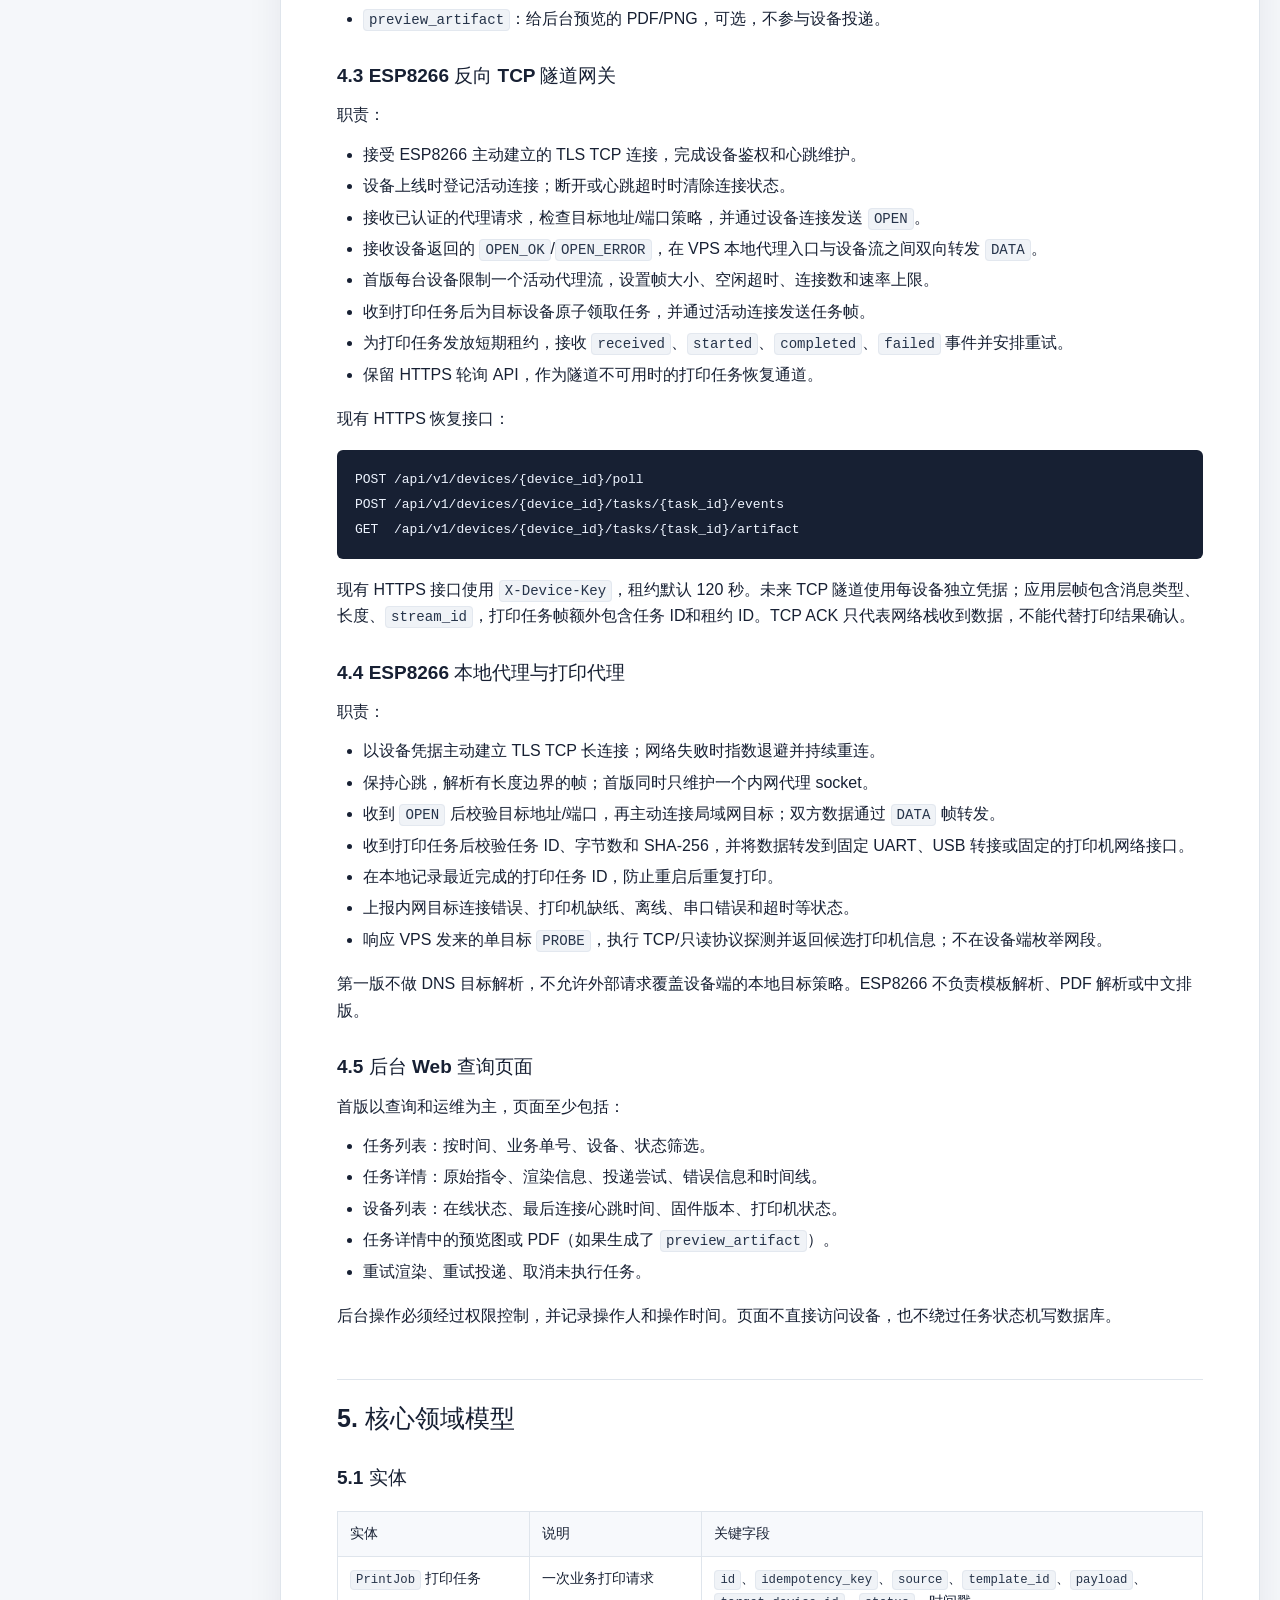
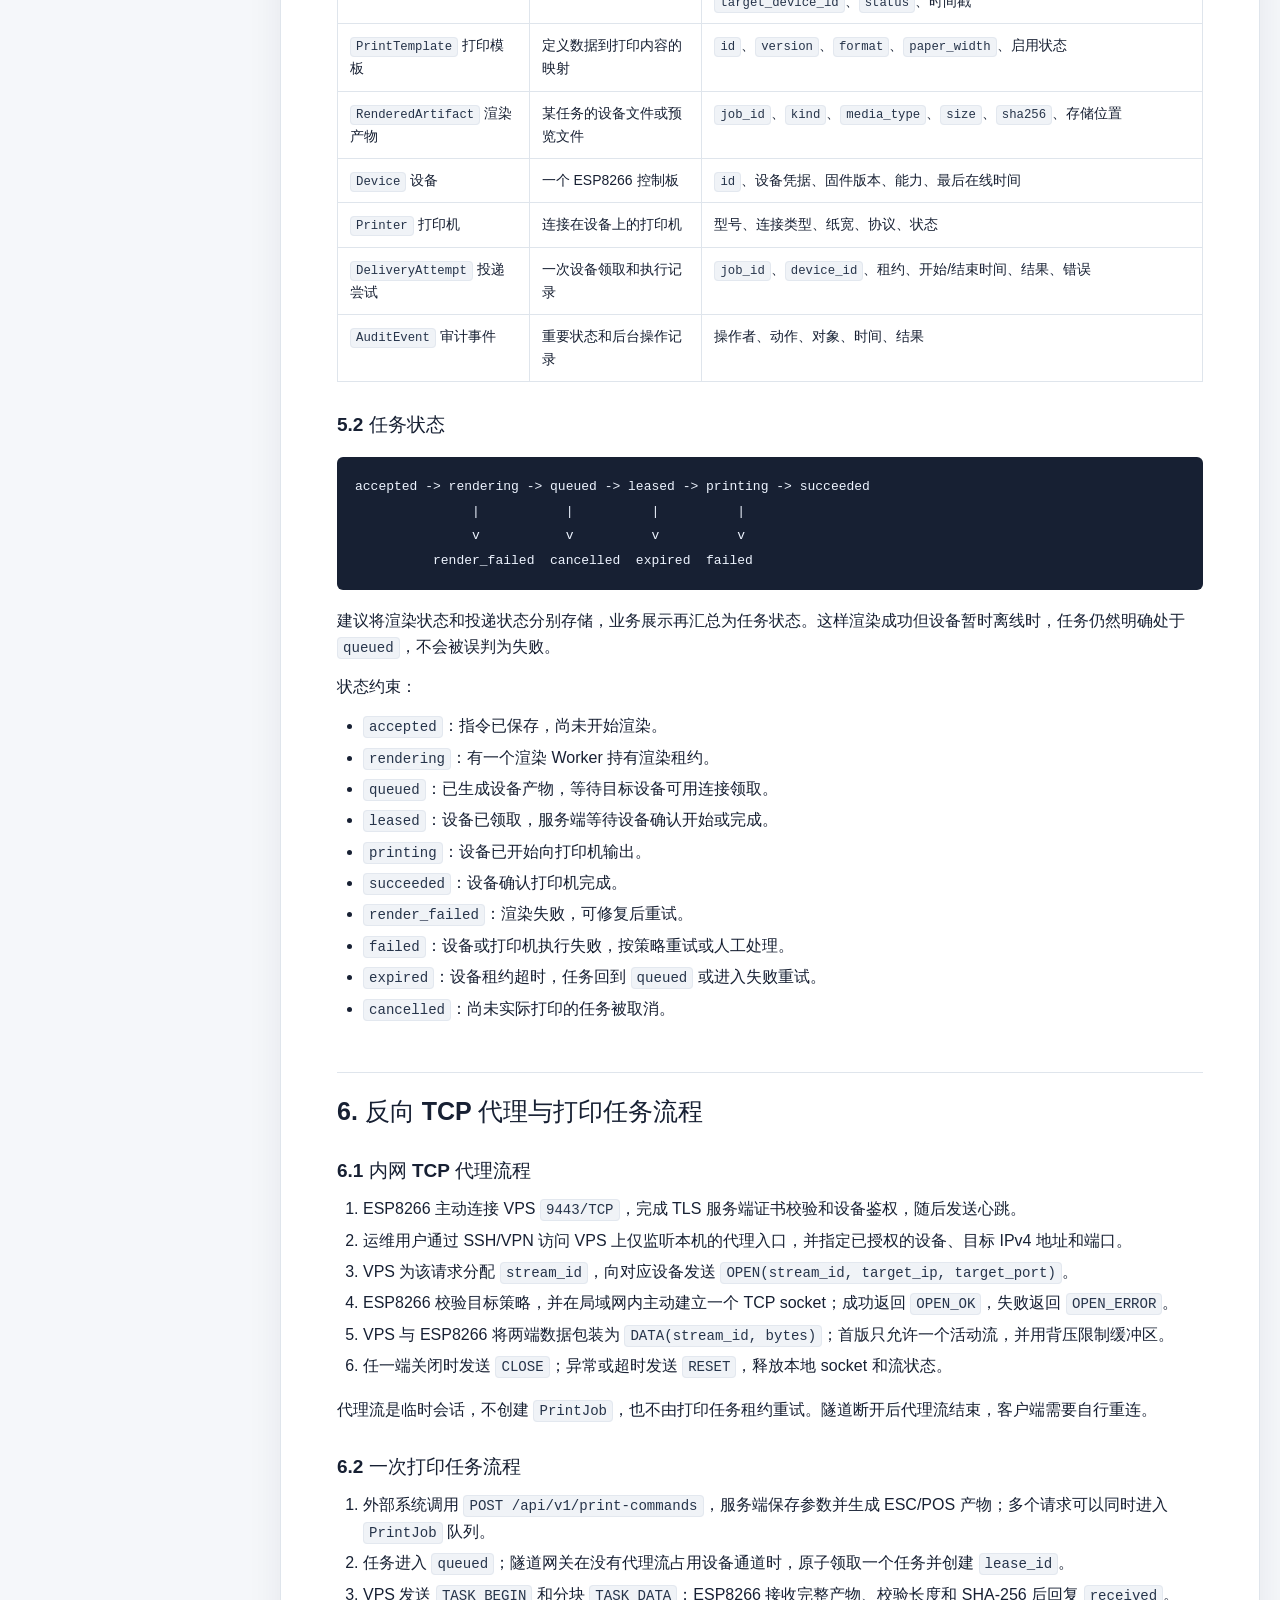
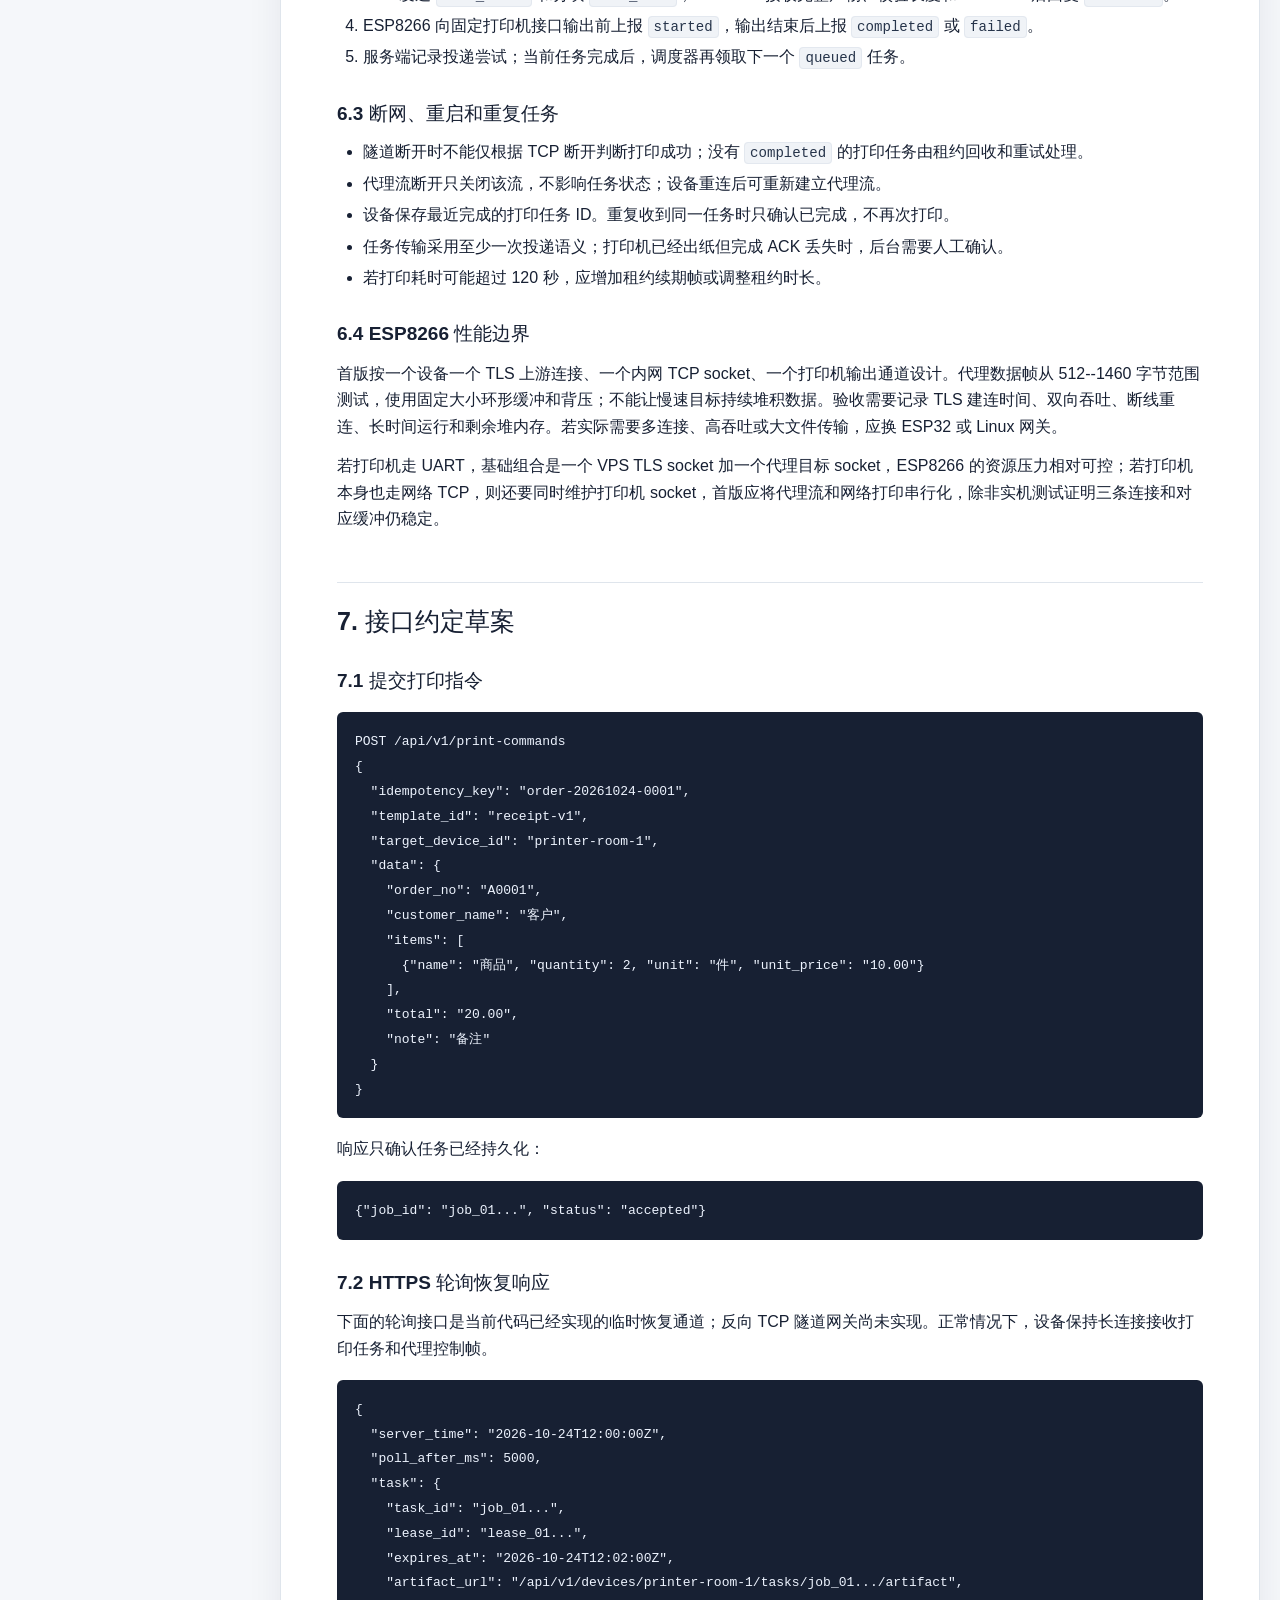
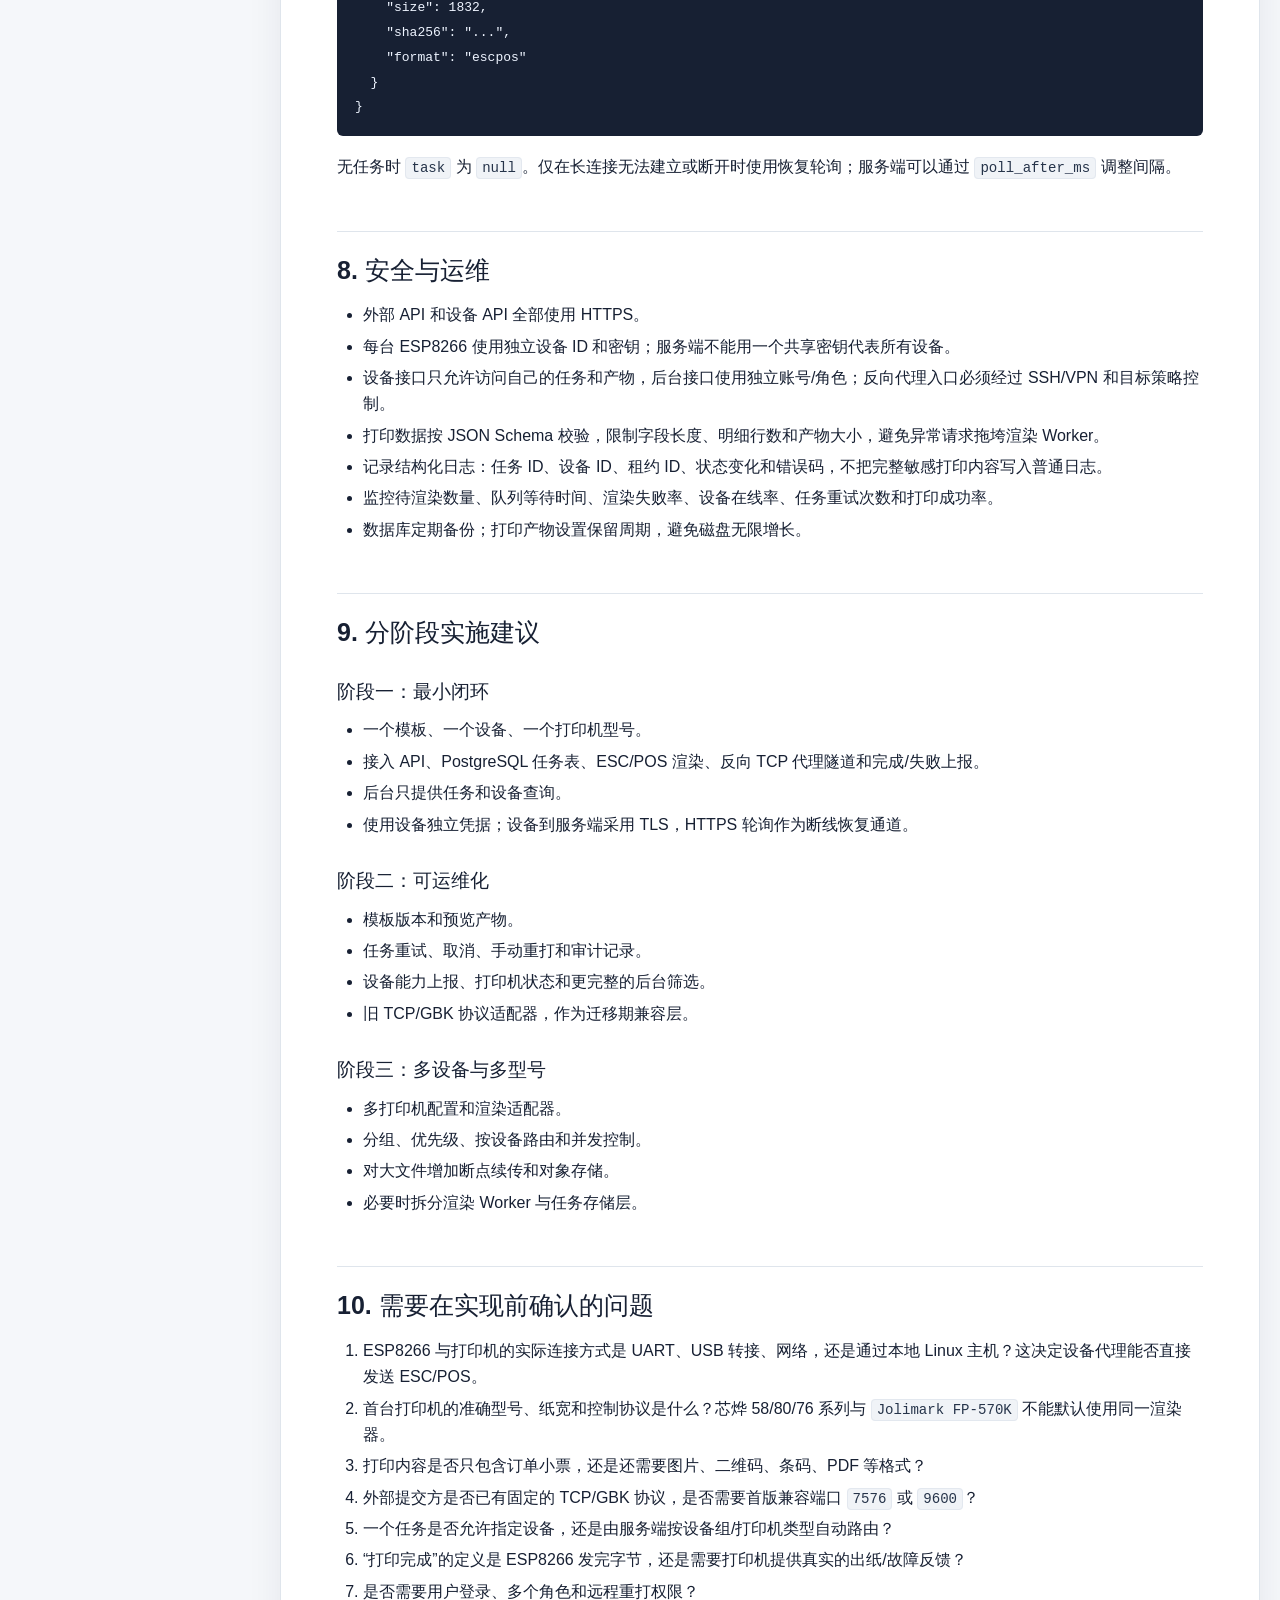
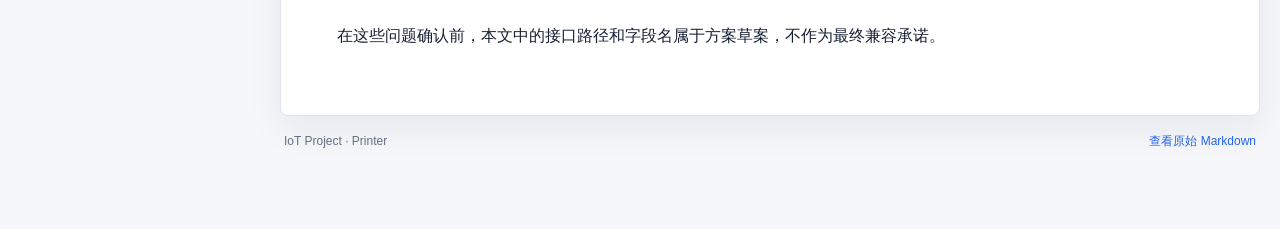
==== commit 74121405: "docs: define VPS-triggered printer discovery" ====
--- a/printer/site/index.html
+++ b/printer/site/index.html
@@ -5,7 +5,7 @@
   <meta name="viewport" content="width=device-width, initial-scale=1">
   <meta name="description" content="ESP8266 远程打印机项目总体架构、任务流程和接口设计。">
   <title>远程打印机项目方案 | IoT Project</title>
-  <link rel="stylesheet" href="styles.css?v=printer-v6">
+  <link rel="stylesheet" href="styles.css?v=printer-v7">
 </head>
 <body>
   <a class="skip-link" href="#main-content">跳到正文</a>
@@ -20,7 +20,7 @@
       </a>
       <div class="header-actions">
         <span class="status-dot" aria-hidden="true"></span>
-        <span class="status-label">方案文档 · v0.6</span>
+        <span class="status-label">方案文档 · v0.7</span>
         <a class="download-link" href="方案.md" download>下载 Markdown</a>
       </div>
     </div>
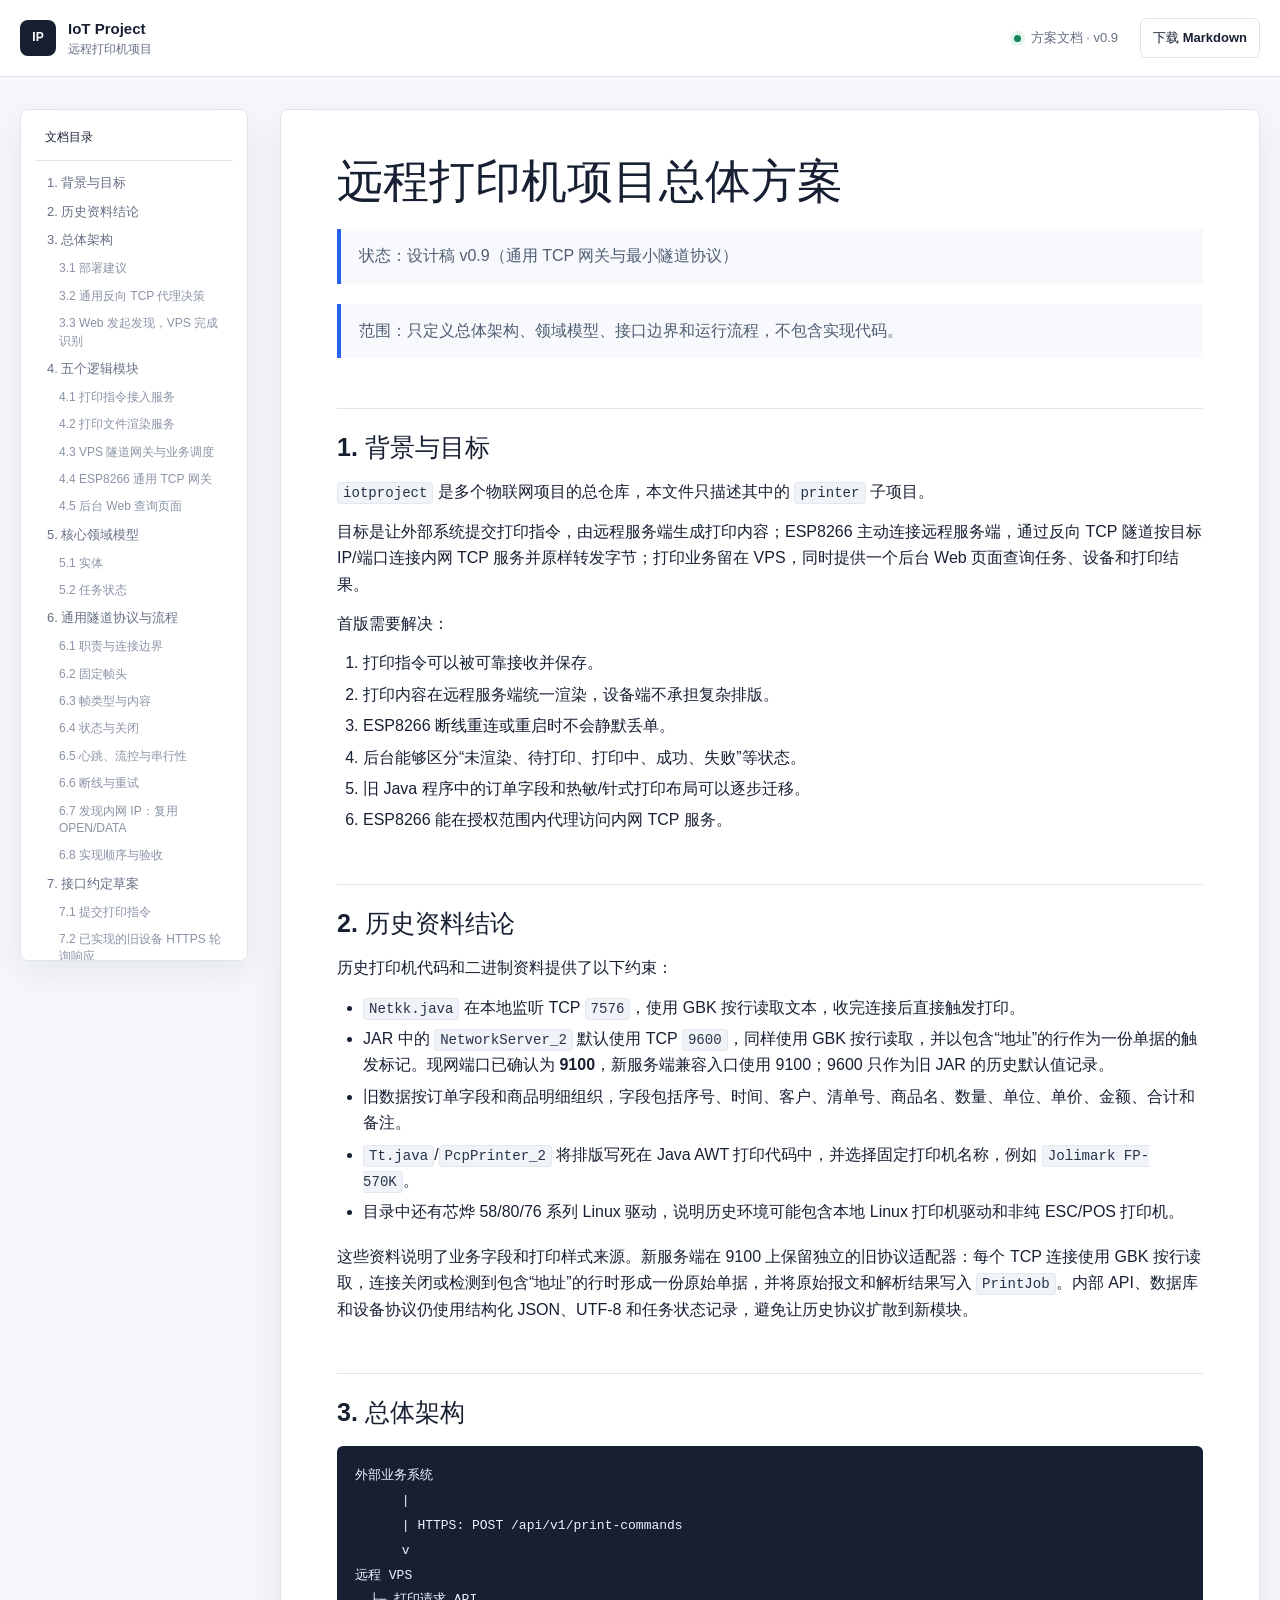
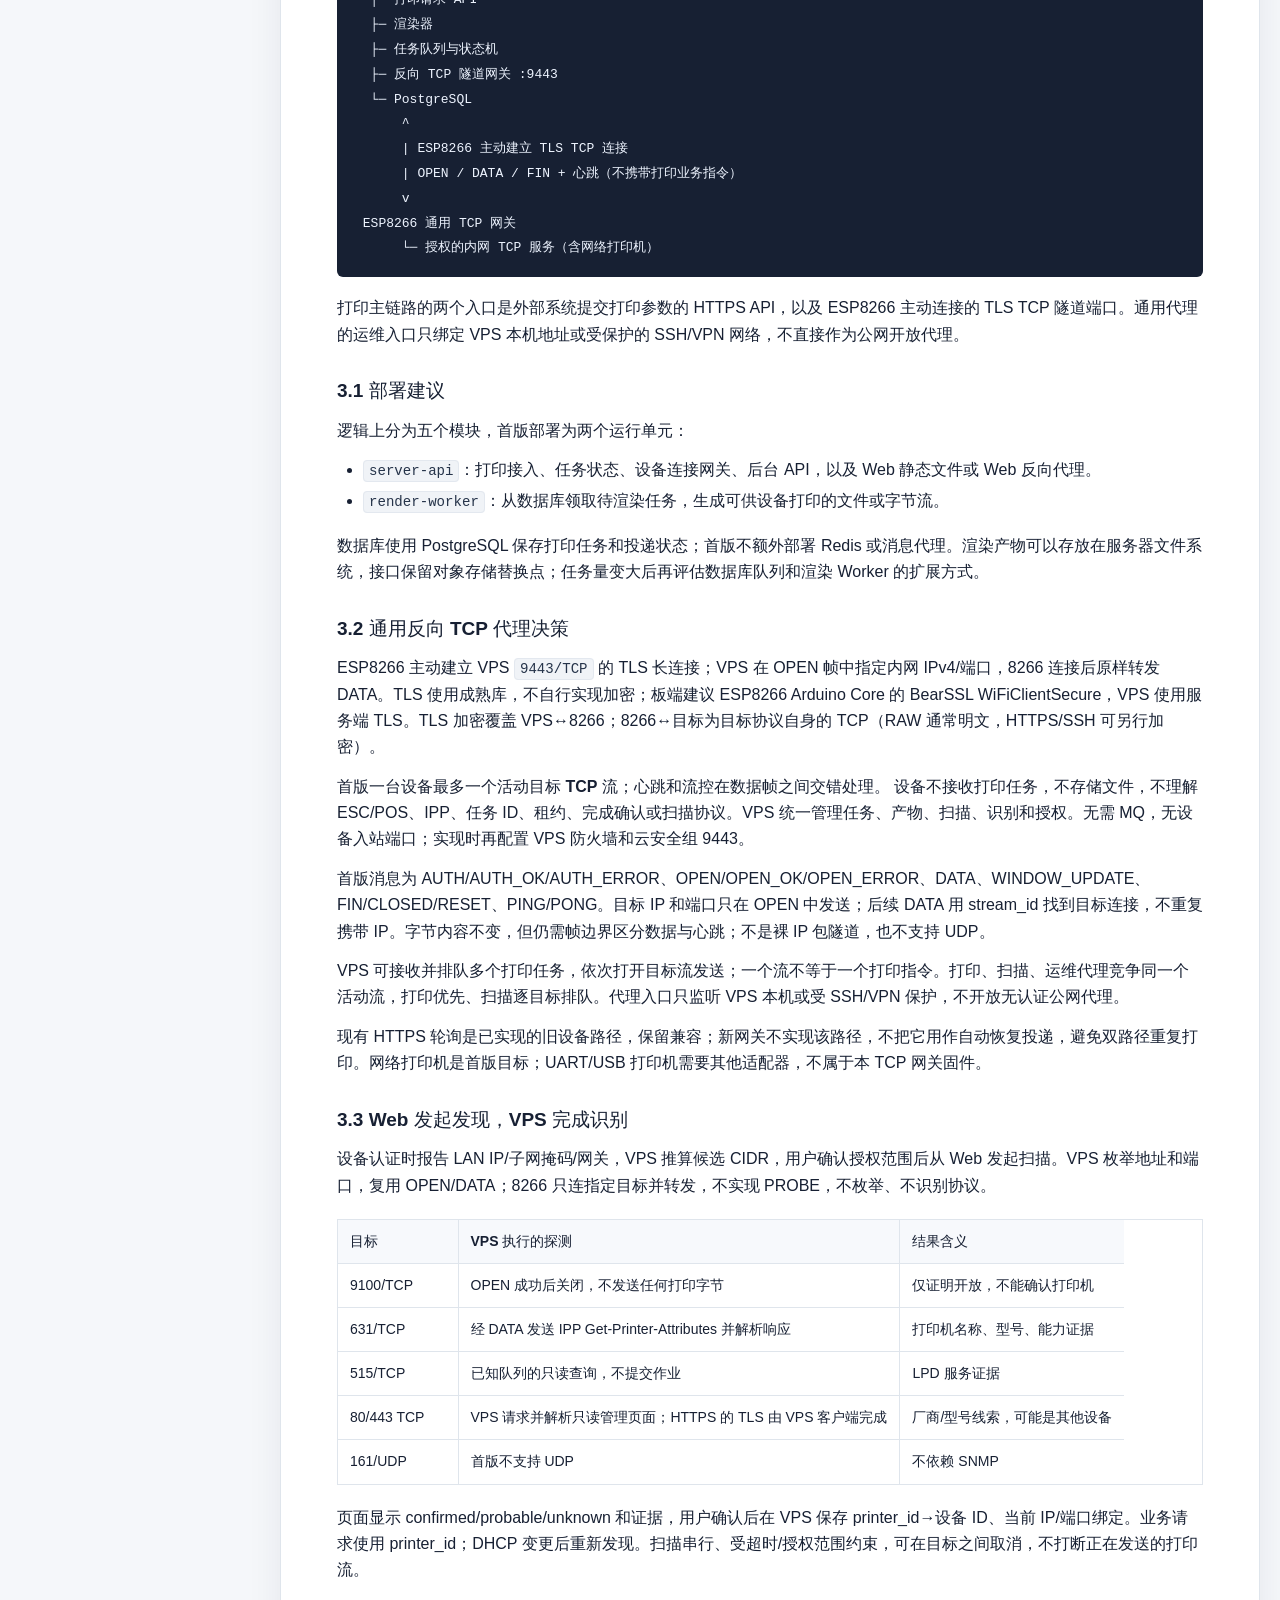
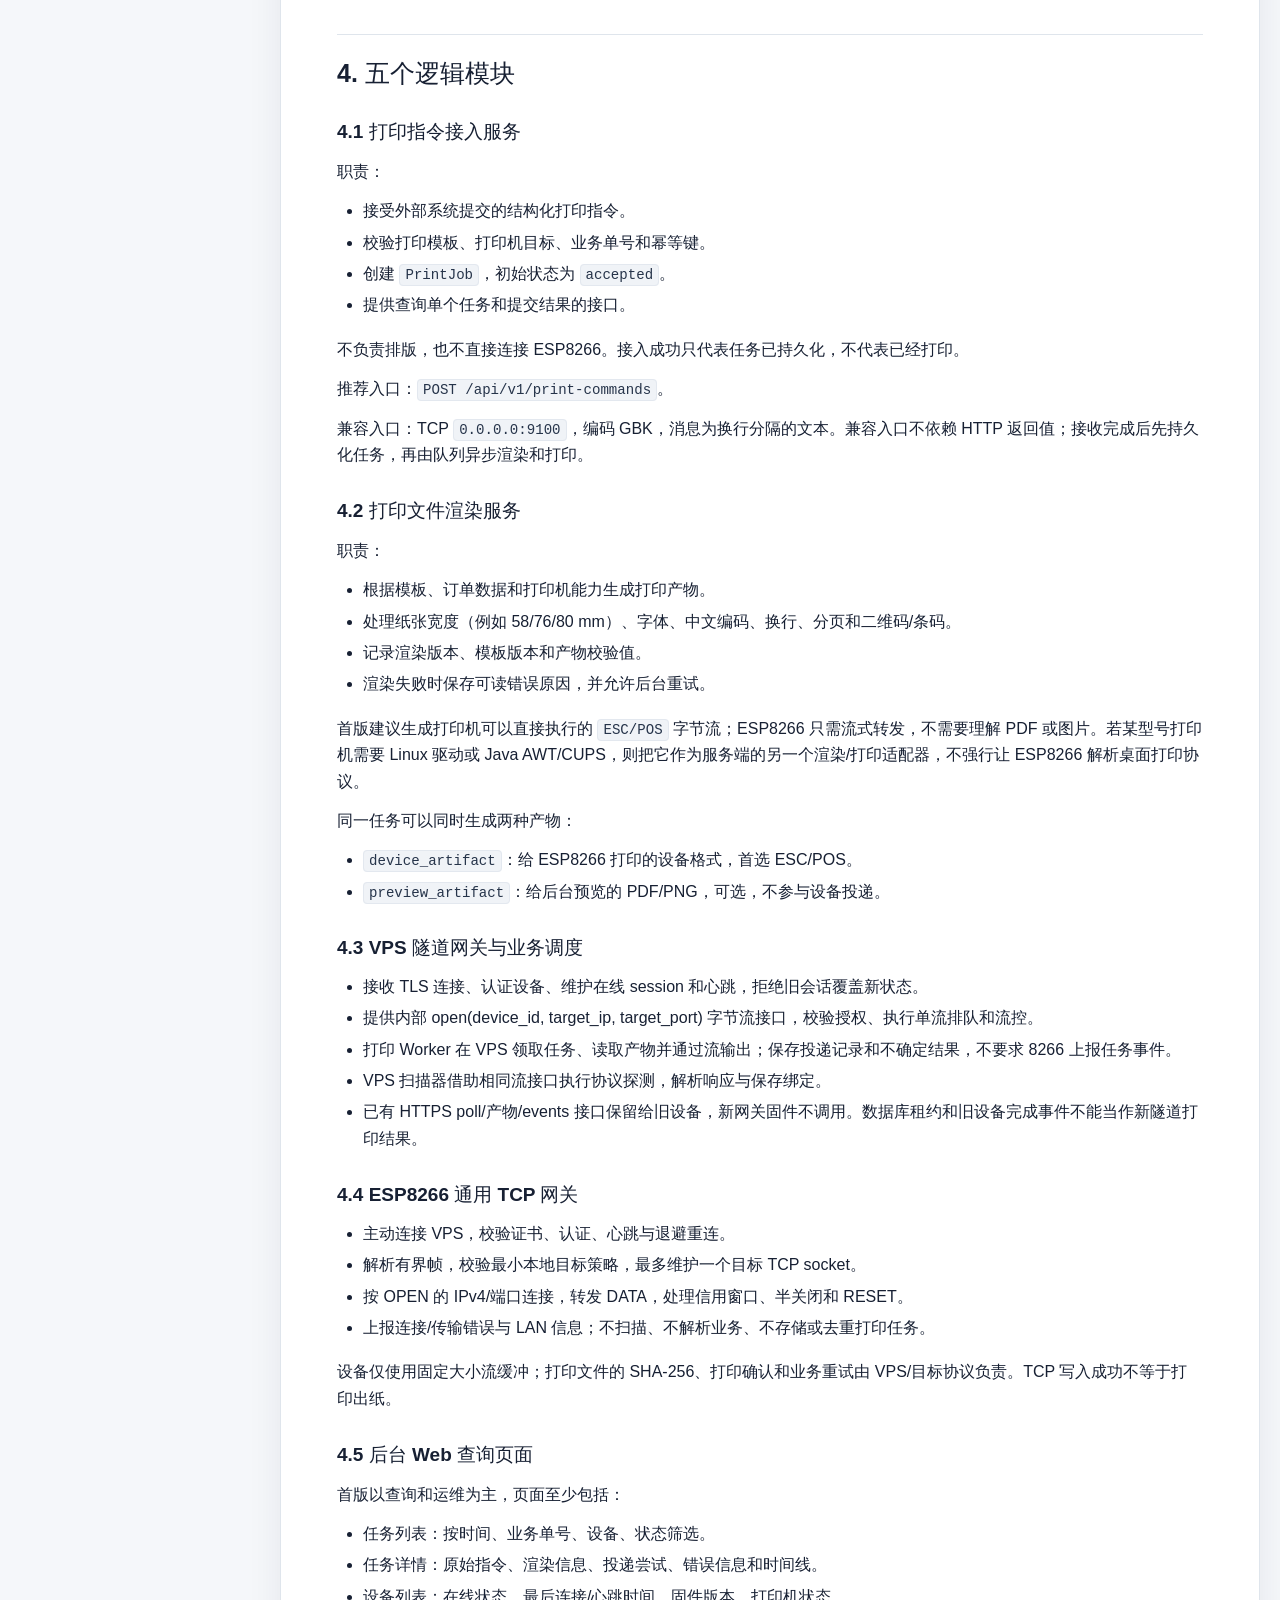
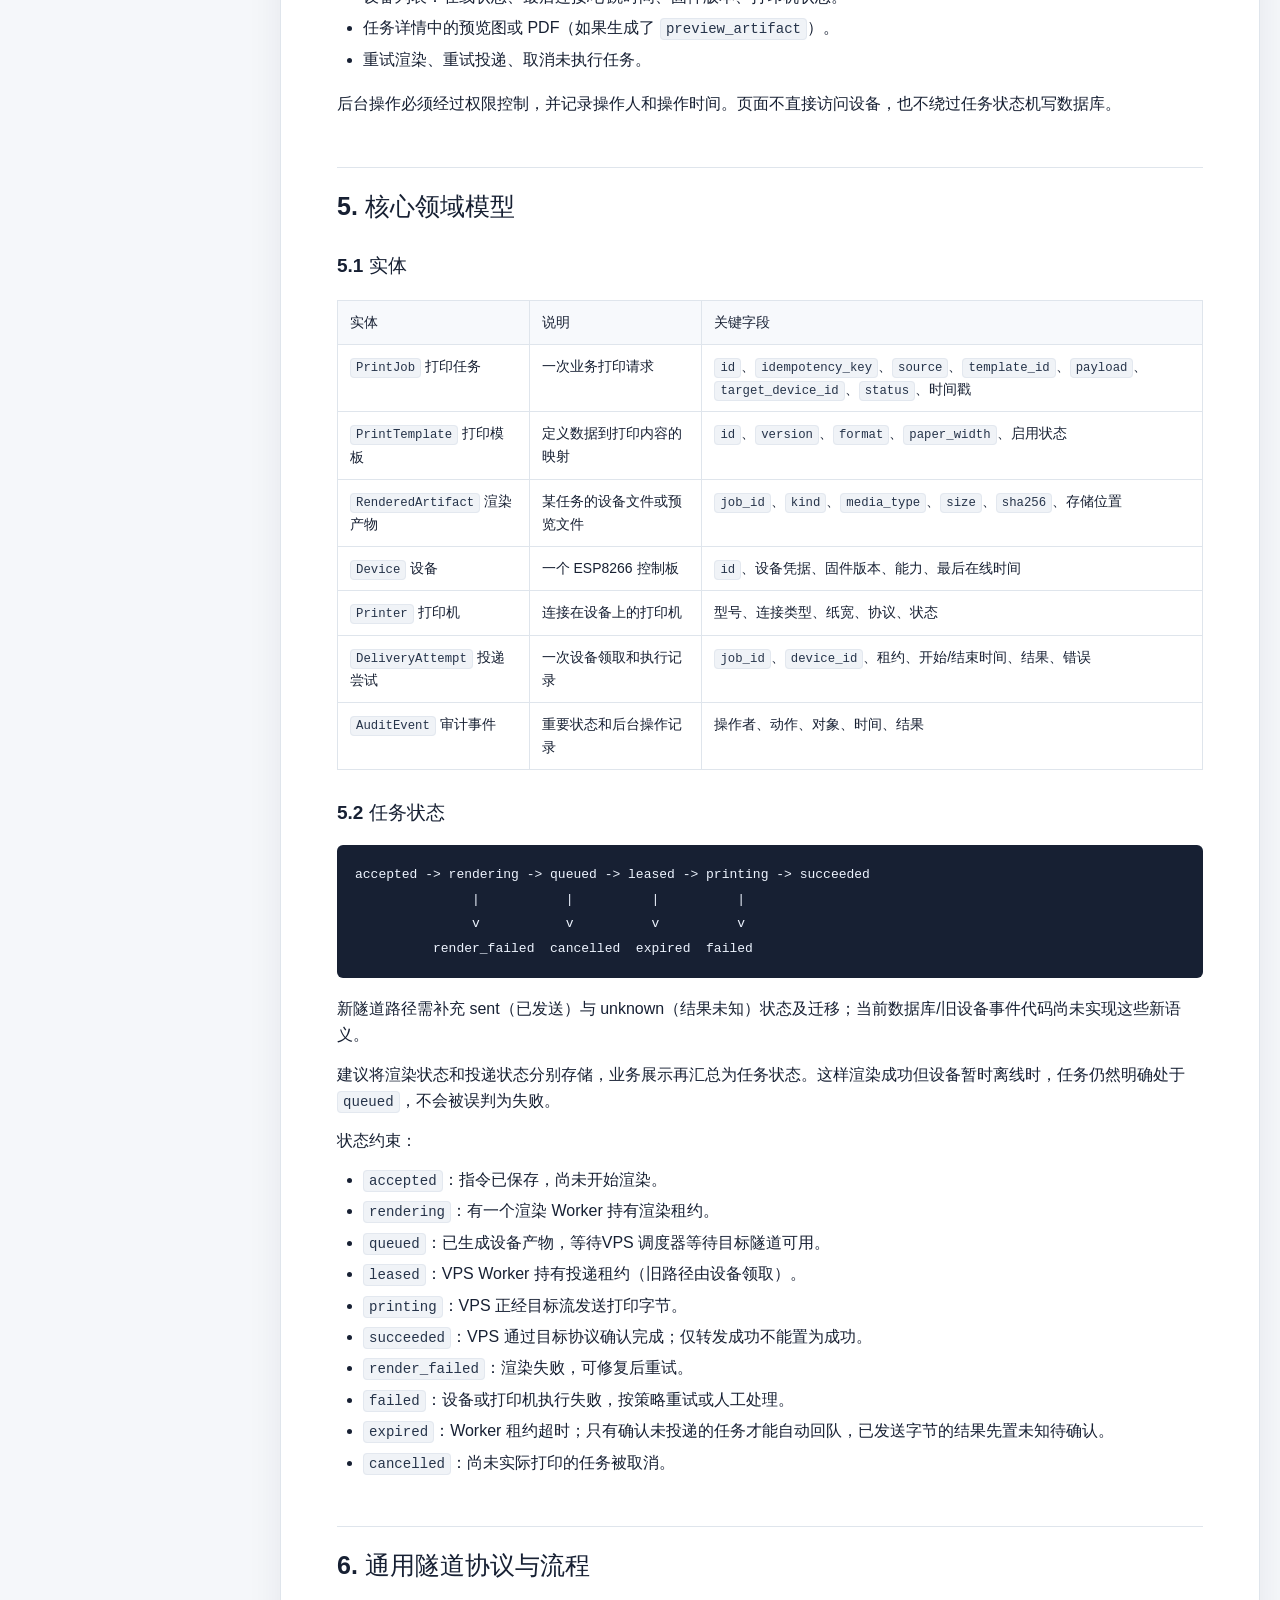
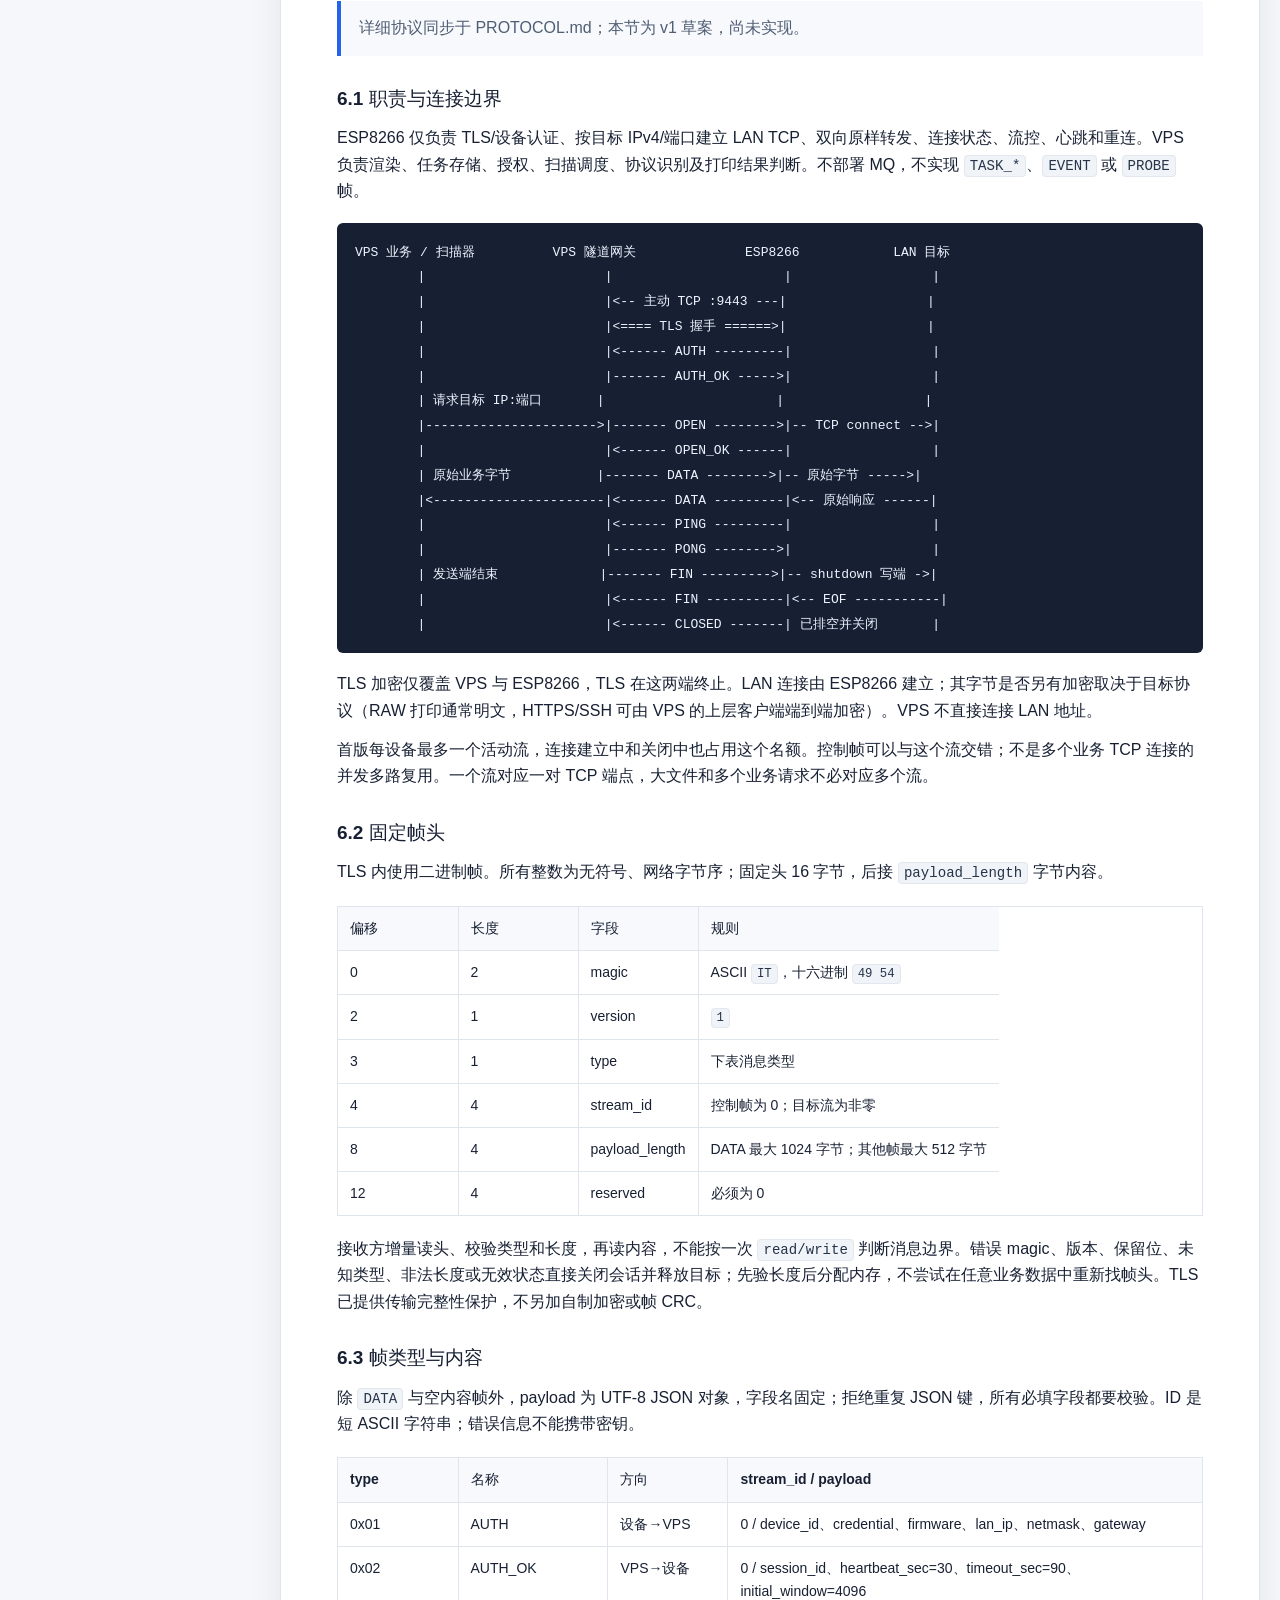
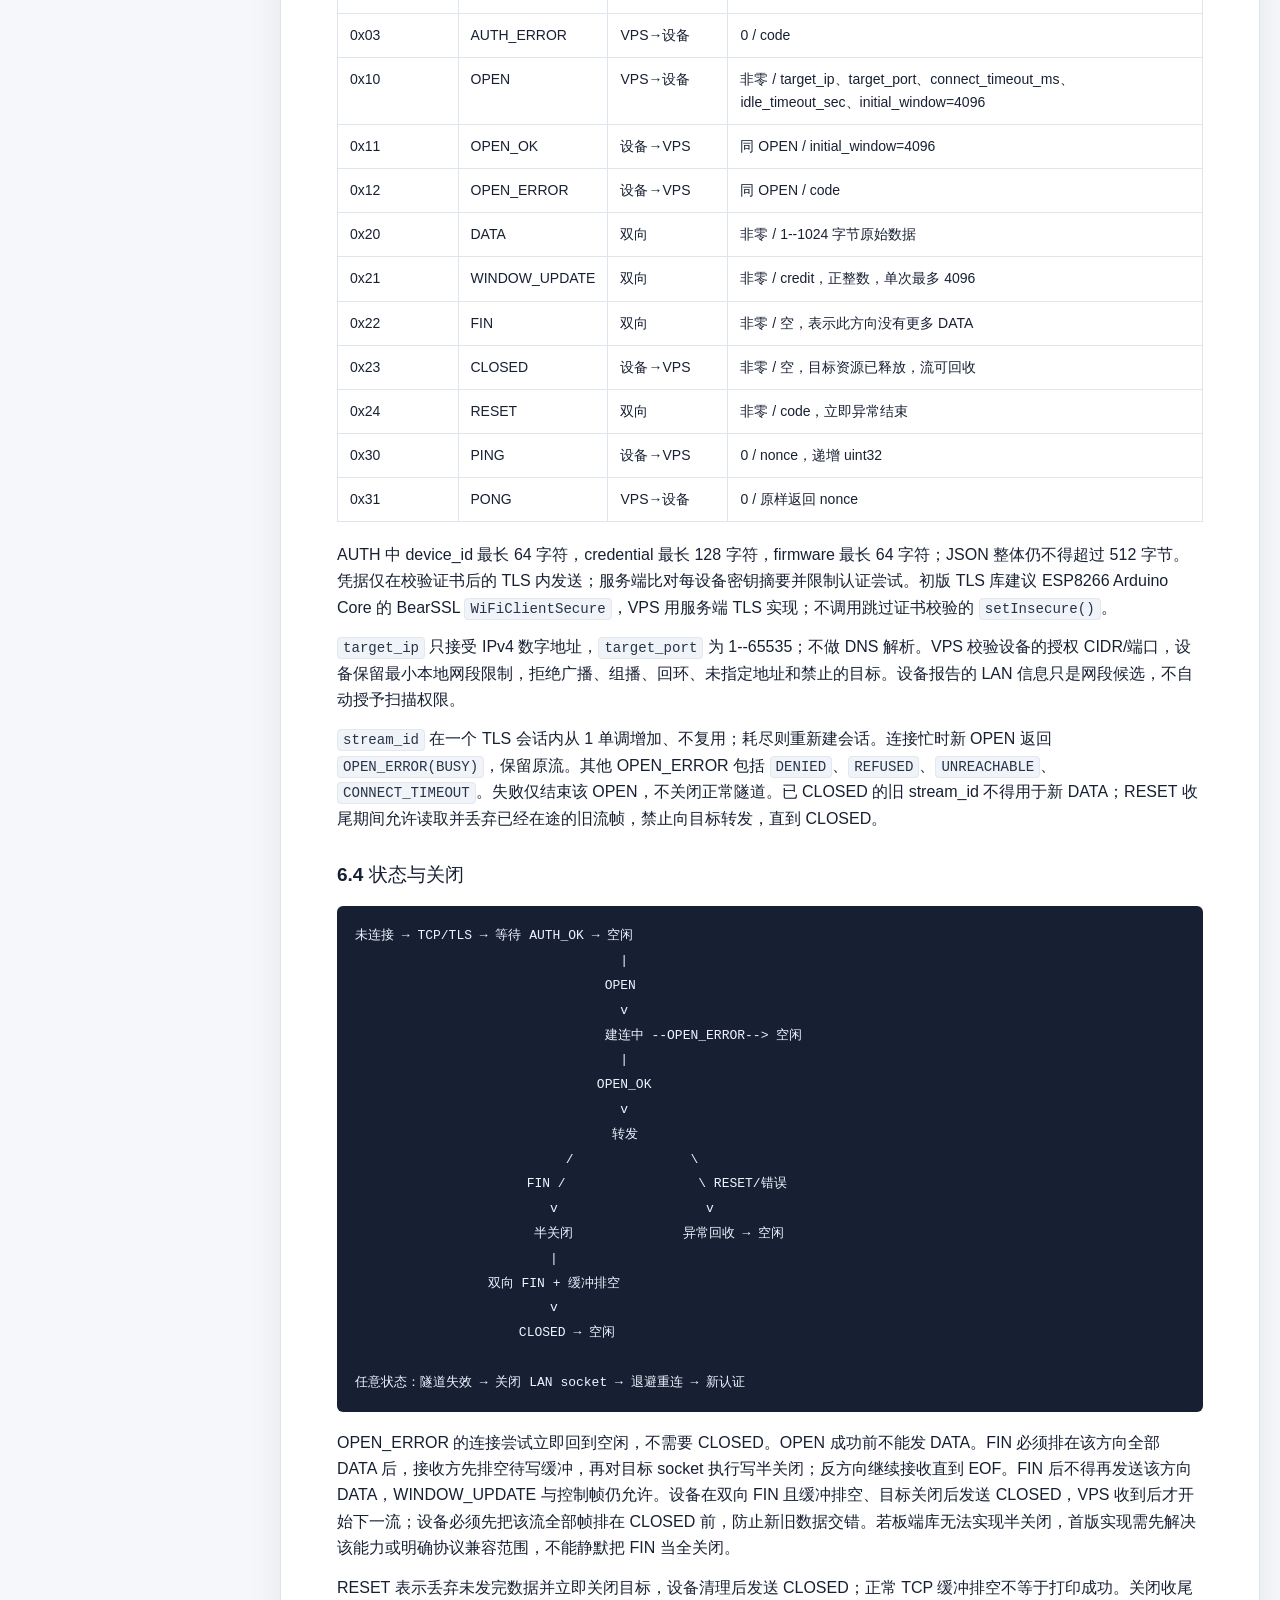
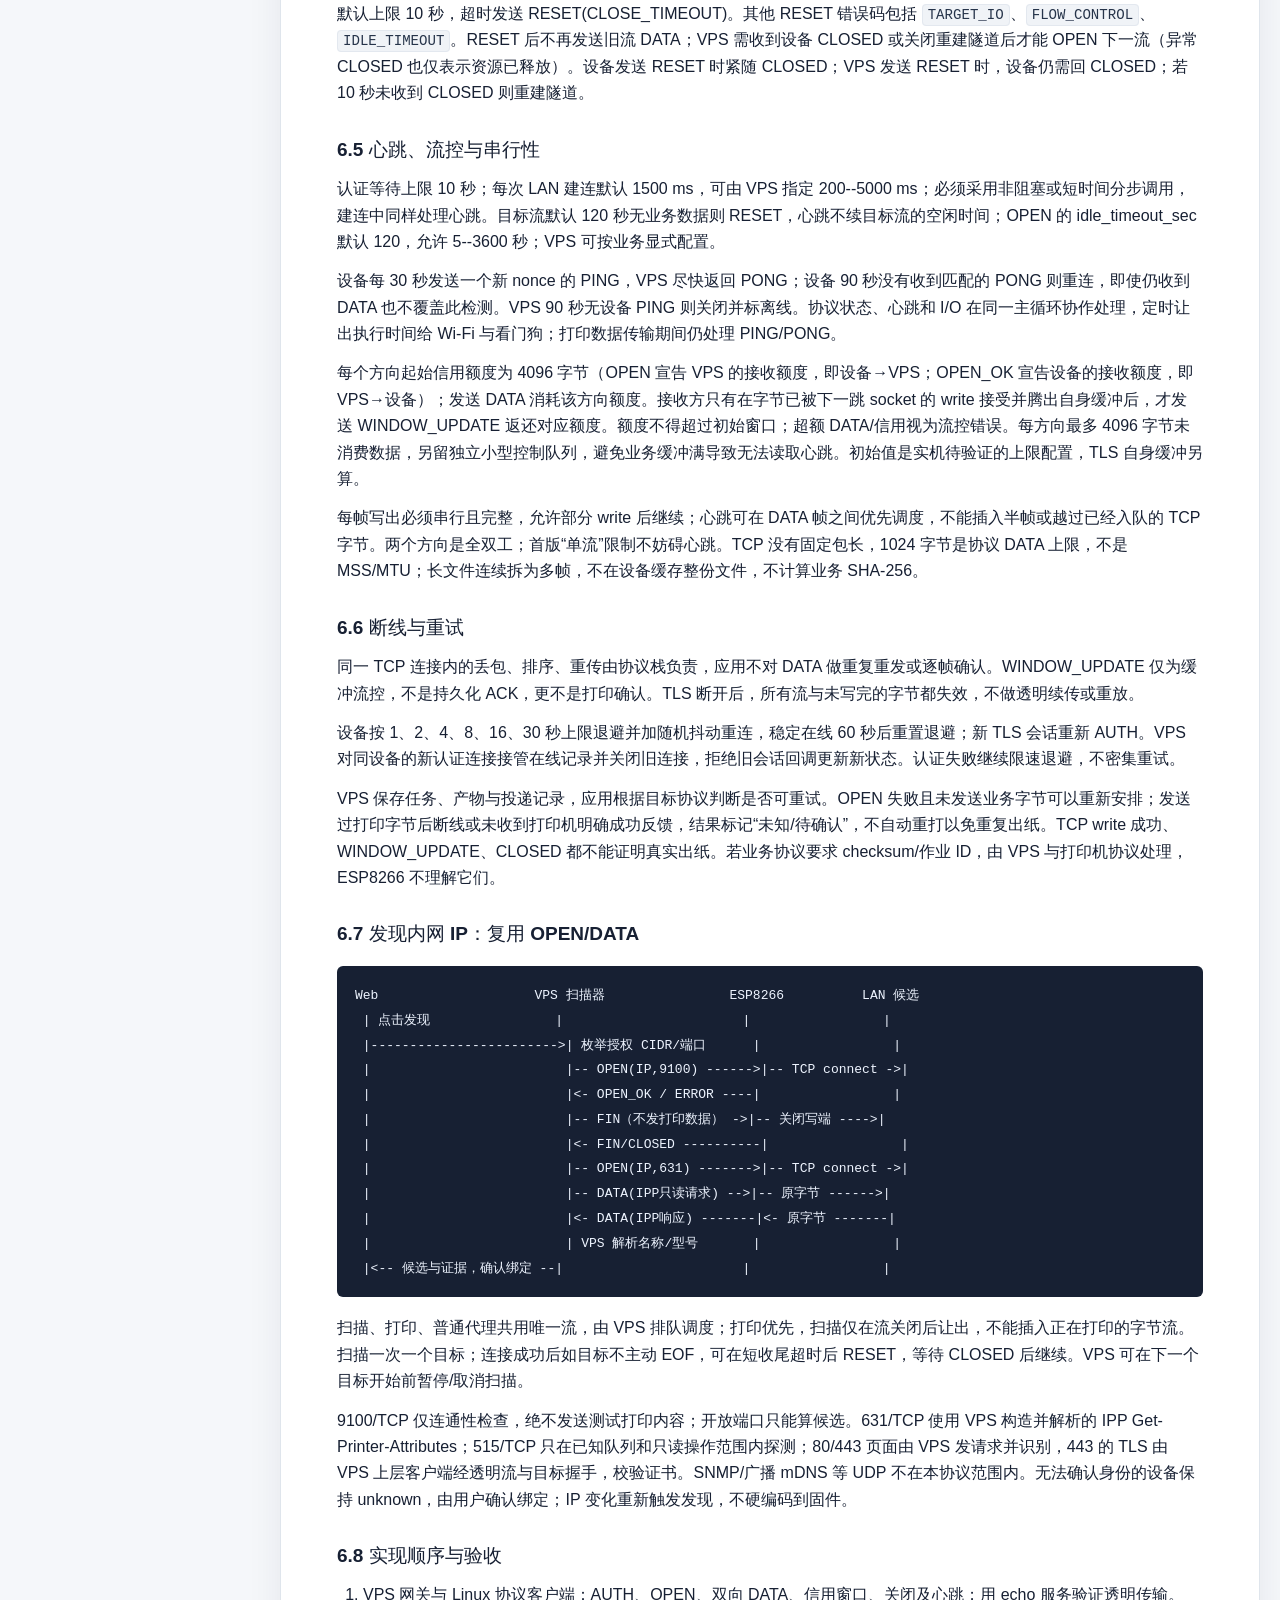
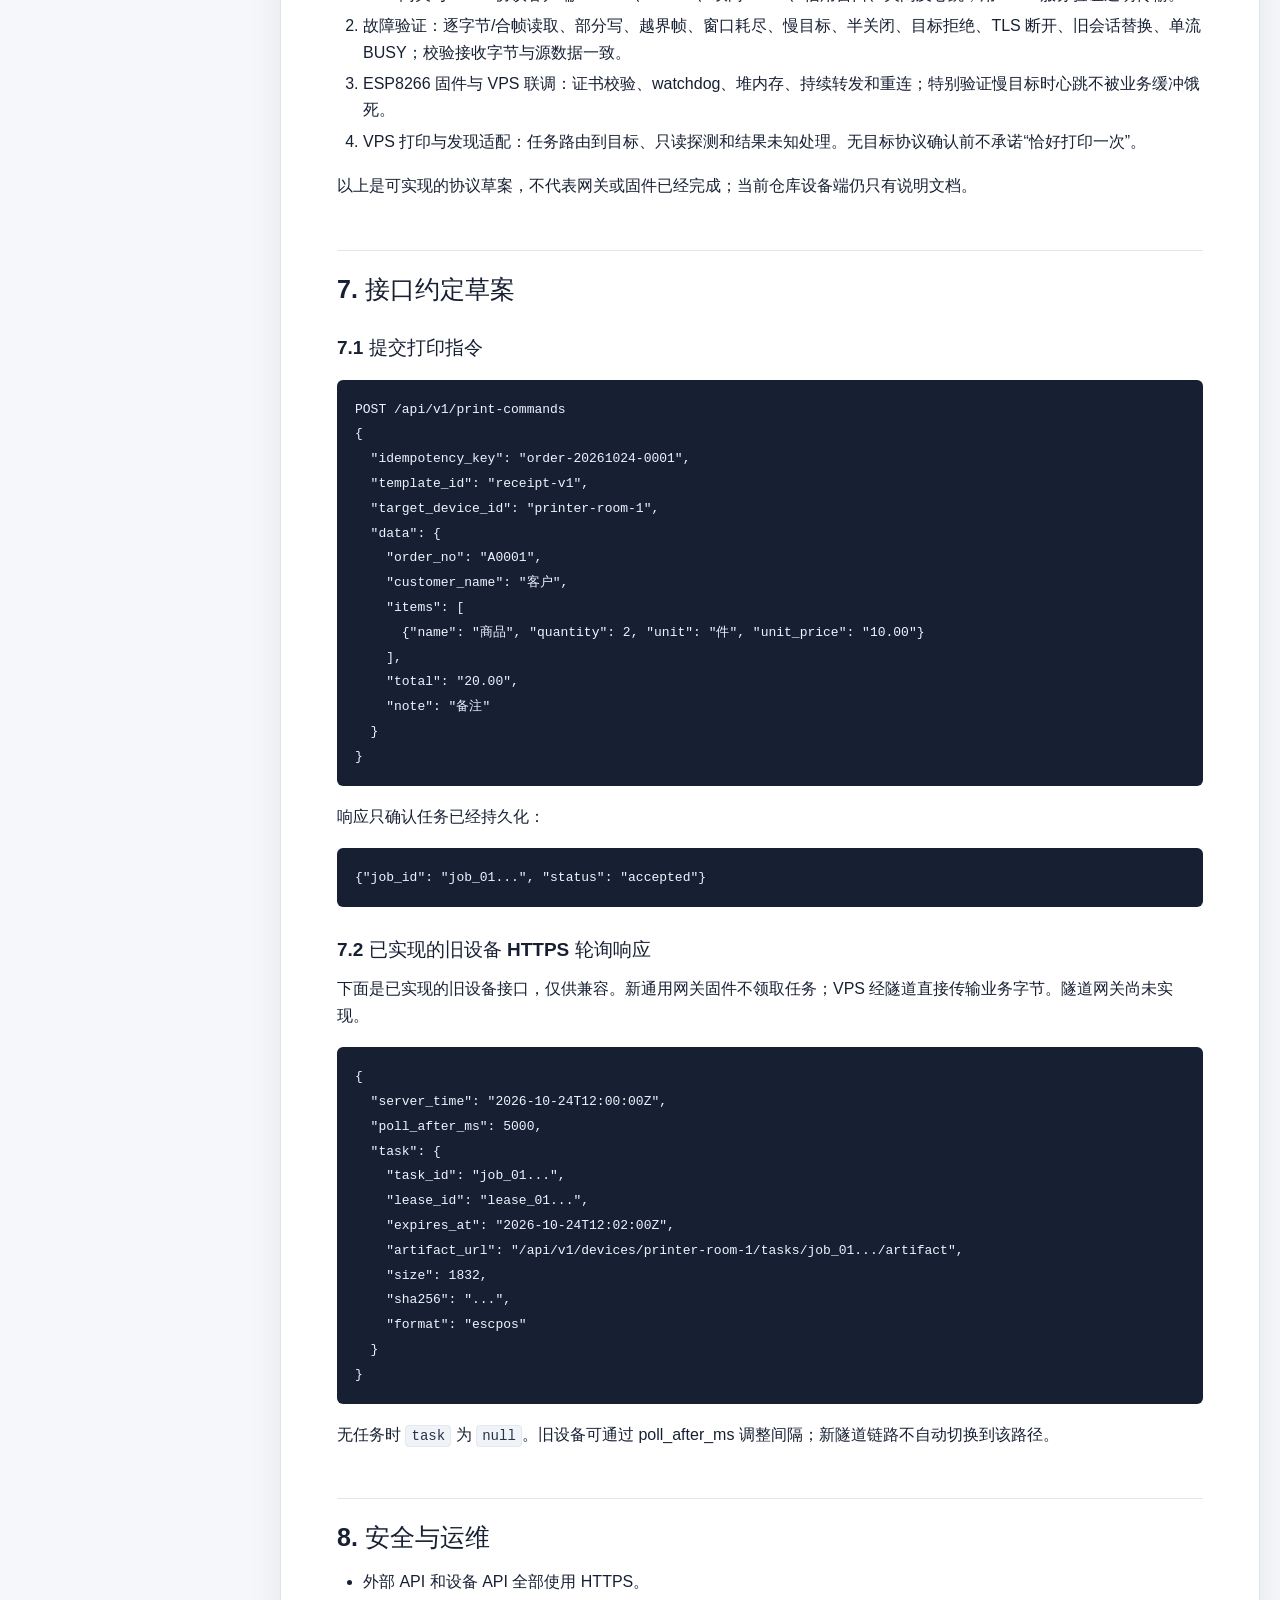
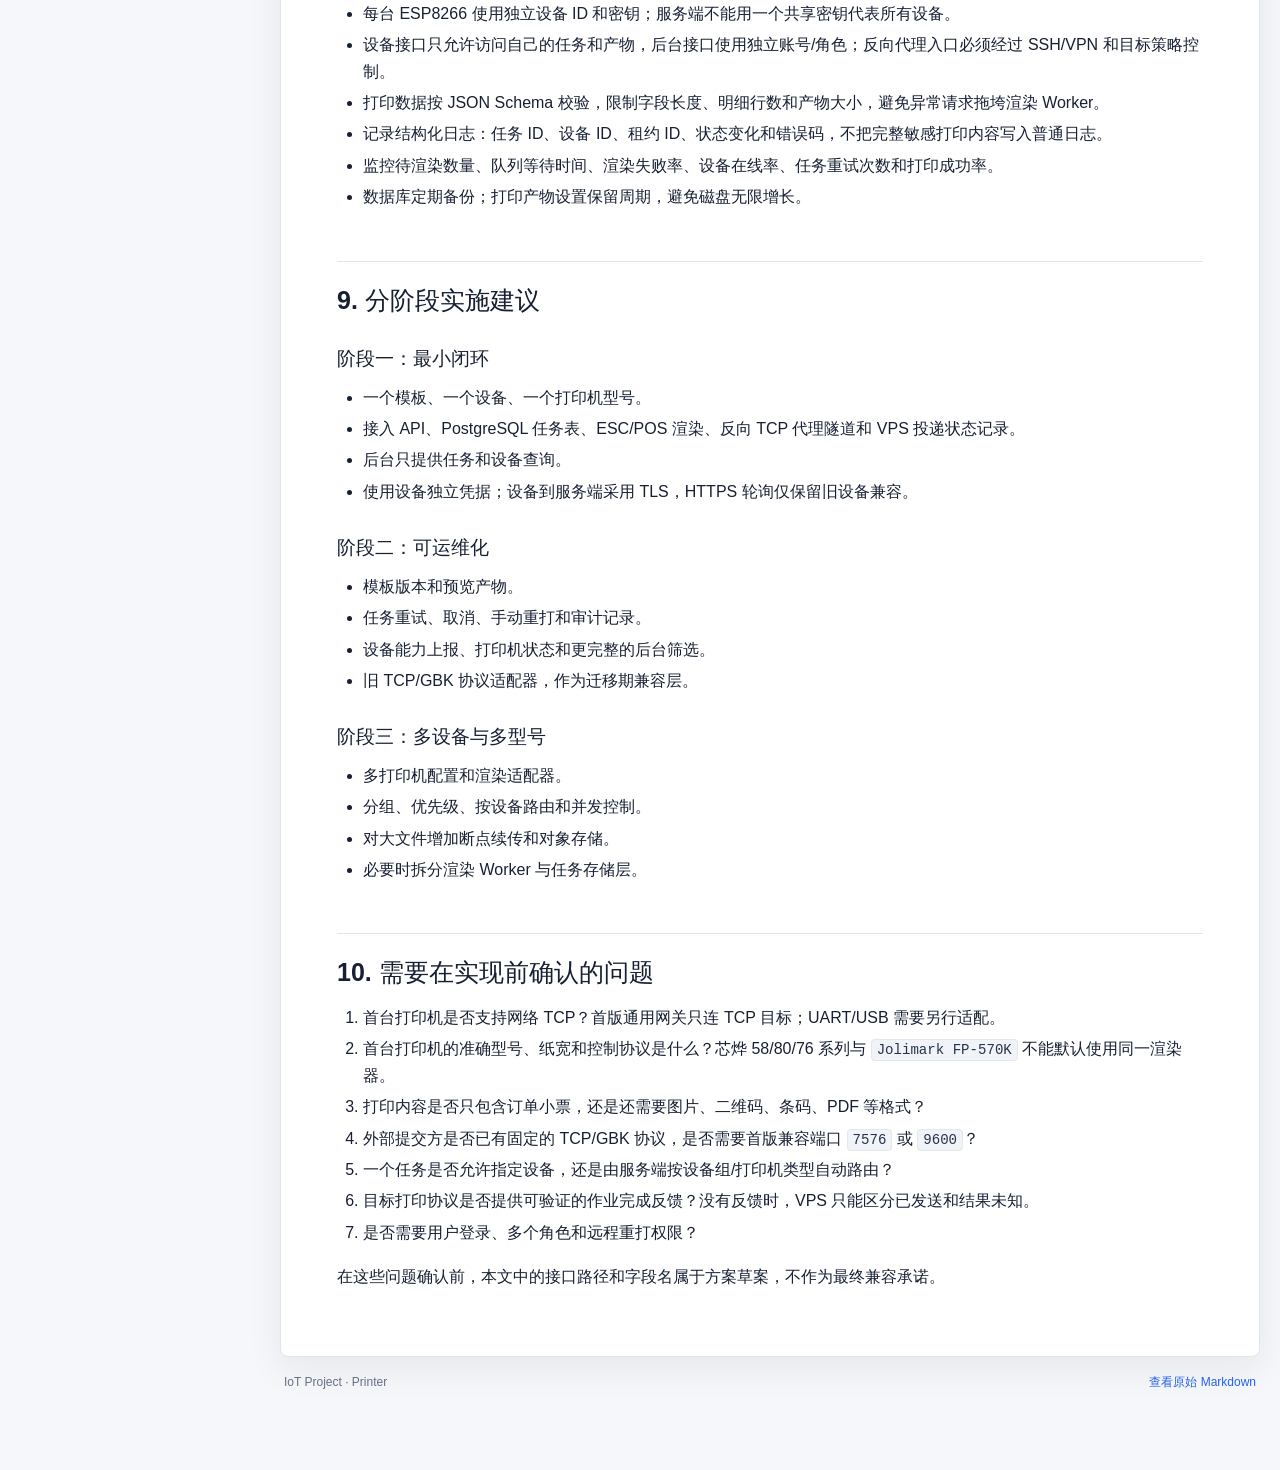
==== commit ec2afd76: "docs: specify minimal reverse TCP tunnel protocol v1" ====
--- a/printer/site/index.html
+++ b/printer/site/index.html
@@ -5,7 +5,7 @@
   <meta name="viewport" content="width=device-width, initial-scale=1">
   <meta name="description" content="ESP8266 远程打印机项目总体架构、任务流程和接口设计。">
   <title>远程打印机项目方案 | IoT Project</title>
-  <link rel="stylesheet" href="styles.css?v=printer-v7">
+  <link rel="stylesheet" href="styles.css?v=printer-v9">
 </head>
 <body>
   <a class="skip-link" href="#main-content">跳到正文</a>
@@ -20,7 +20,7 @@
       </a>
       <div class="header-actions">
         <span class="status-dot" aria-hidden="true"></span>
-        <span class="status-label">方案文档 · v0.7</span>
+        <span class="status-label">方案文档 · v0.9</span>
         <a class="download-link" href="方案.md" download>下载 Markdown</a>
       </div>
     </div>
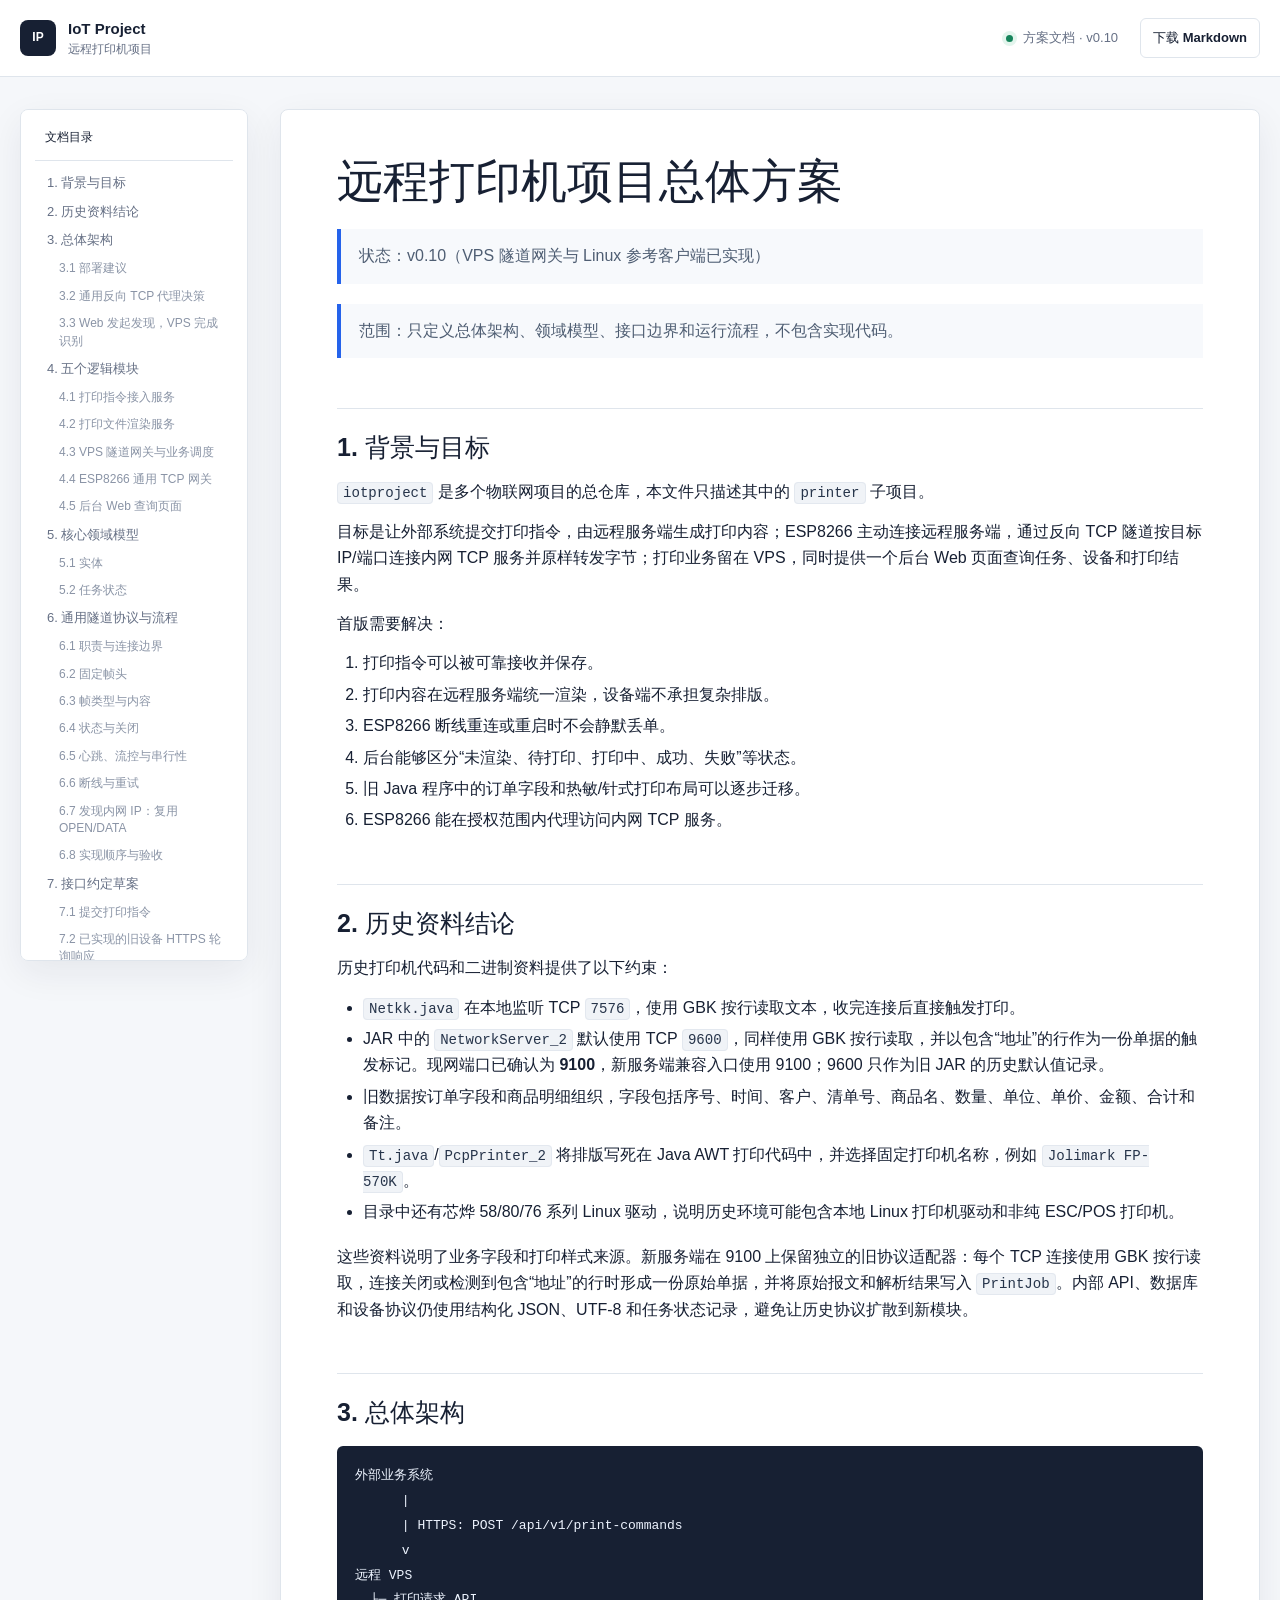
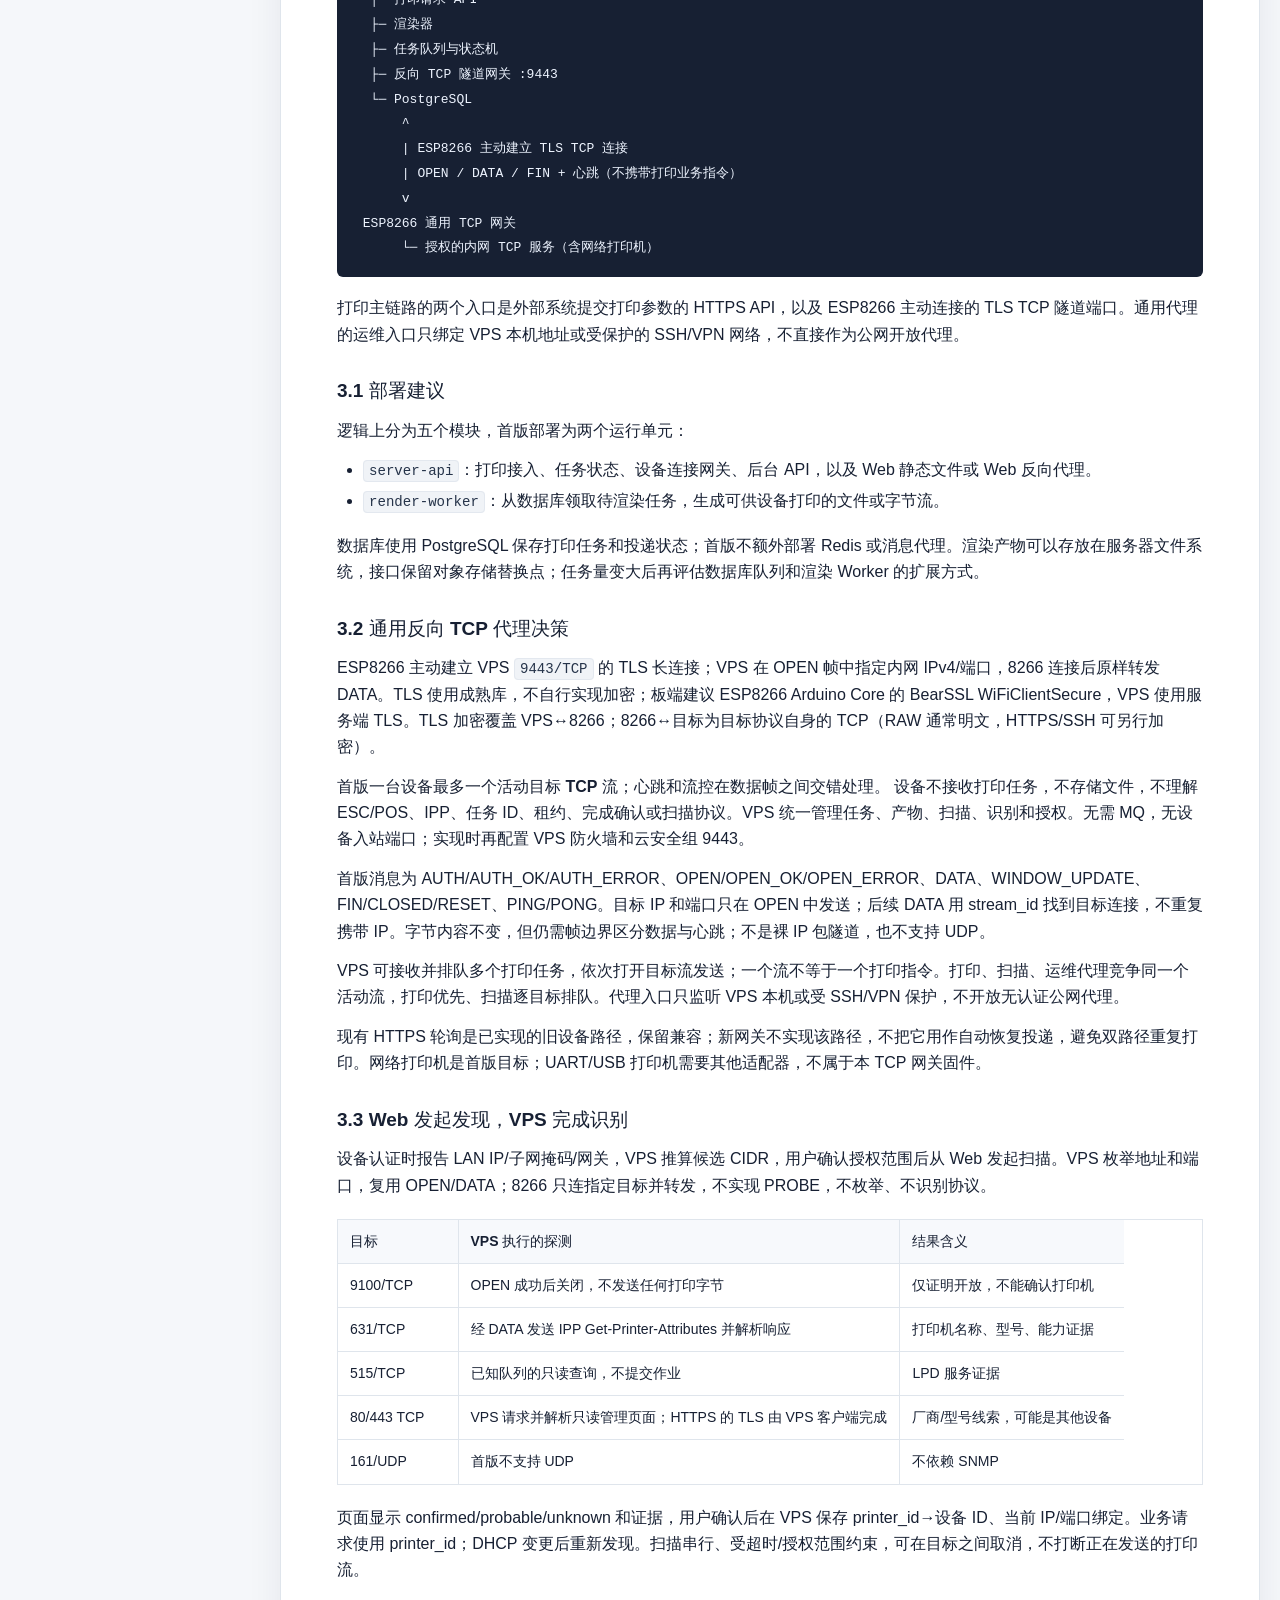
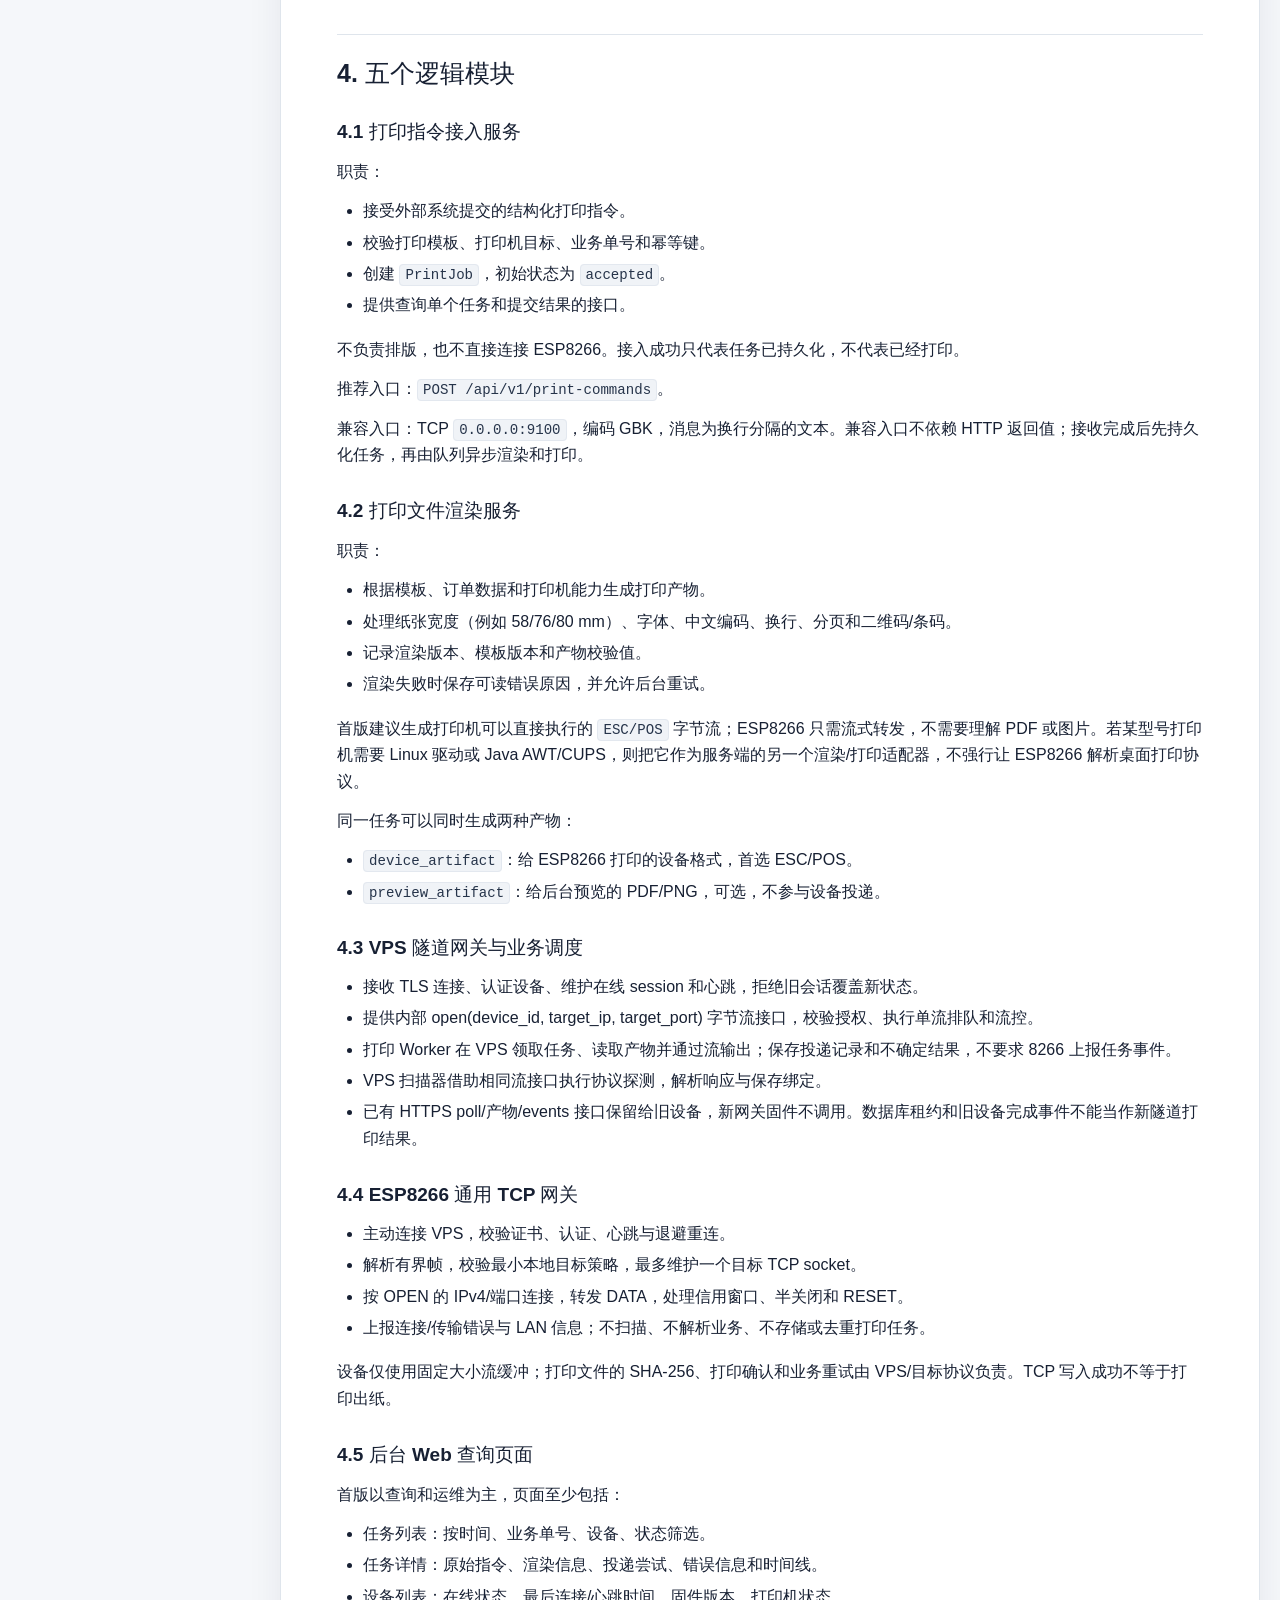
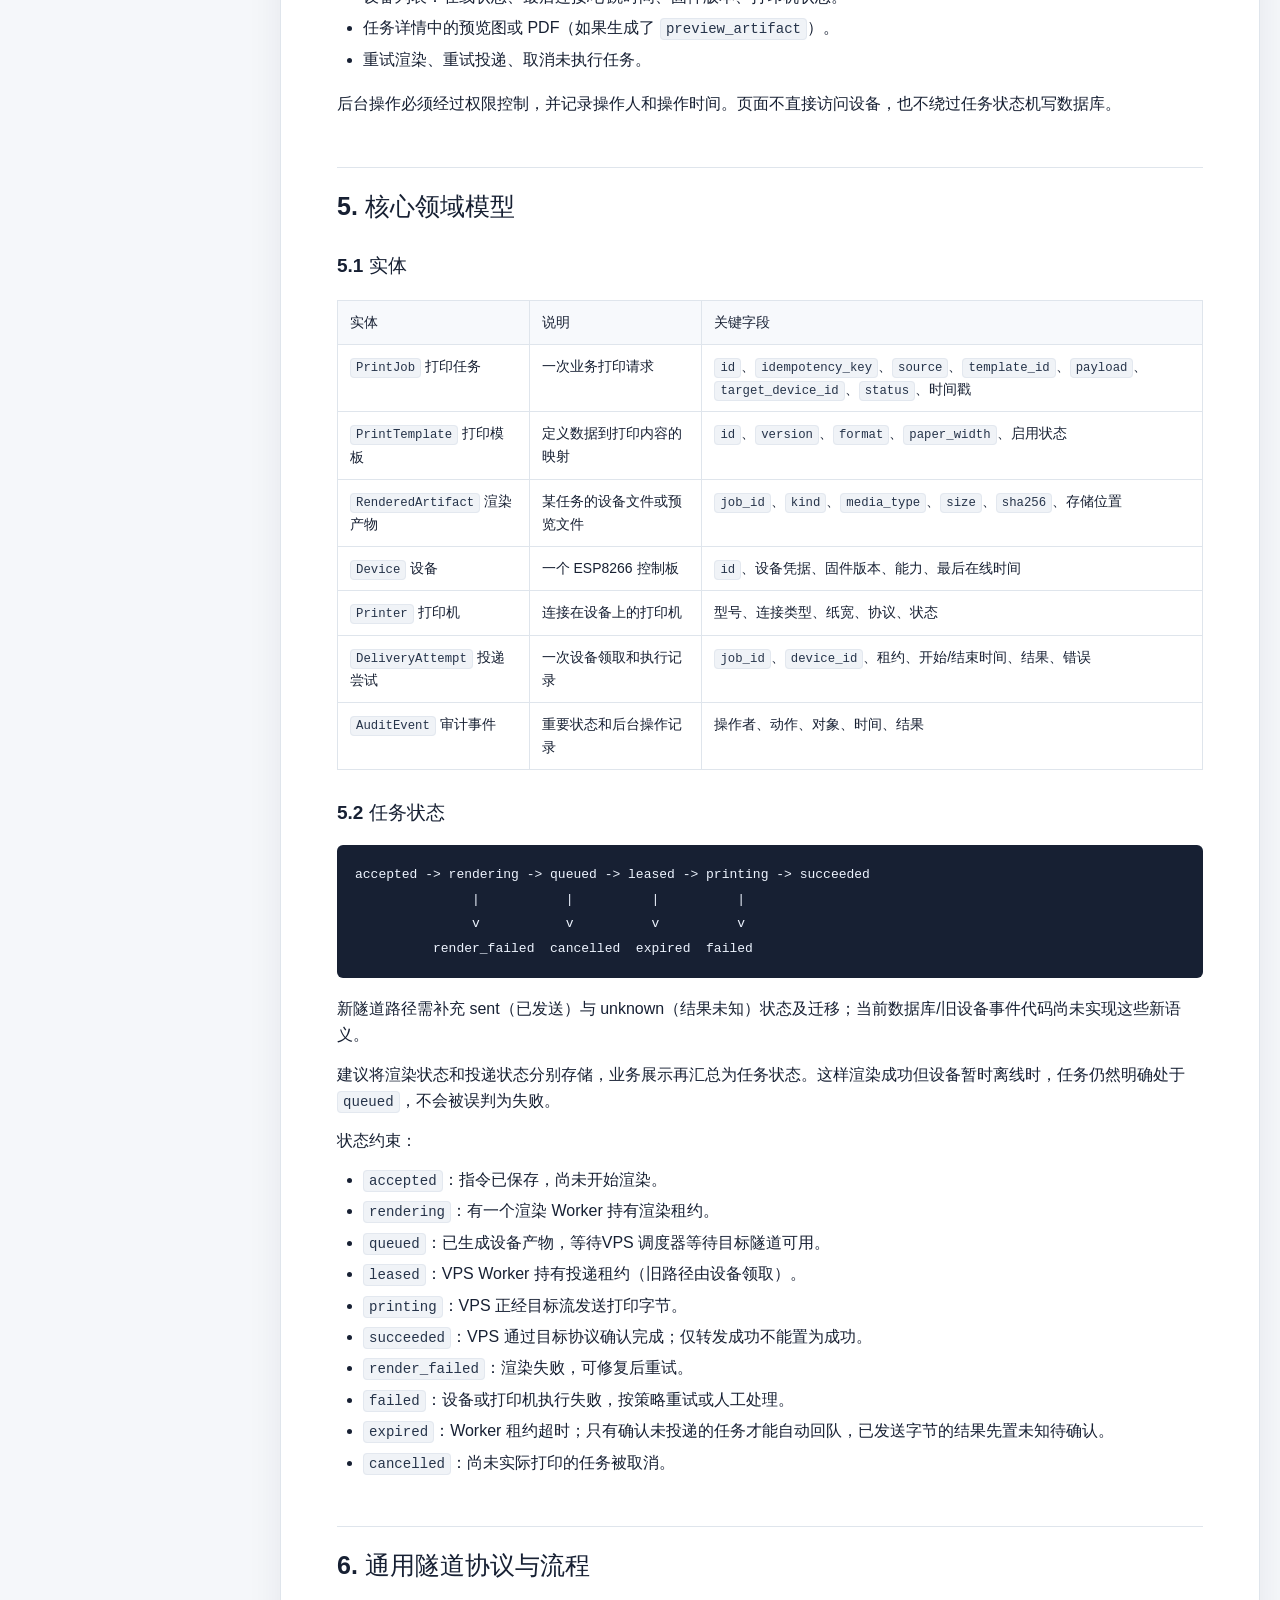
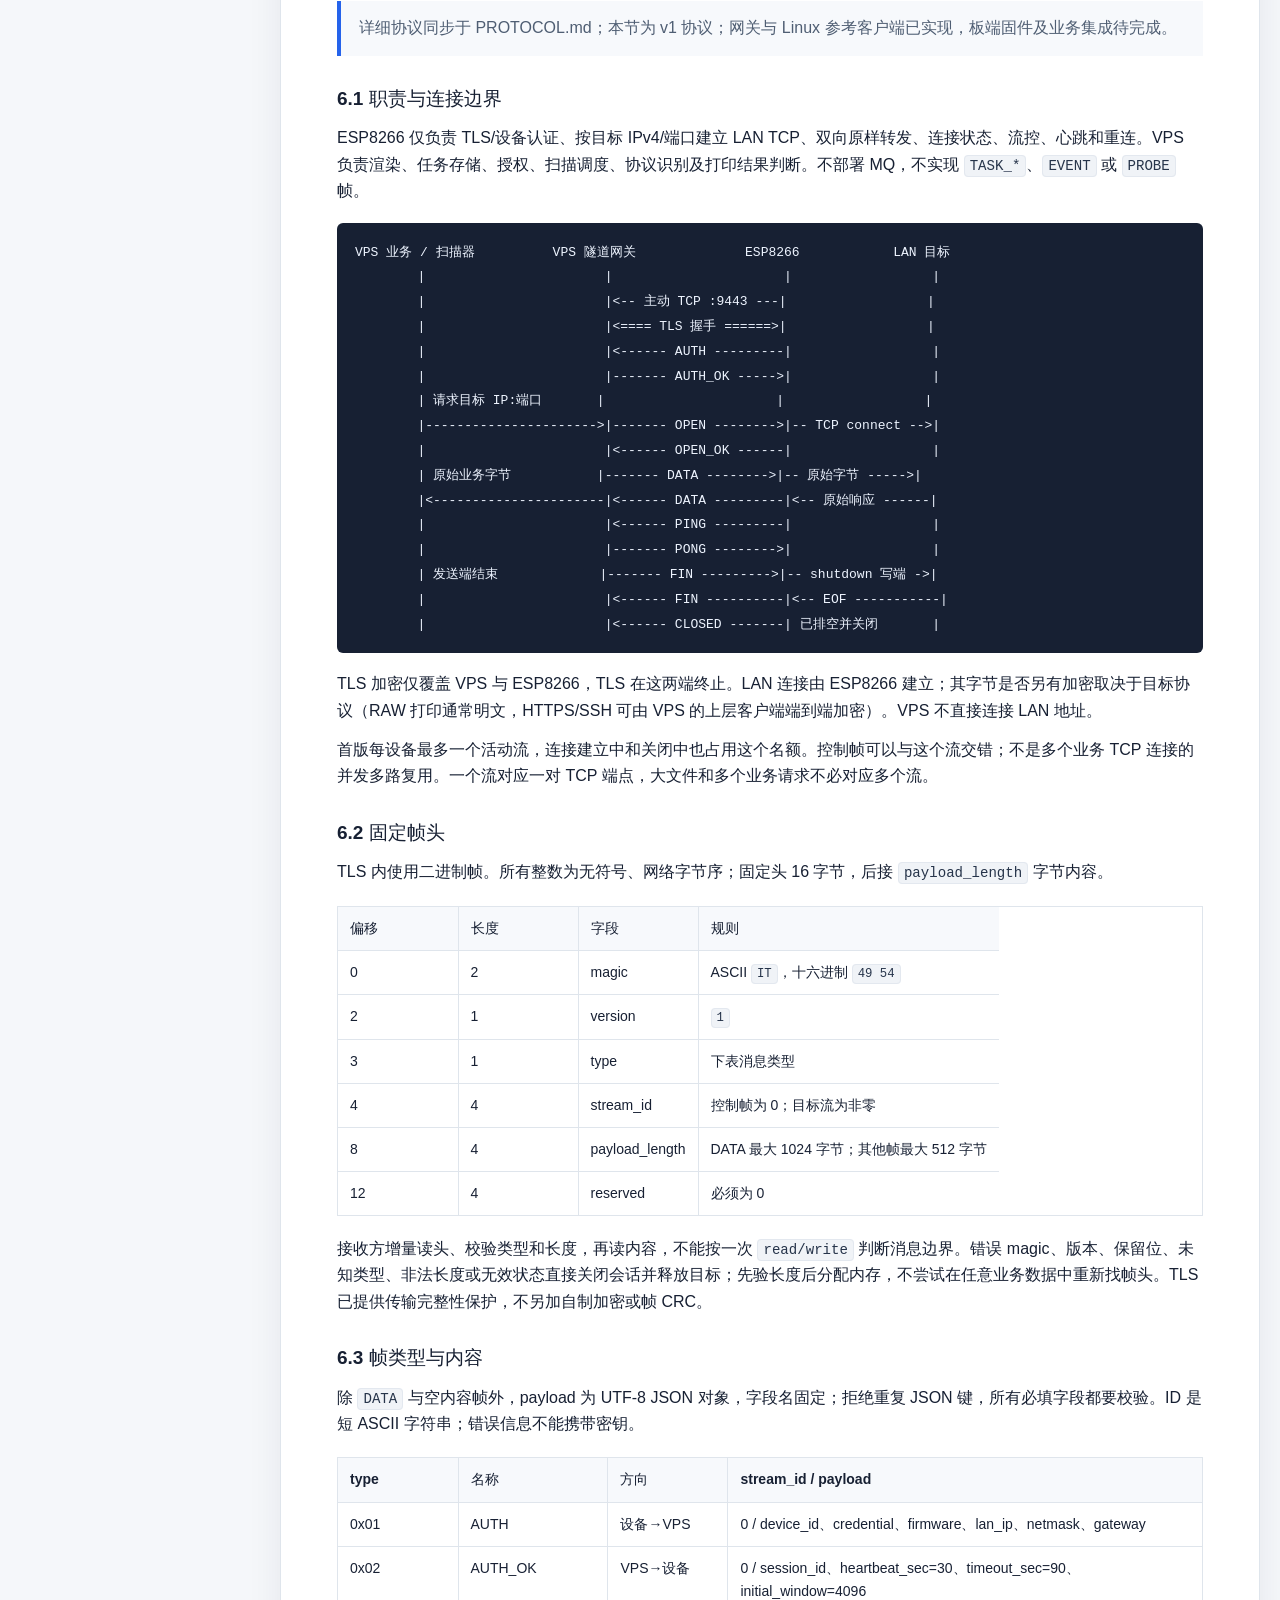
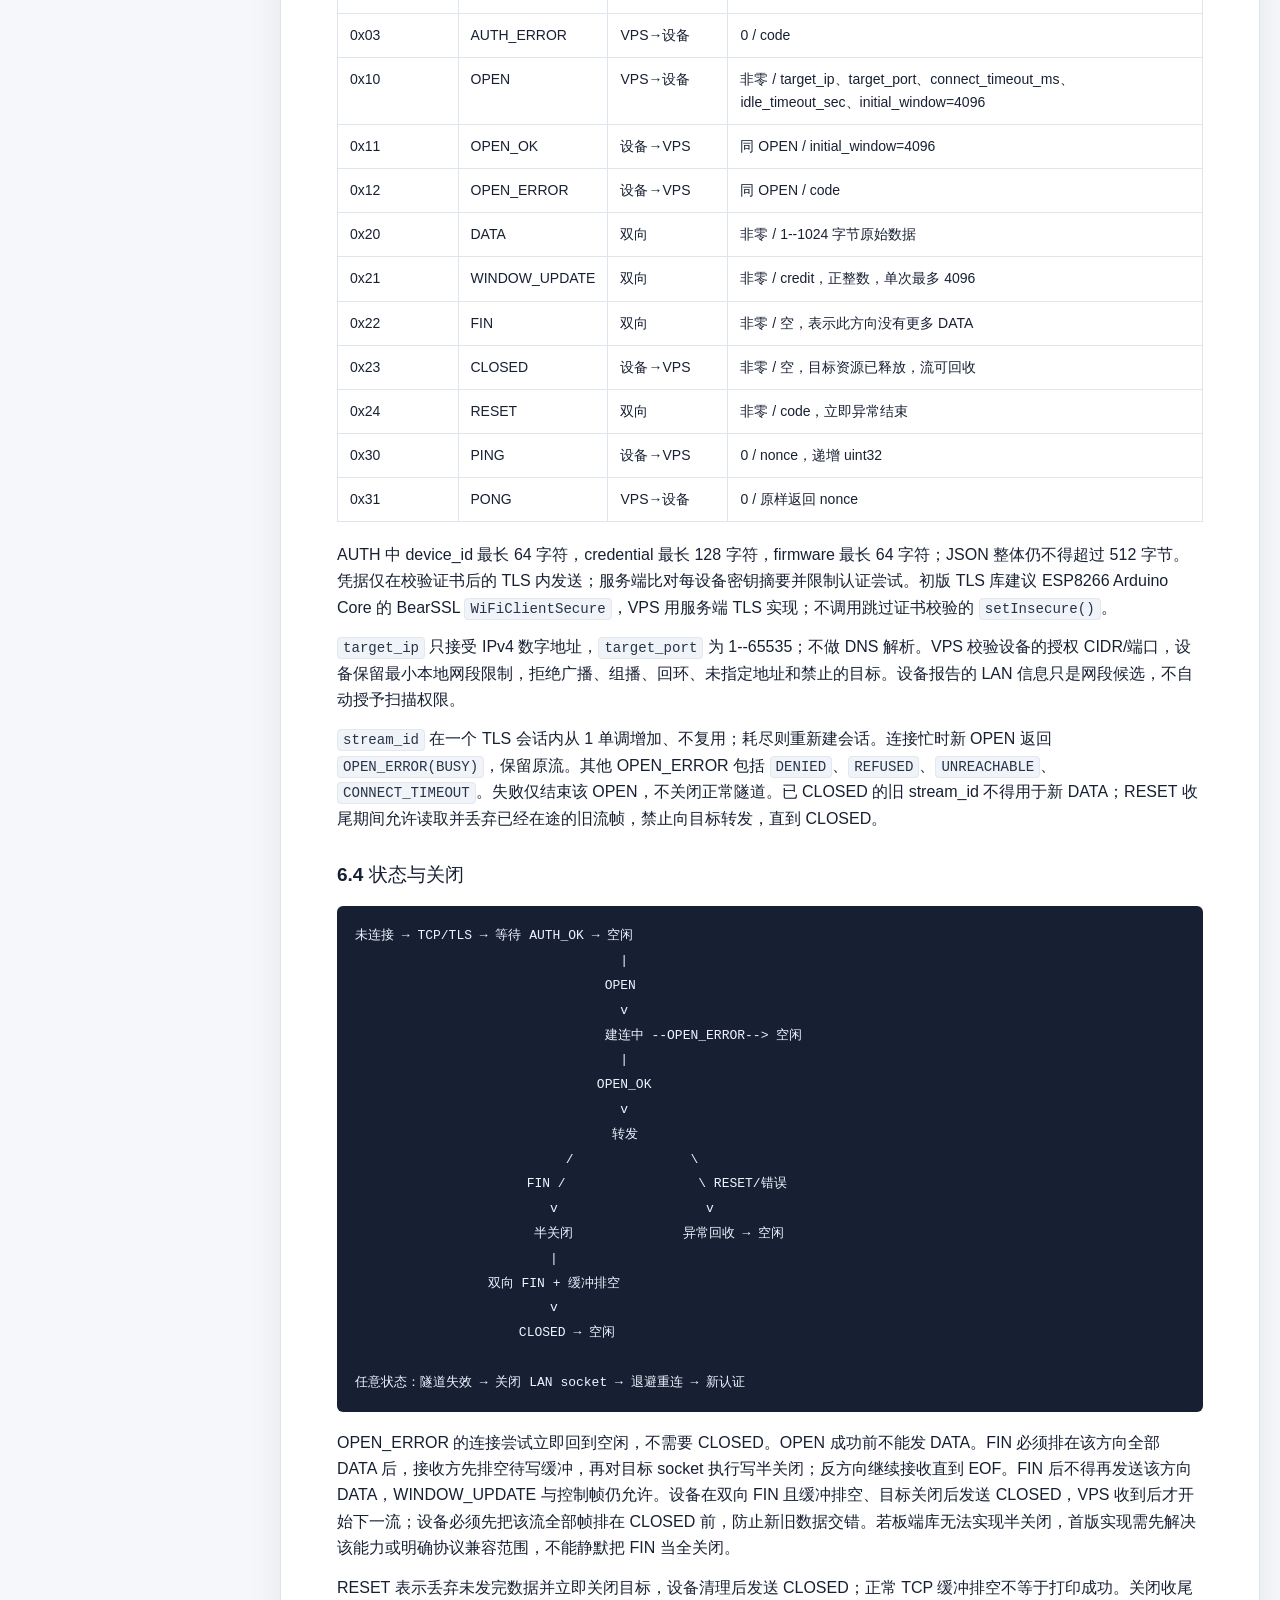
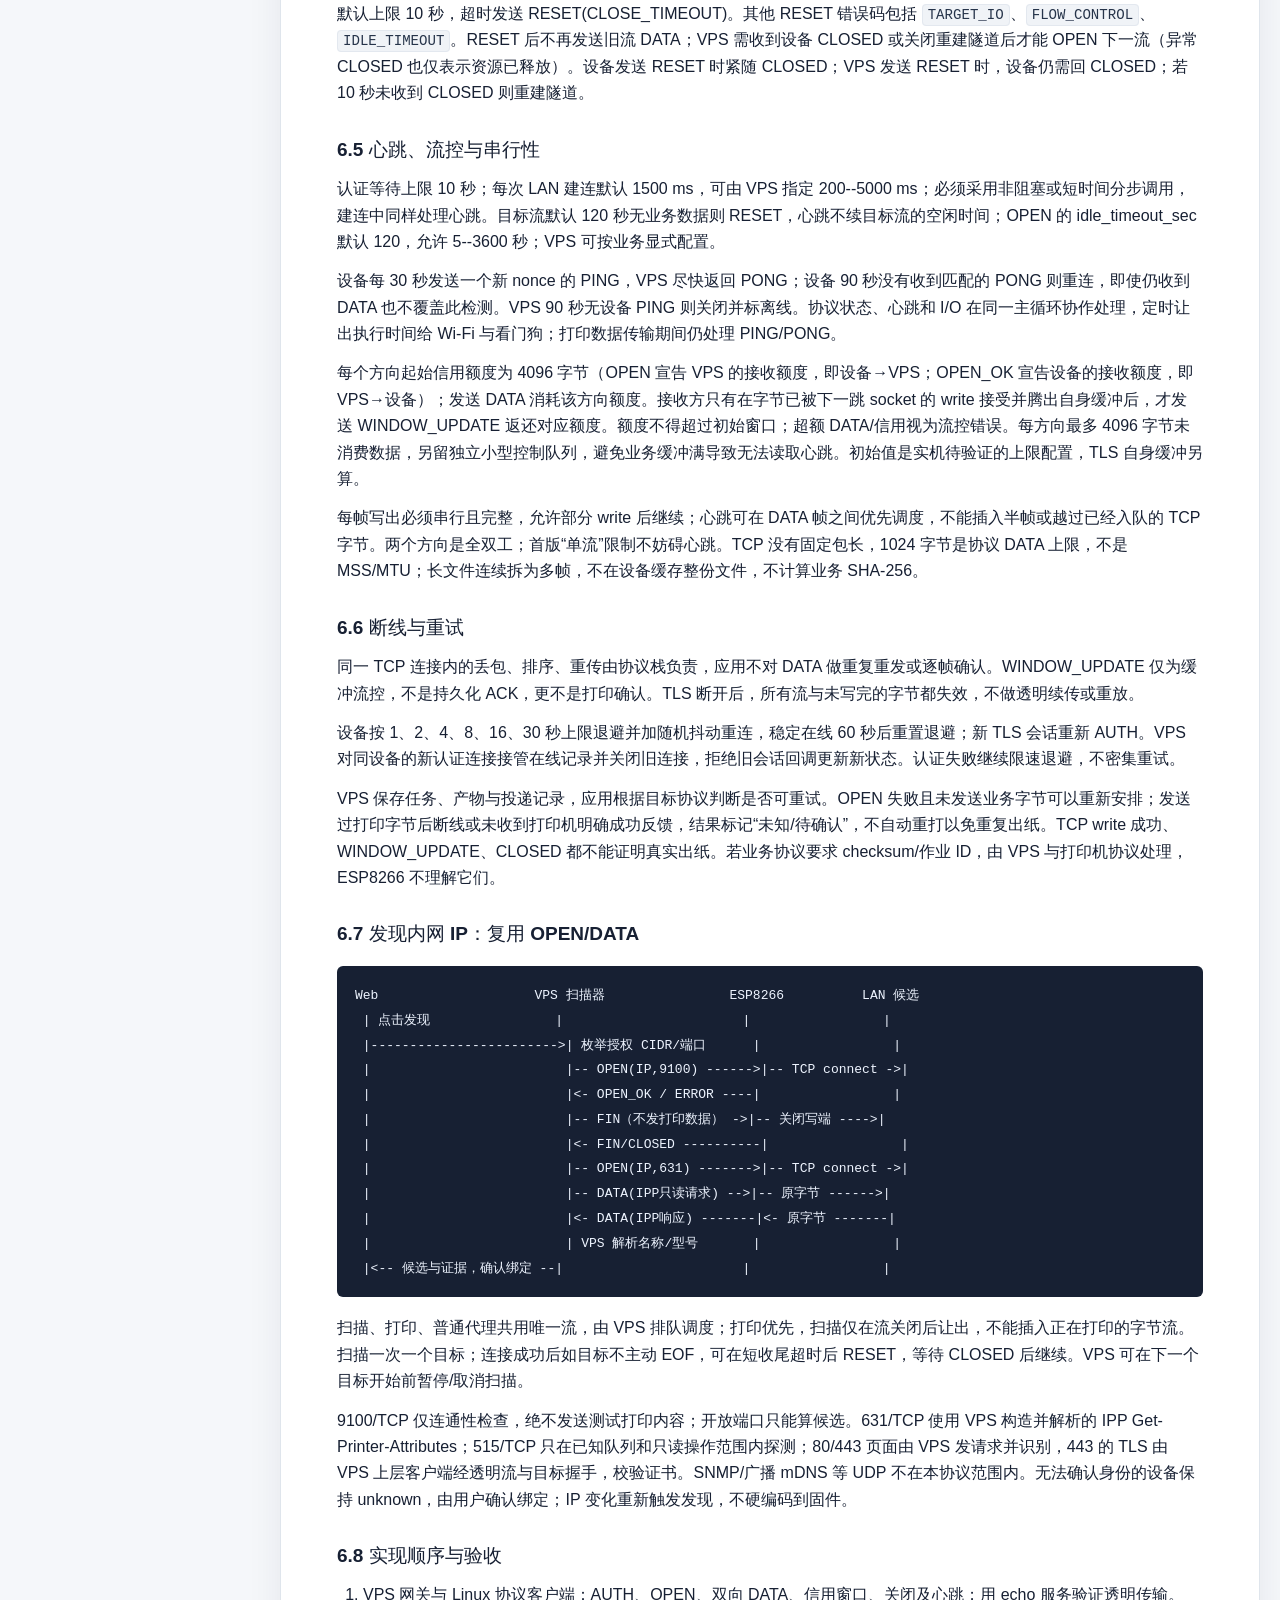
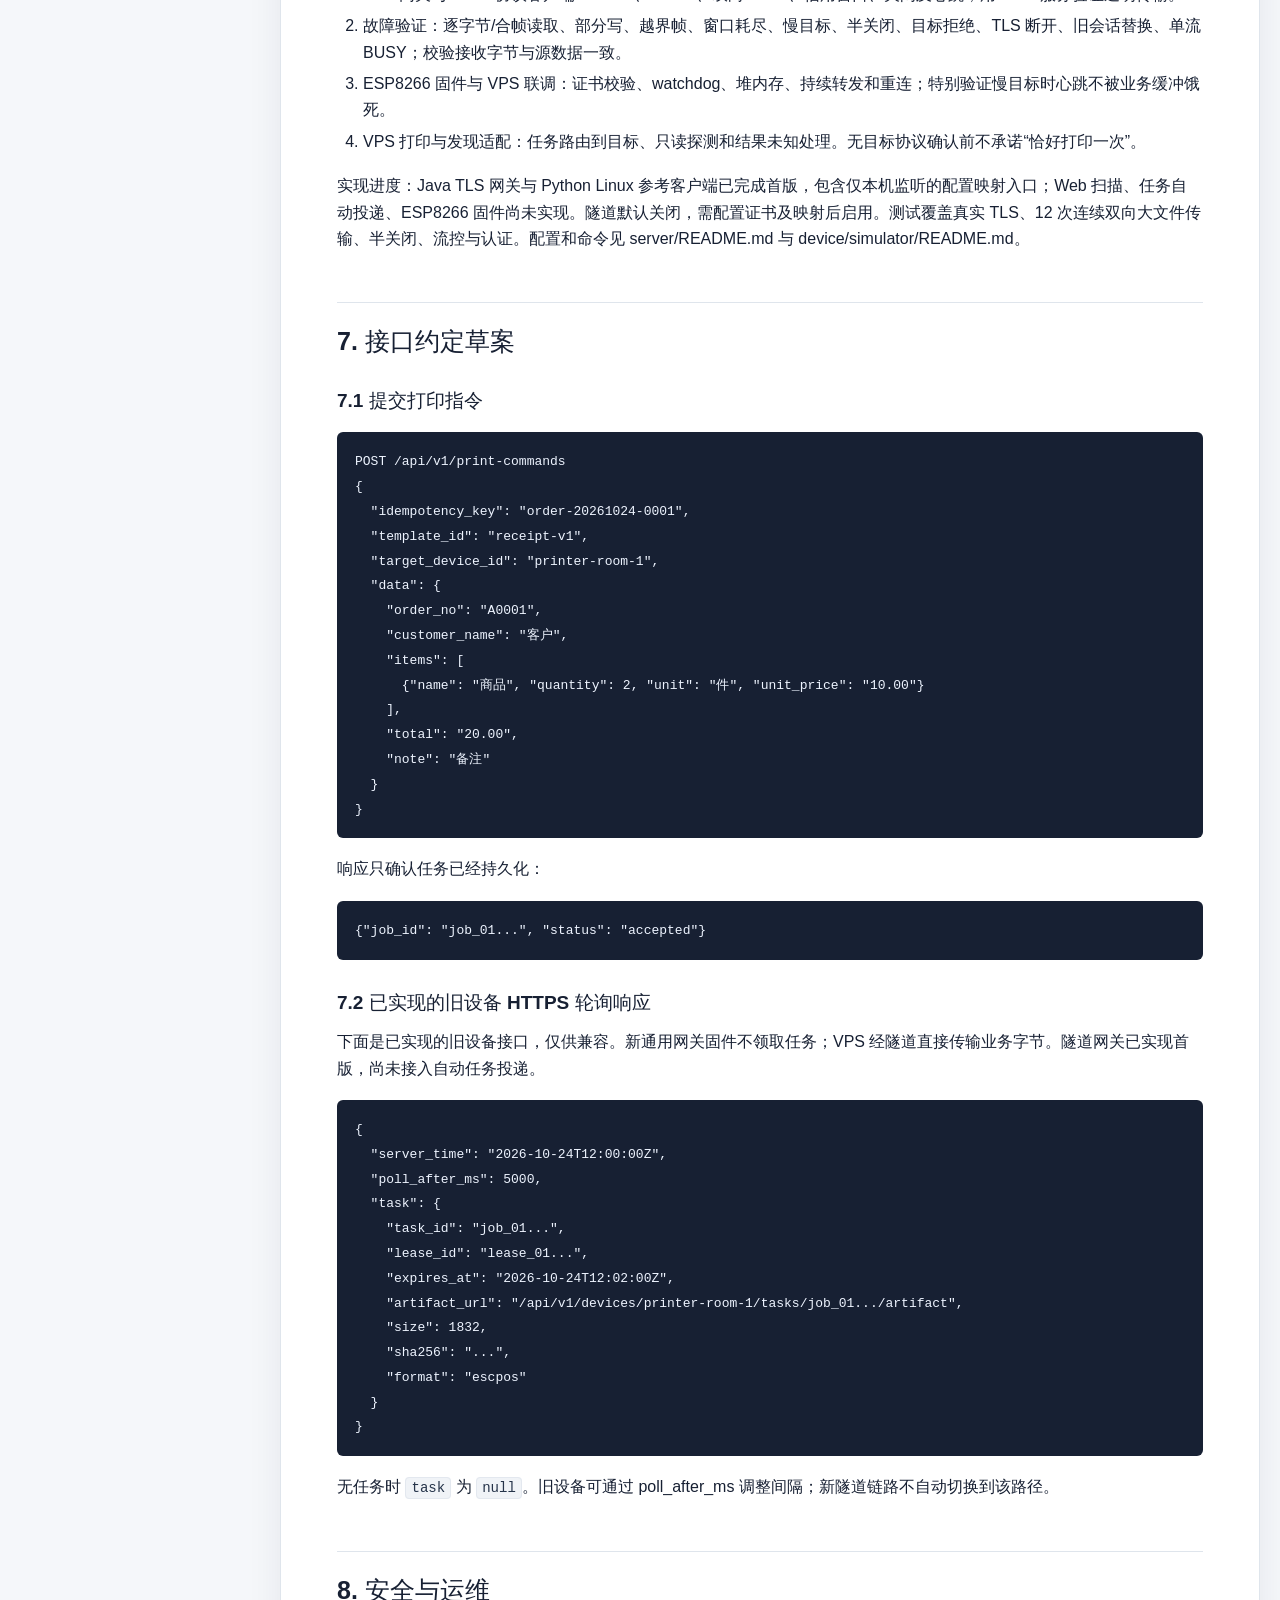
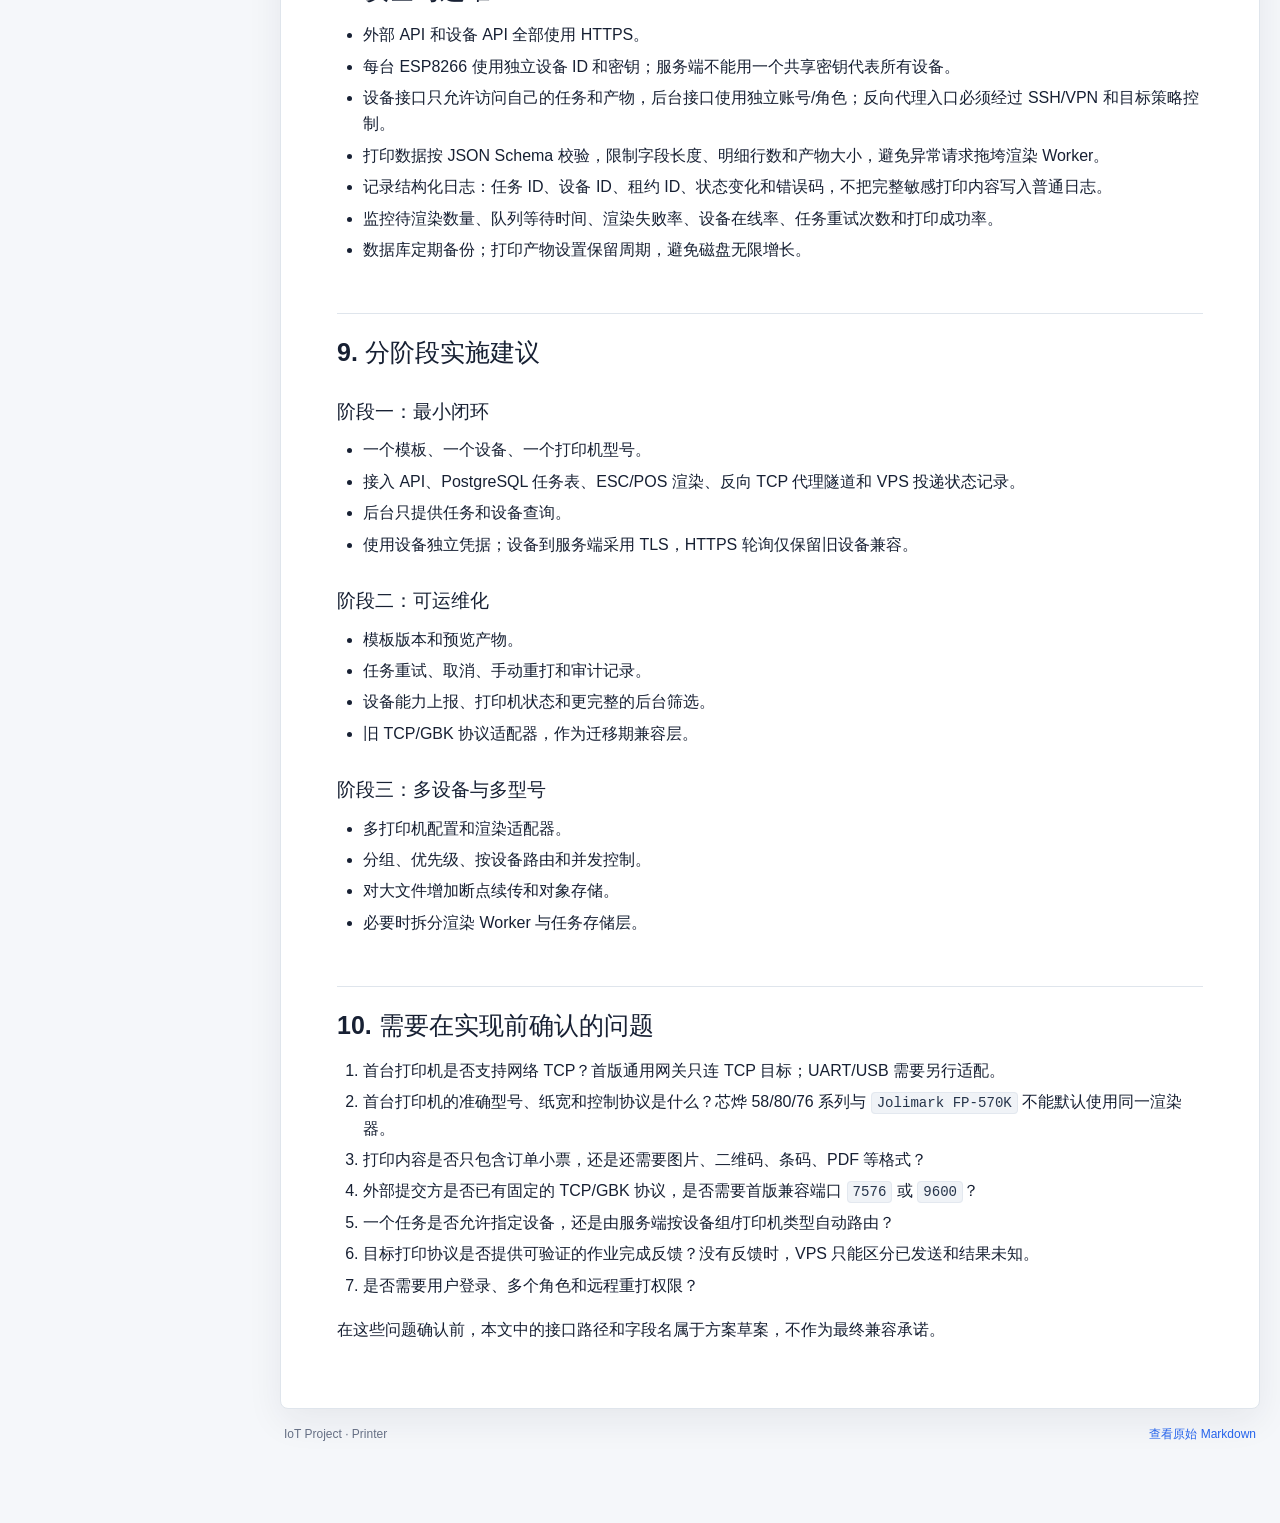
==== commit 2eeb73af: "feat: implement TLS reverse TCP gateway and Linux agent" ====
--- a/printer/site/index.html
+++ b/printer/site/index.html
@@ -5,7 +5,7 @@
   <meta name="viewport" content="width=device-width, initial-scale=1">
   <meta name="description" content="ESP8266 远程打印机项目总体架构、任务流程和接口设计。">
   <title>远程打印机项目方案 | IoT Project</title>
-  <link rel="stylesheet" href="styles.css?v=printer-v9">
+  <link rel="stylesheet" href="styles.css?v=printer-v10">
 </head>
 <body>
   <a class="skip-link" href="#main-content">跳到正文</a>
@@ -20,7 +20,7 @@
       </a>
       <div class="header-actions">
         <span class="status-dot" aria-hidden="true"></span>
-        <span class="status-label">方案文档 · v0.9</span>
+        <span class="status-label">方案文档 · v0.10</span>
         <a class="download-link" href="方案.md" download>下载 Markdown</a>
       </div>
     </div>
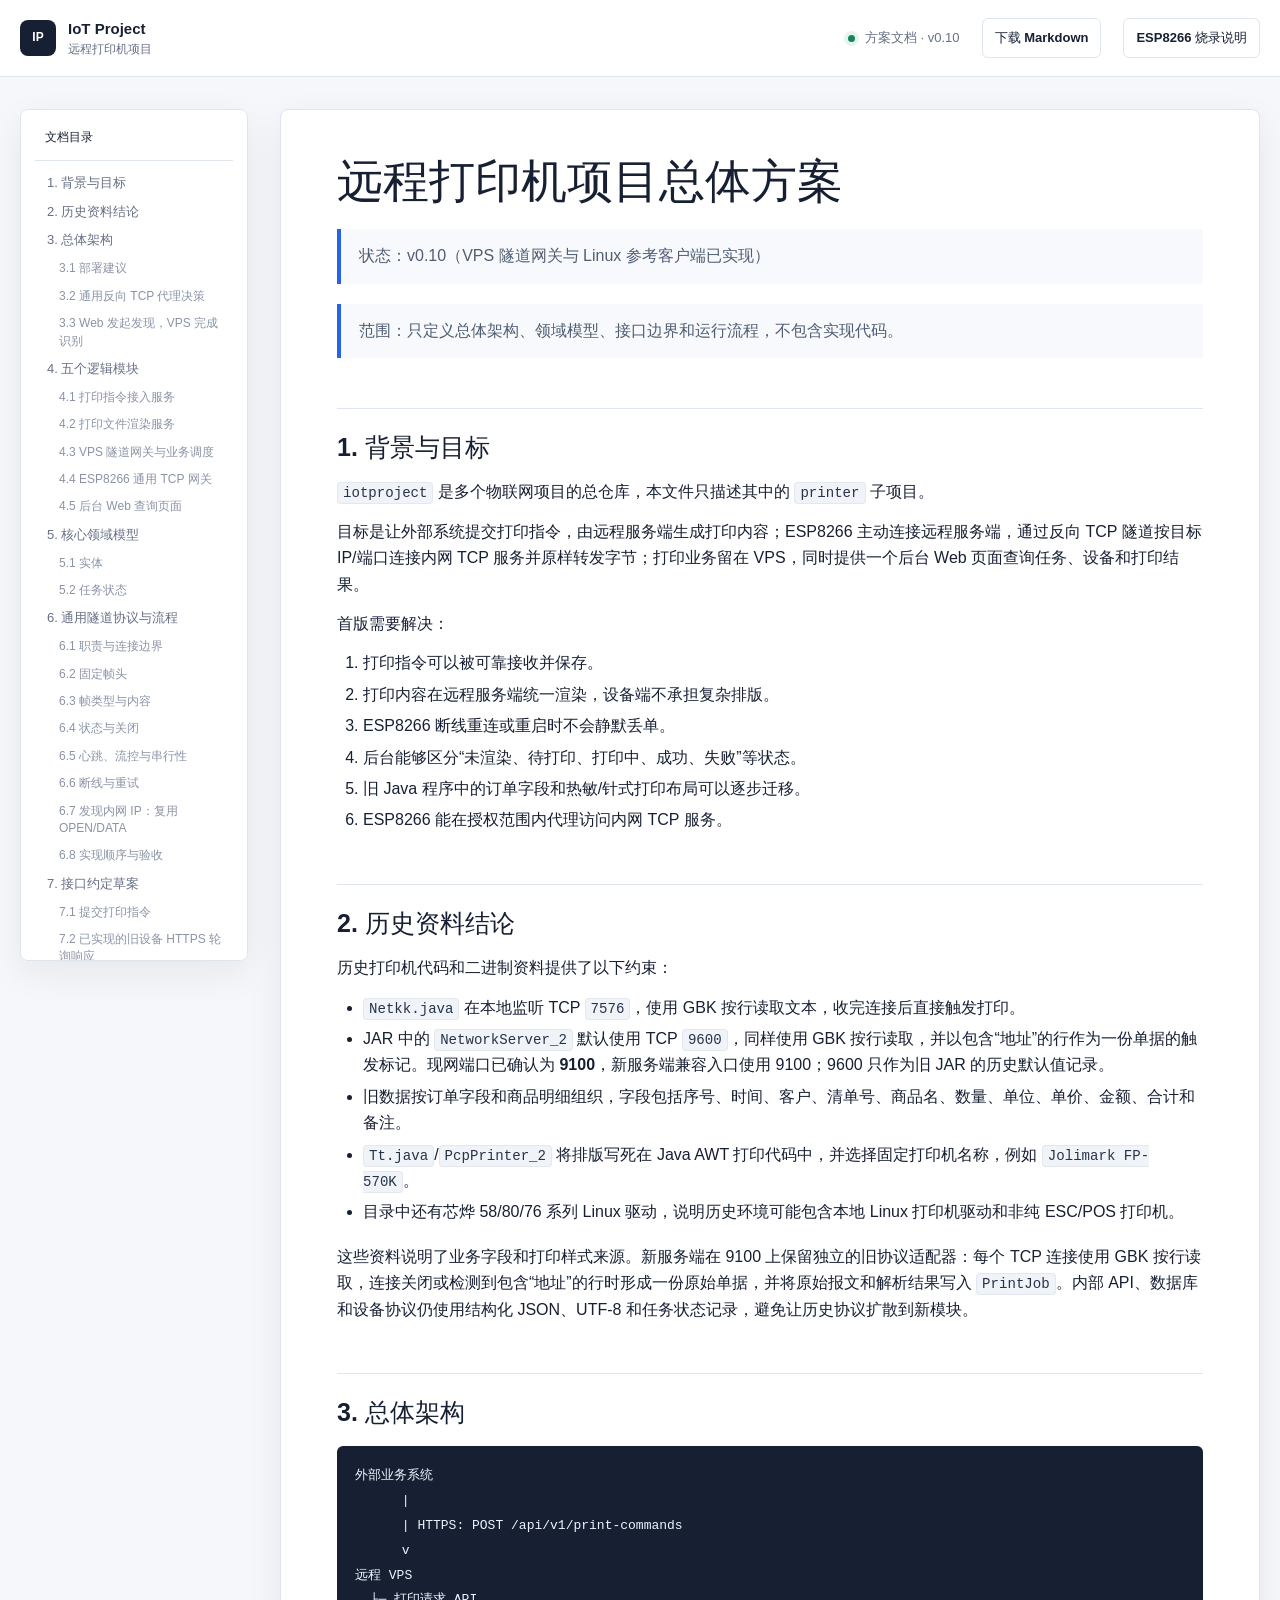
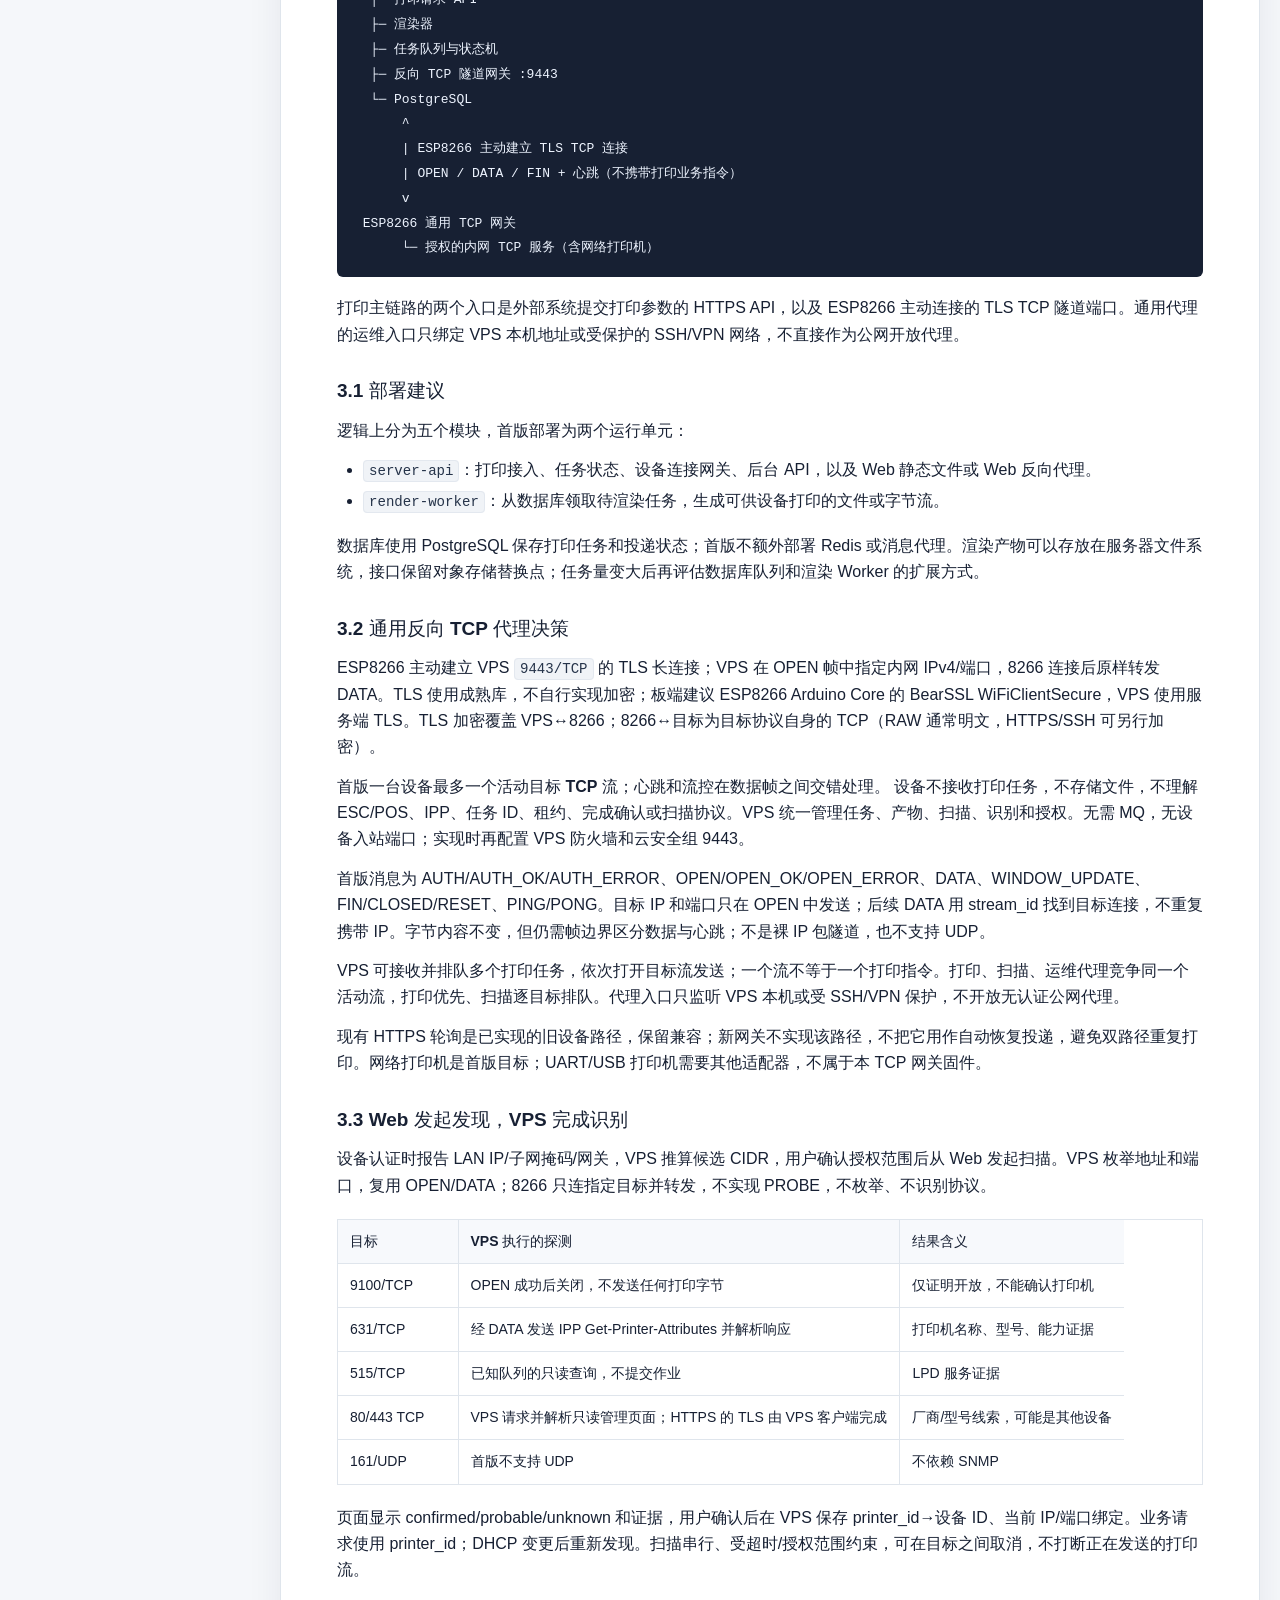
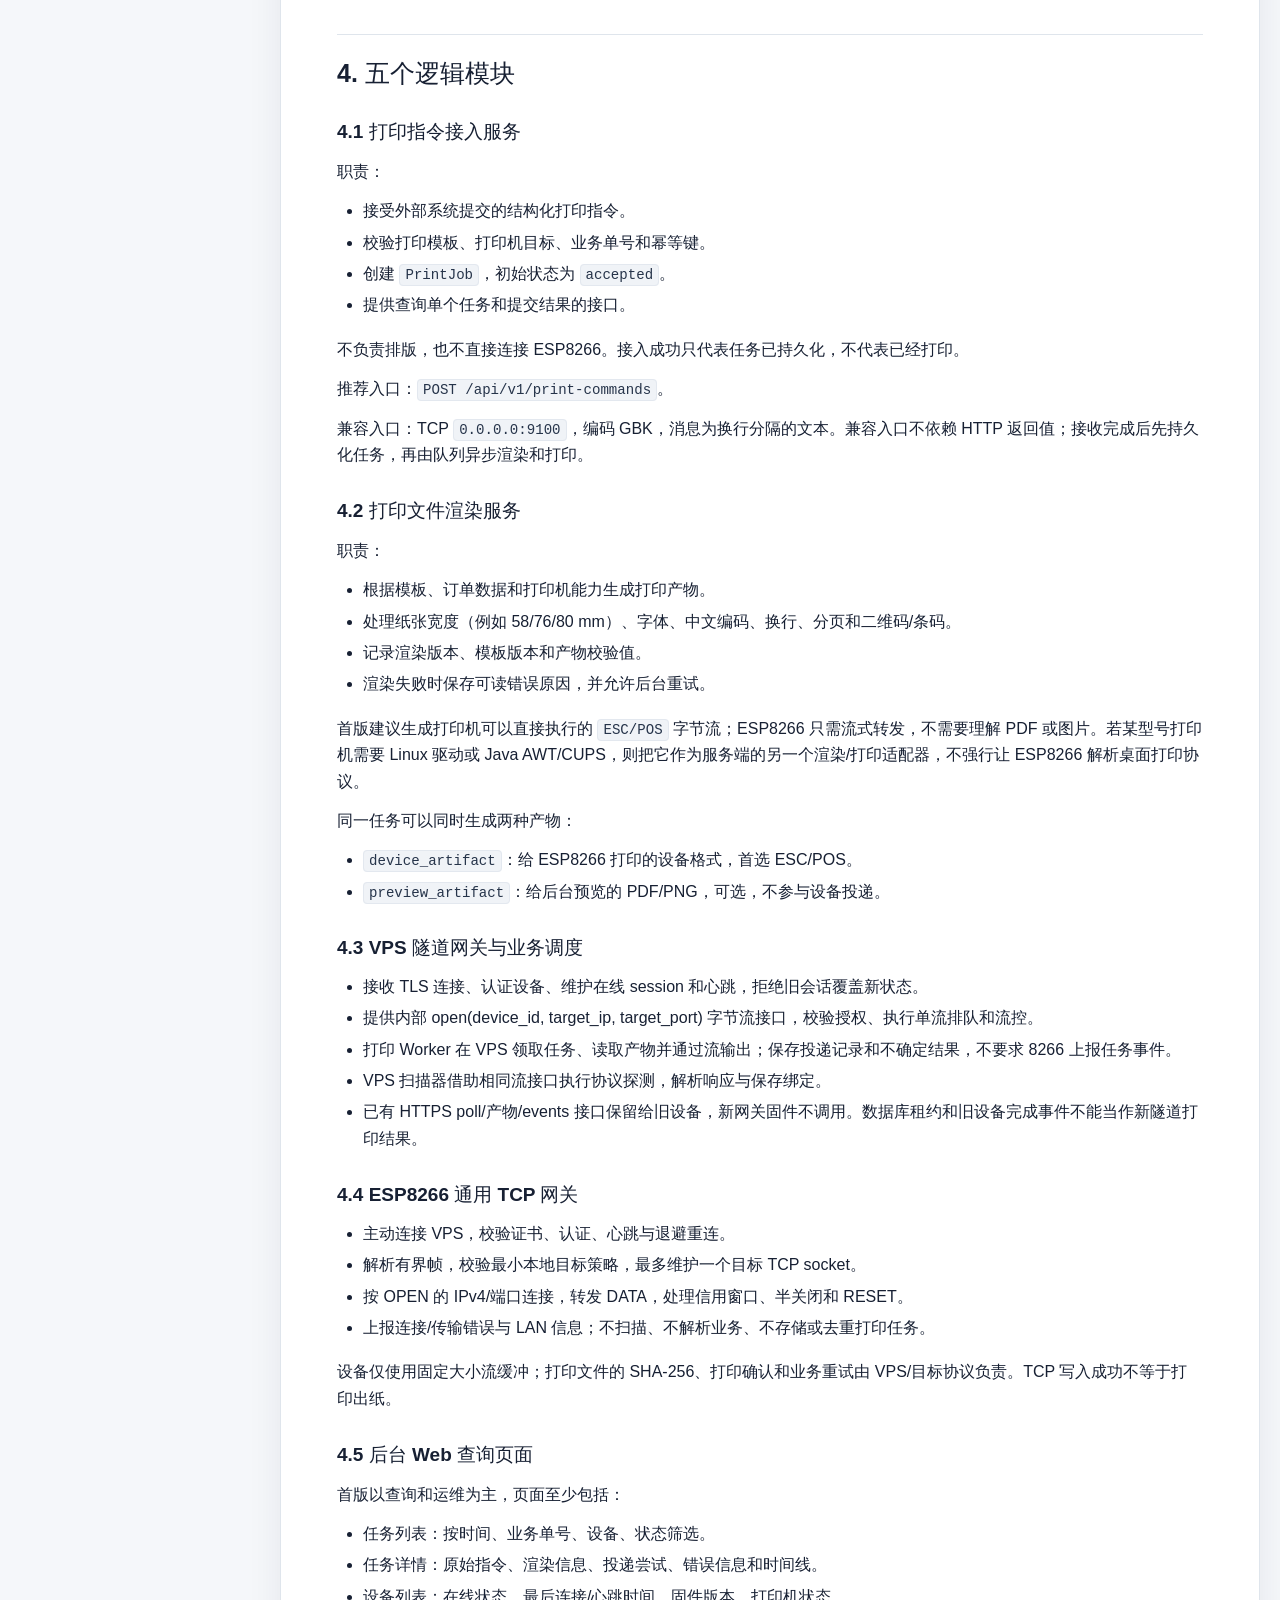
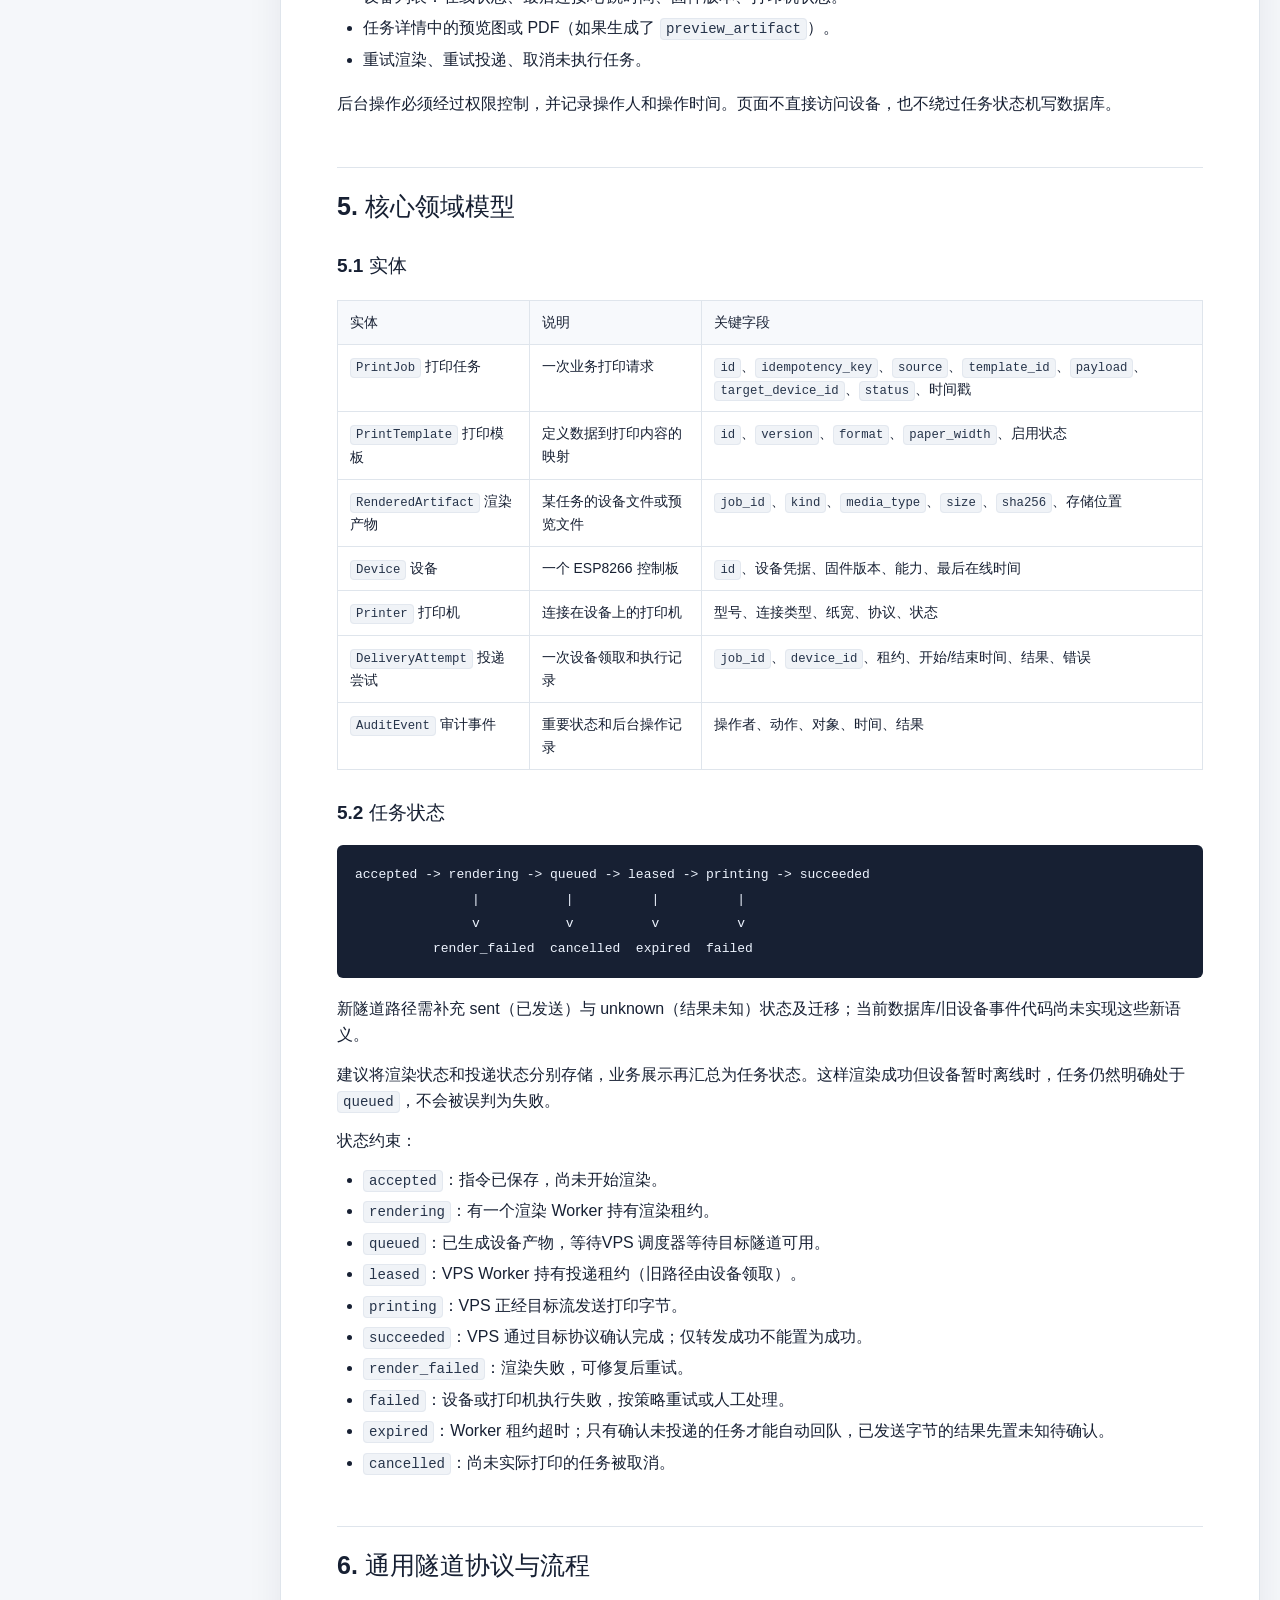
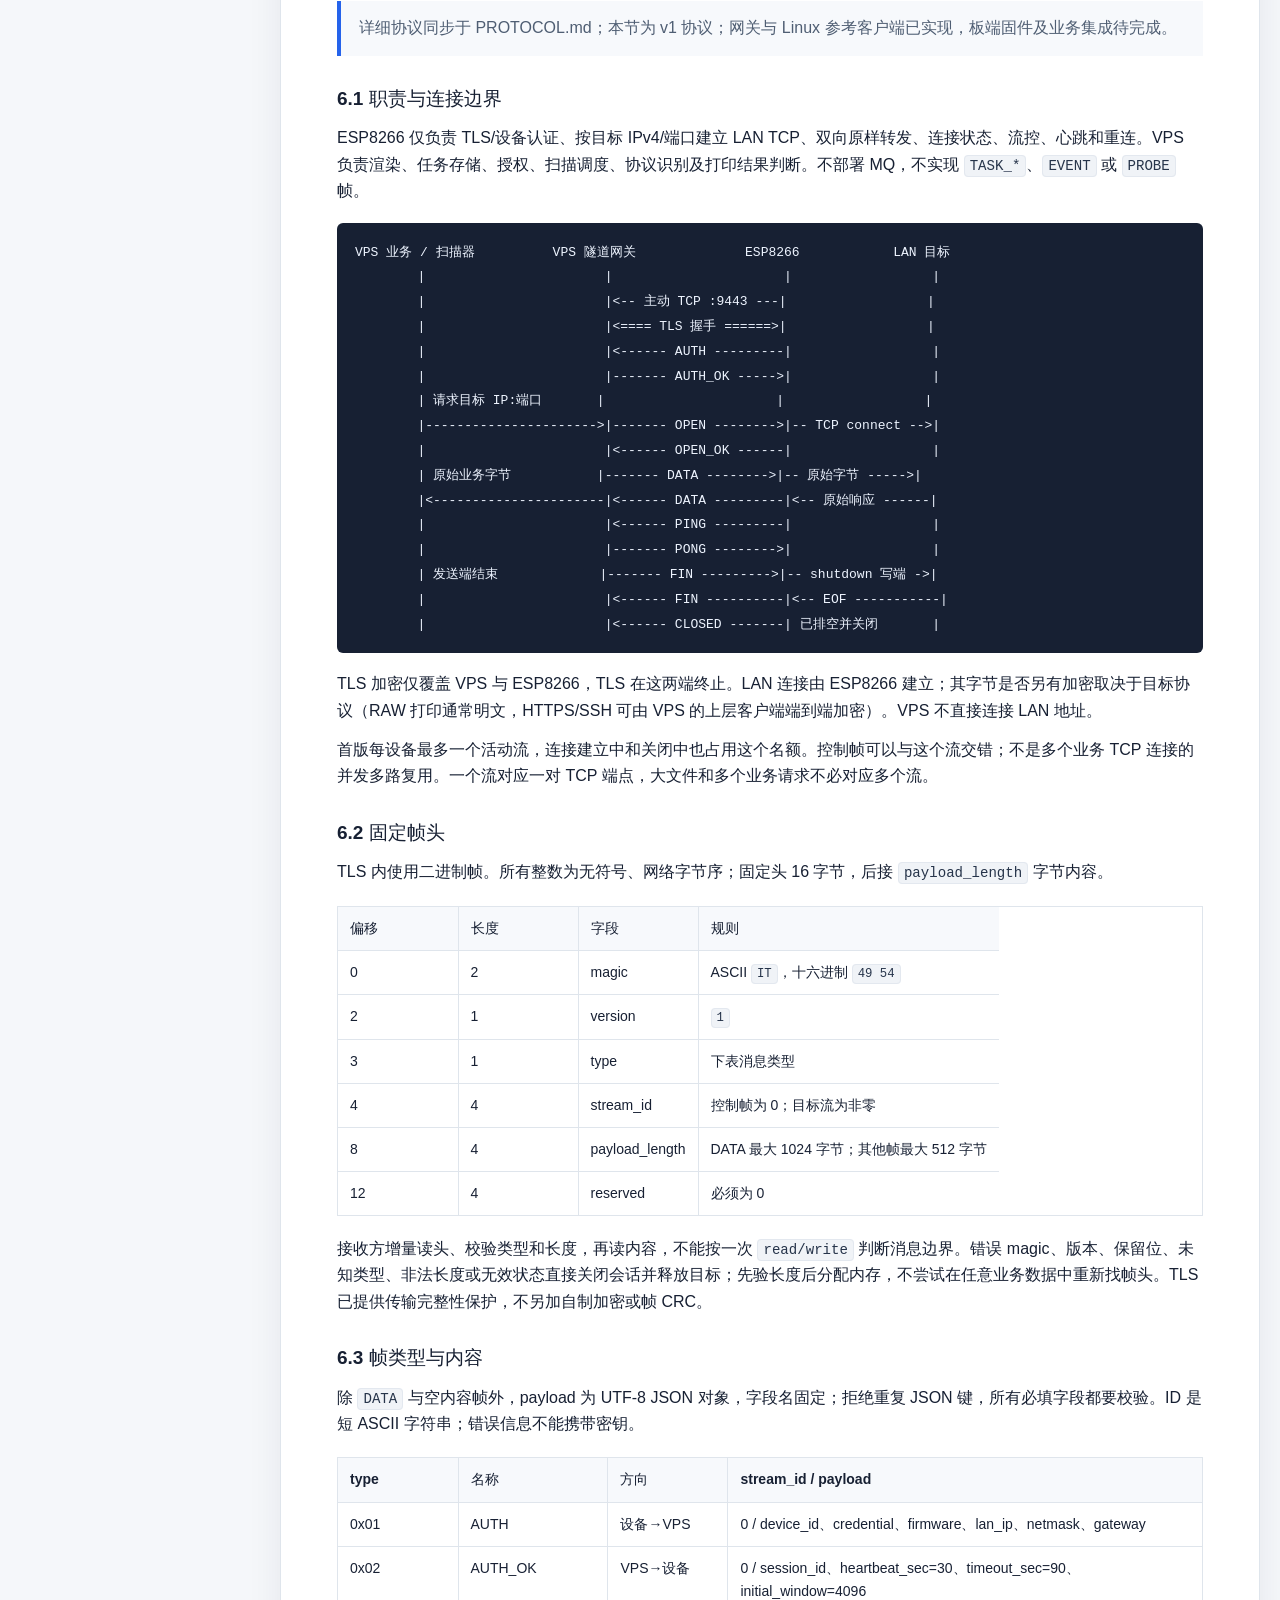
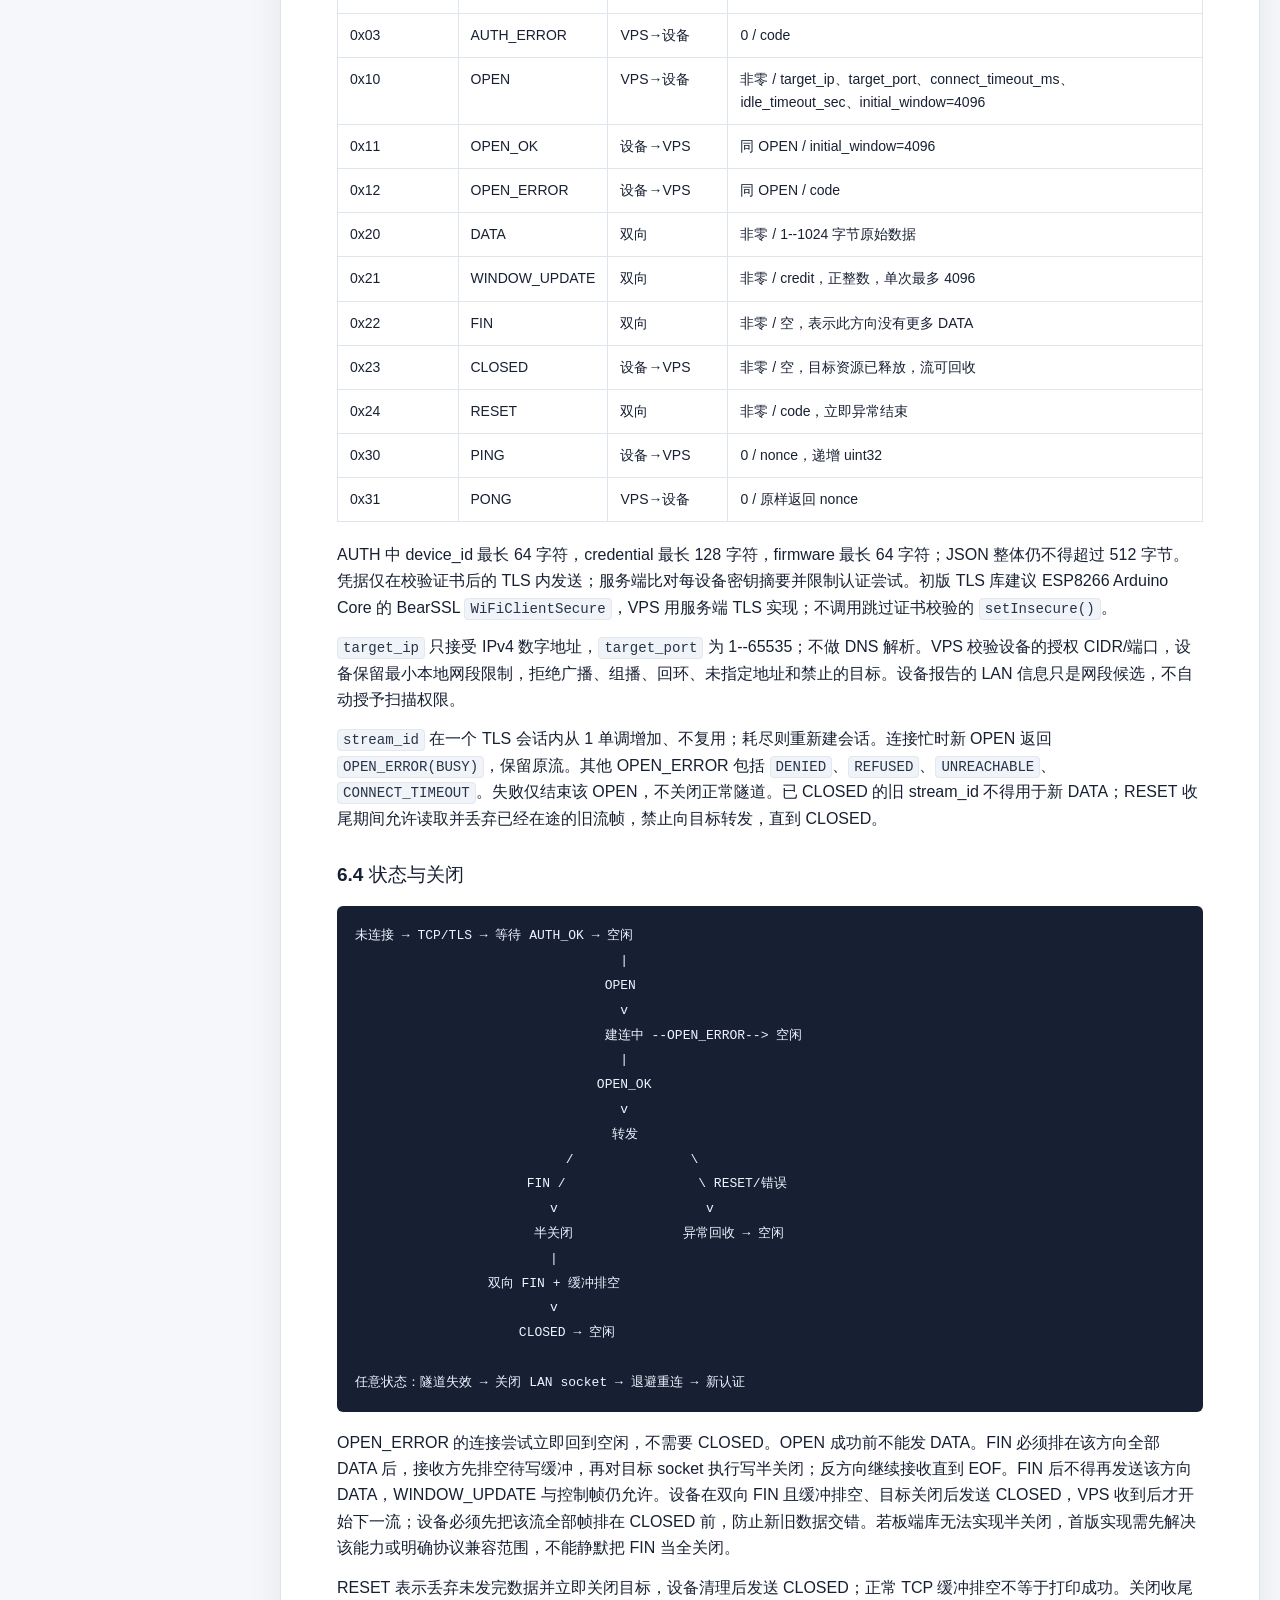
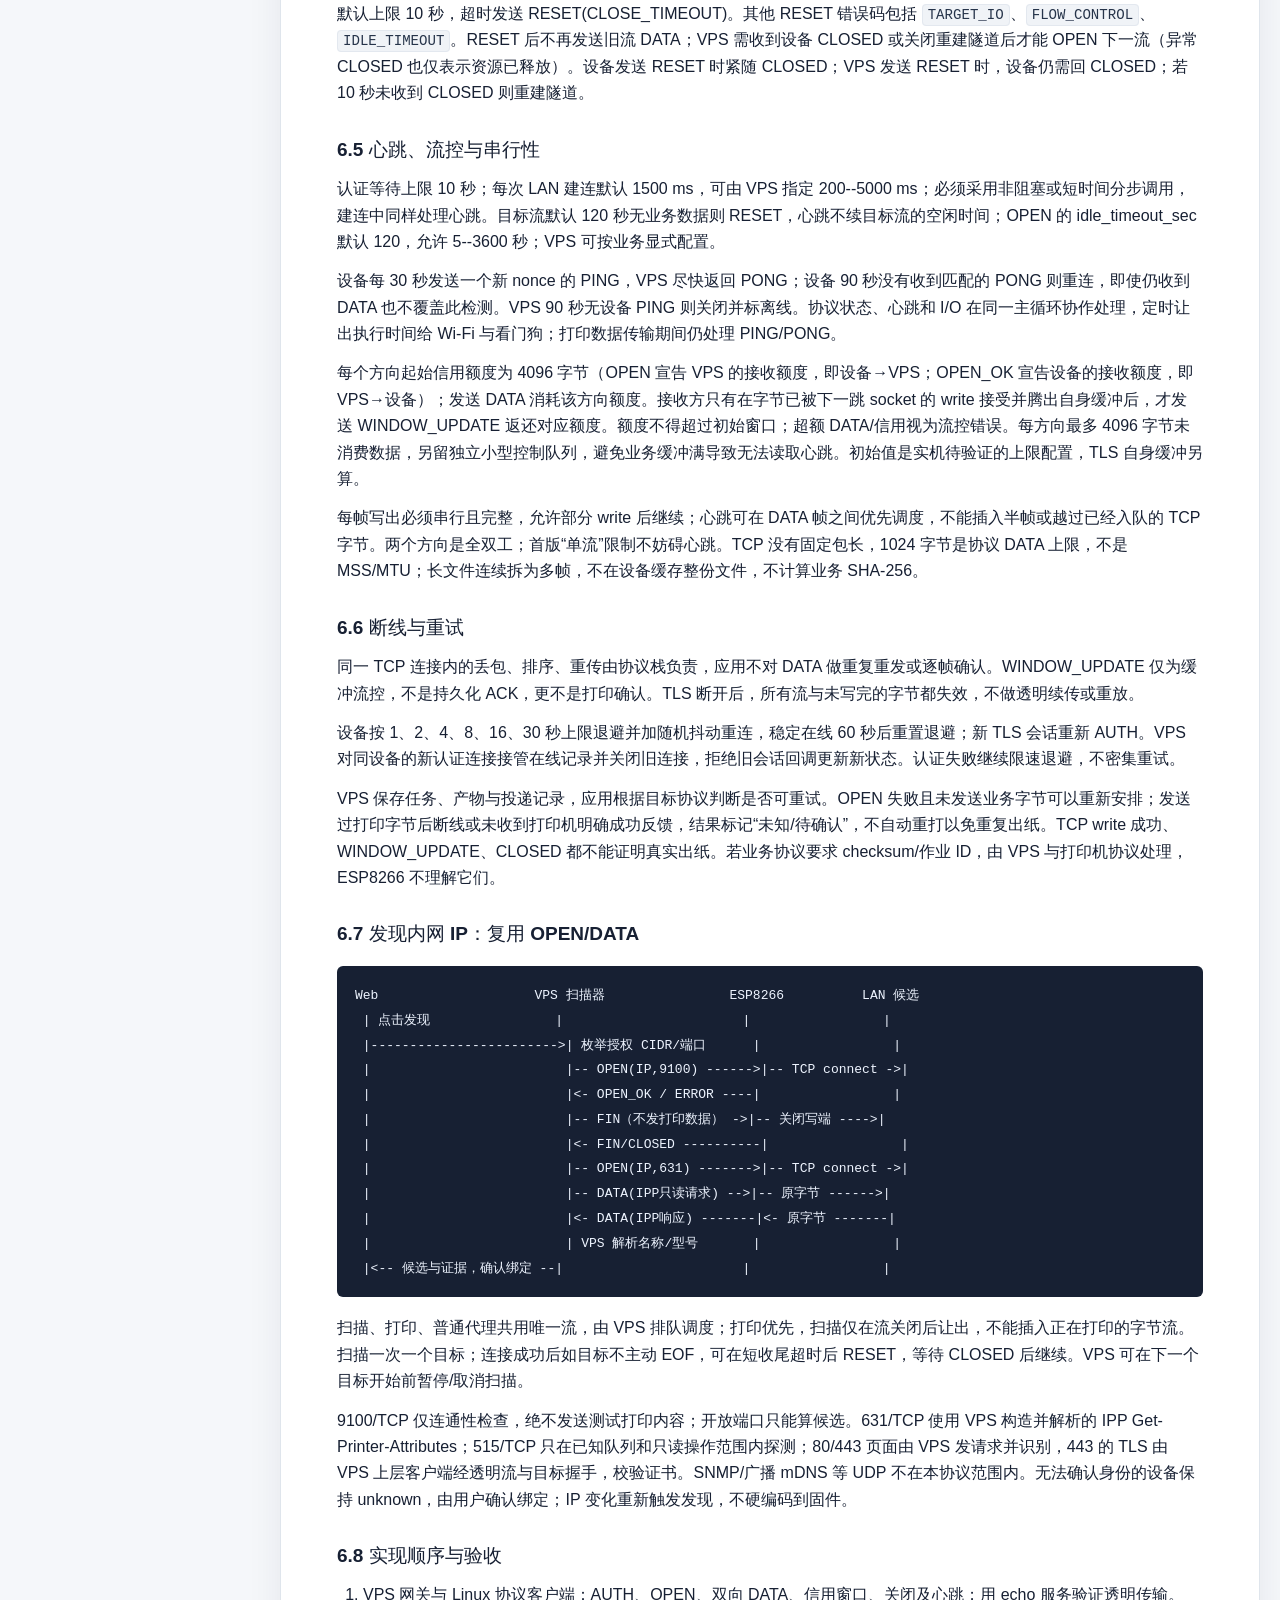
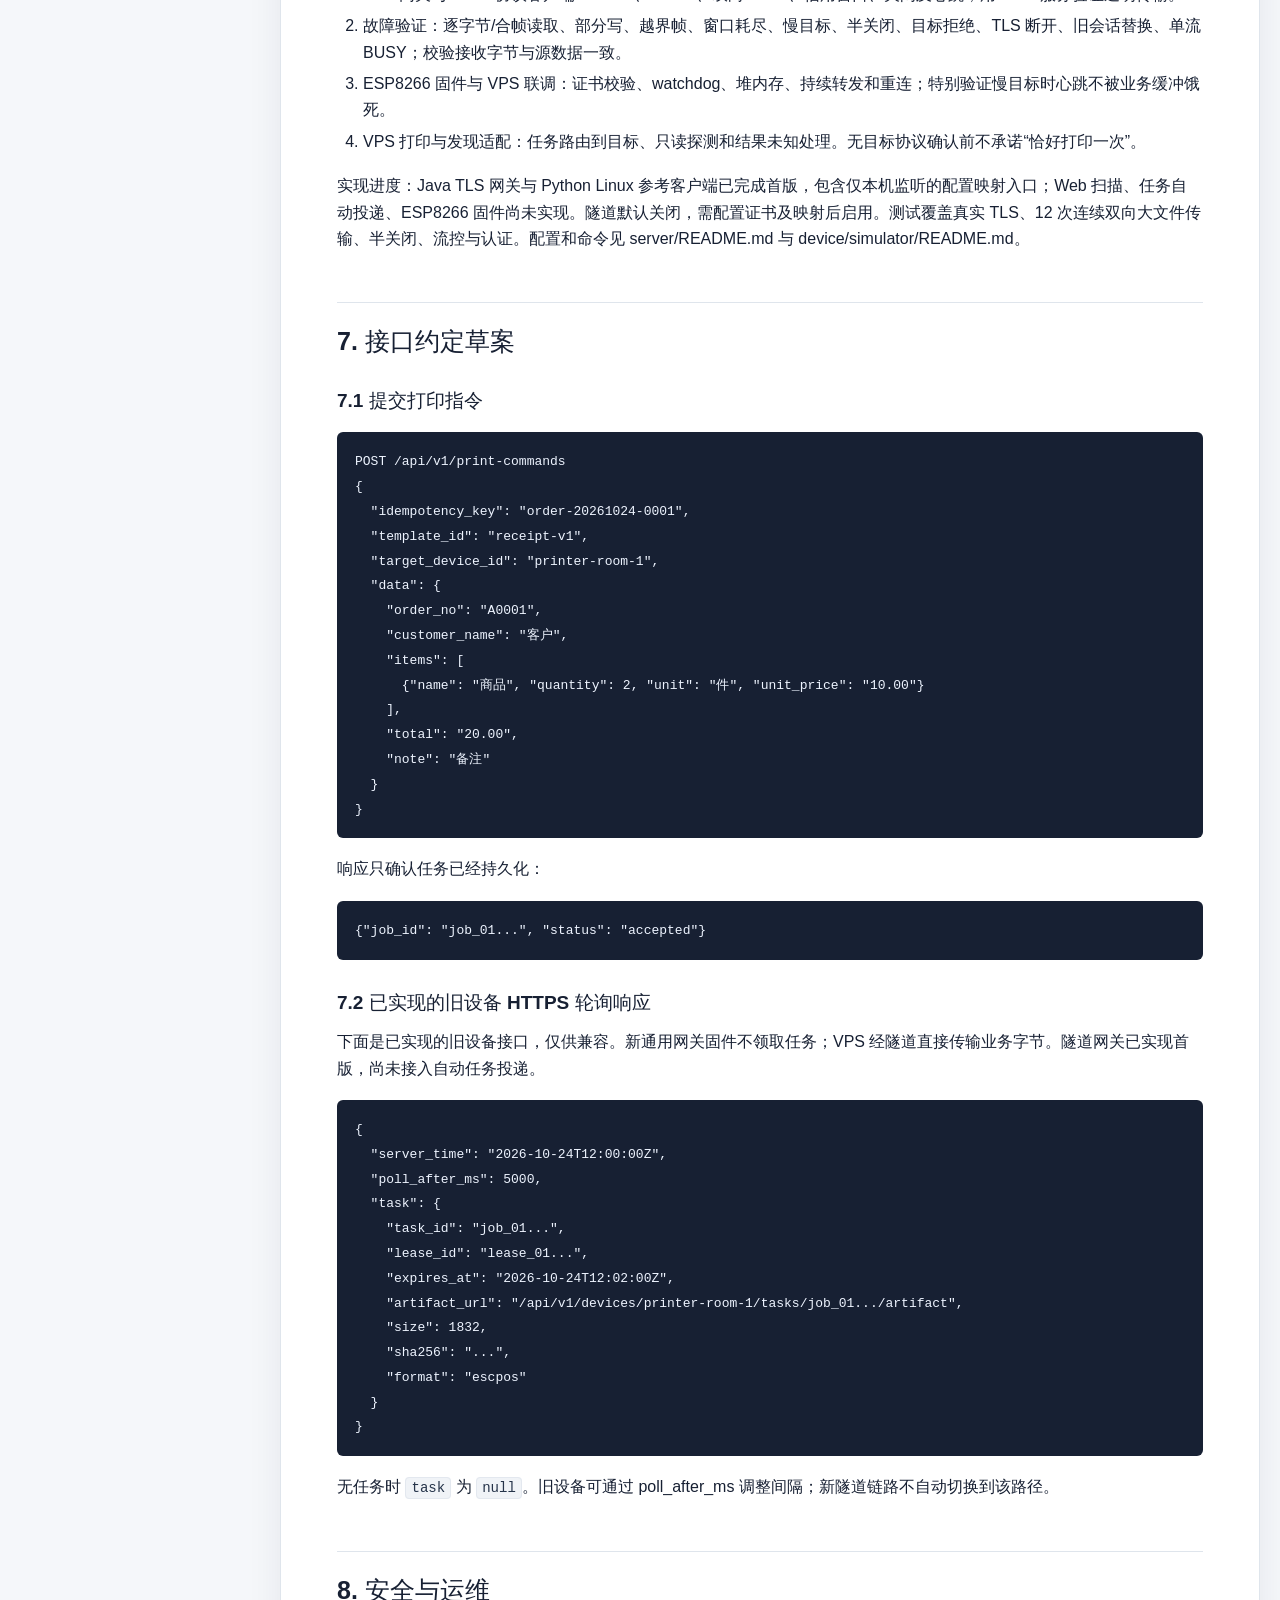
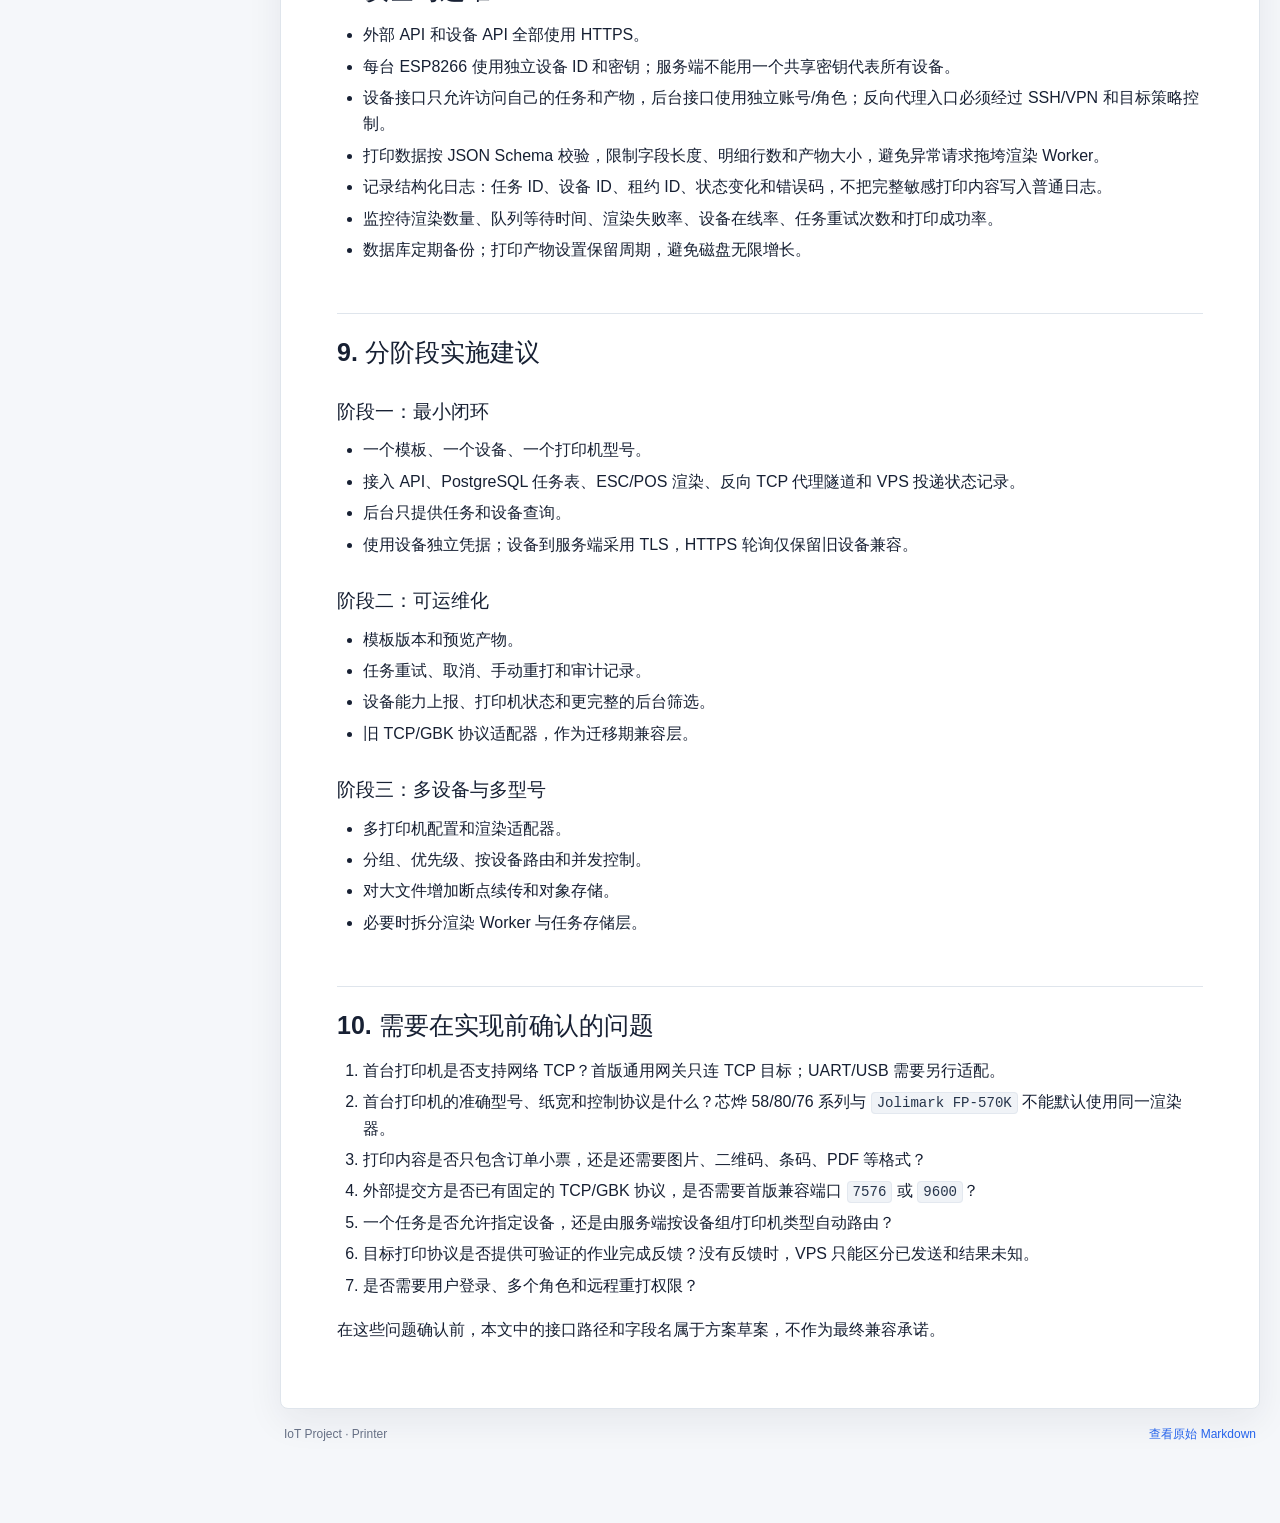
==== commit 14babbbc: "docs: package Arduino sketch for Windows 7 32-bit workflow" ====
--- a/printer/site/index.html
+++ b/printer/site/index.html
@@ -22,6 +22,7 @@
         <span class="status-dot" aria-hidden="true"></span>
         <span class="status-label">方案文档 · v0.10</span>
         <a class="download-link" href="方案.md" download>下载 Markdown</a>
+        <a class="download-link" href="doc/#esp8266">ESP8266 烧录说明</a>
       </div>
     </div>
   </header>
